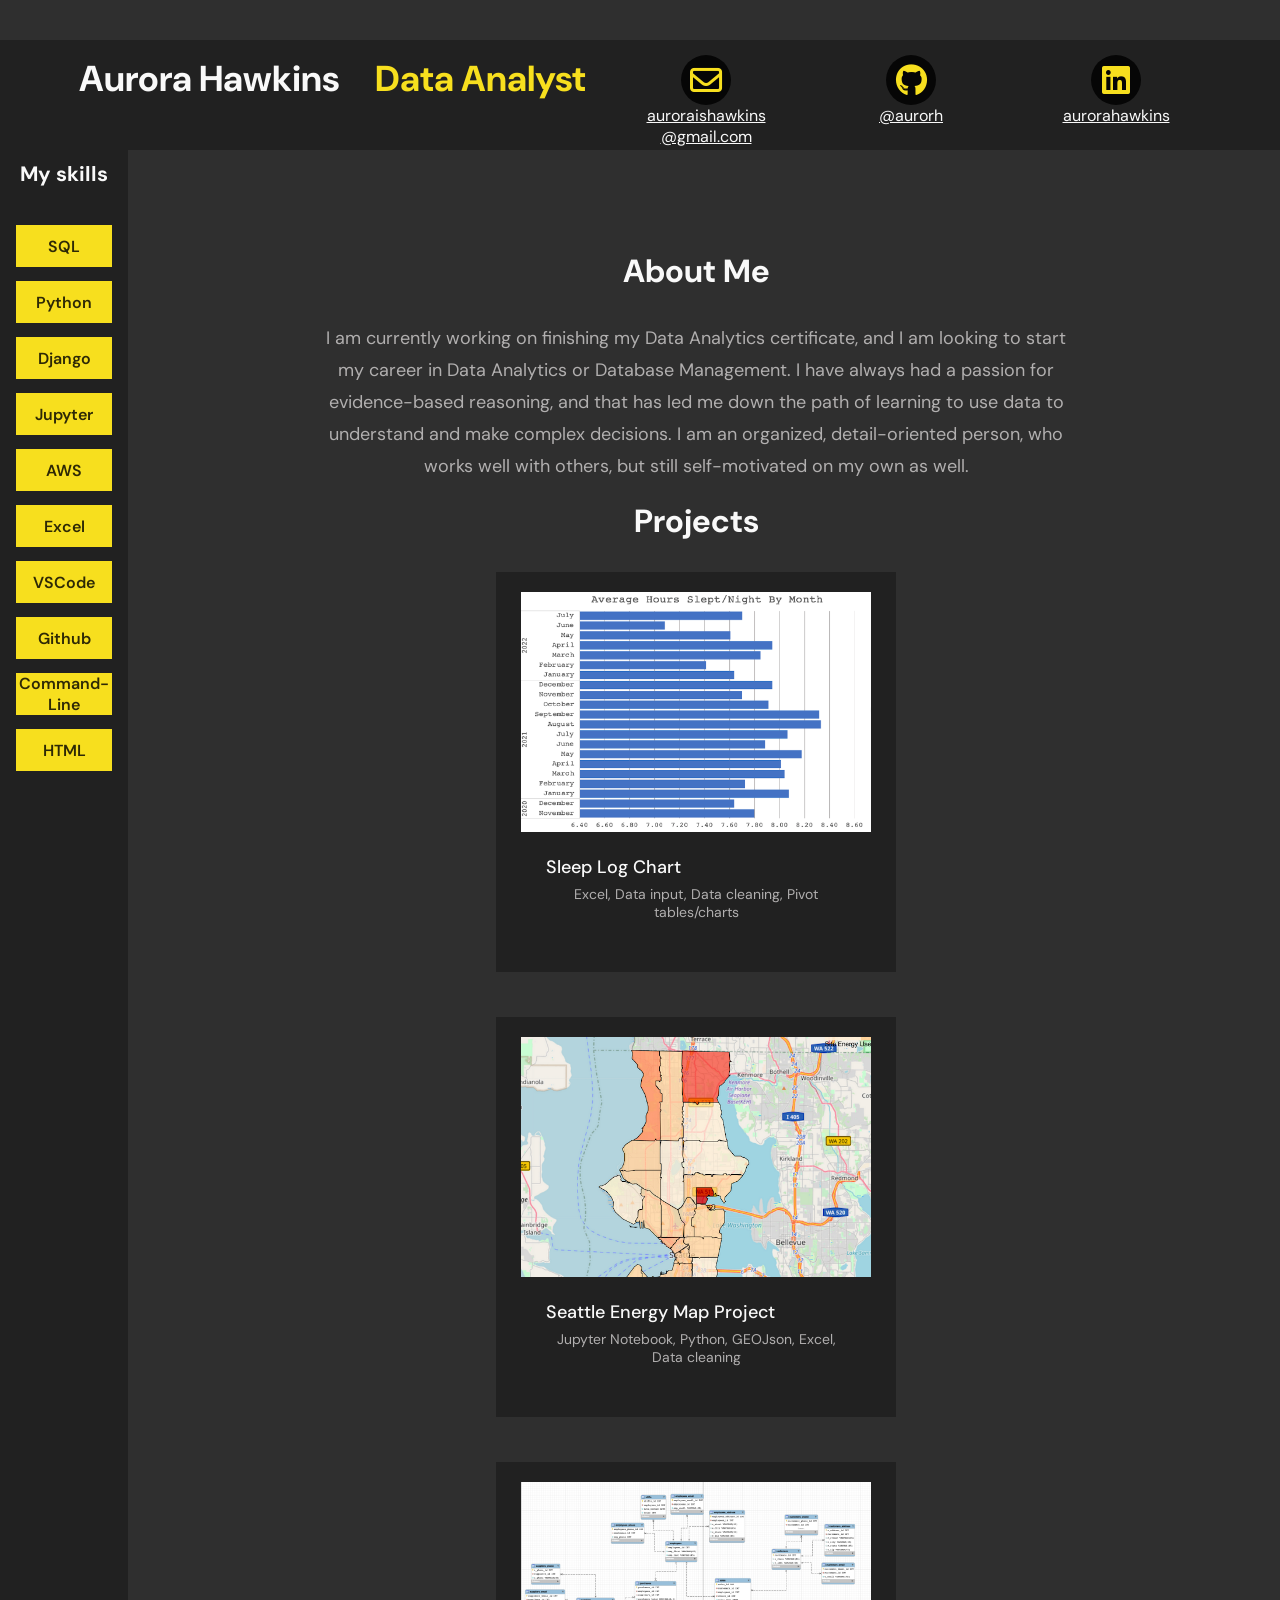
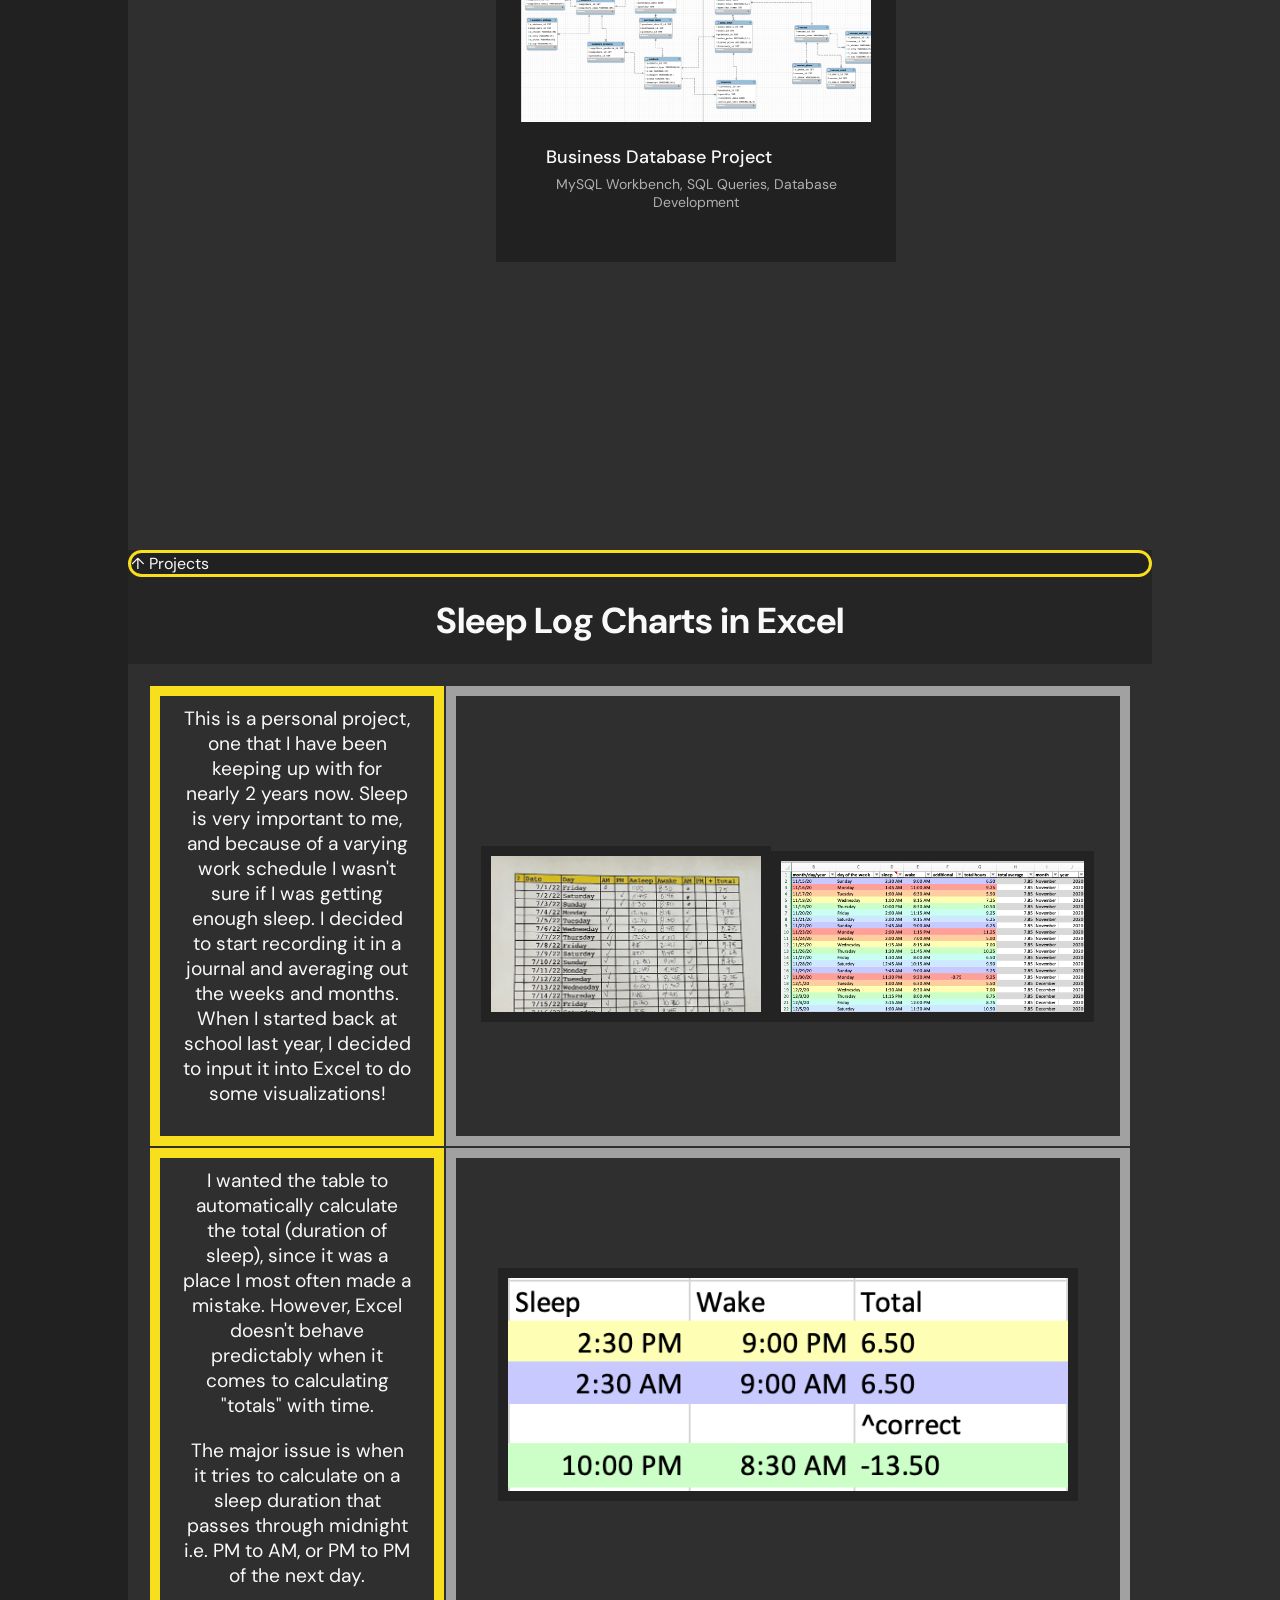
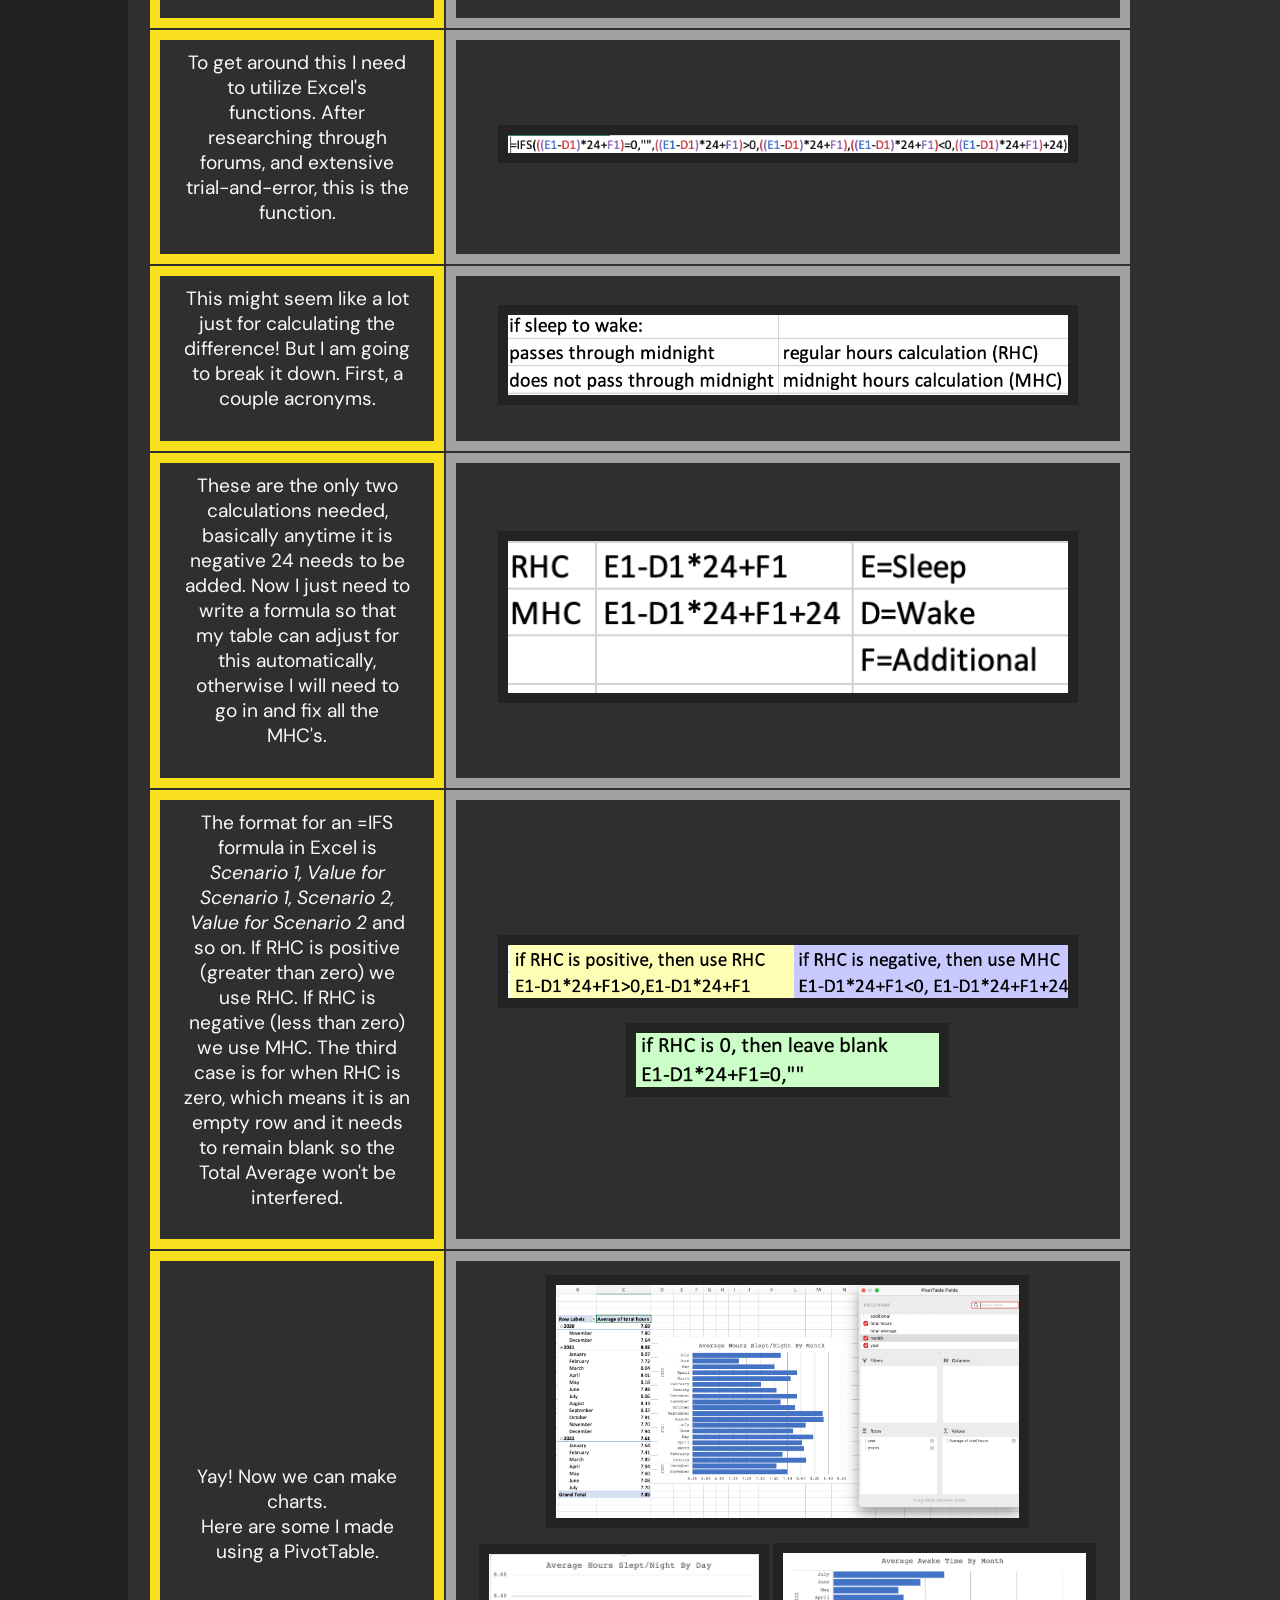
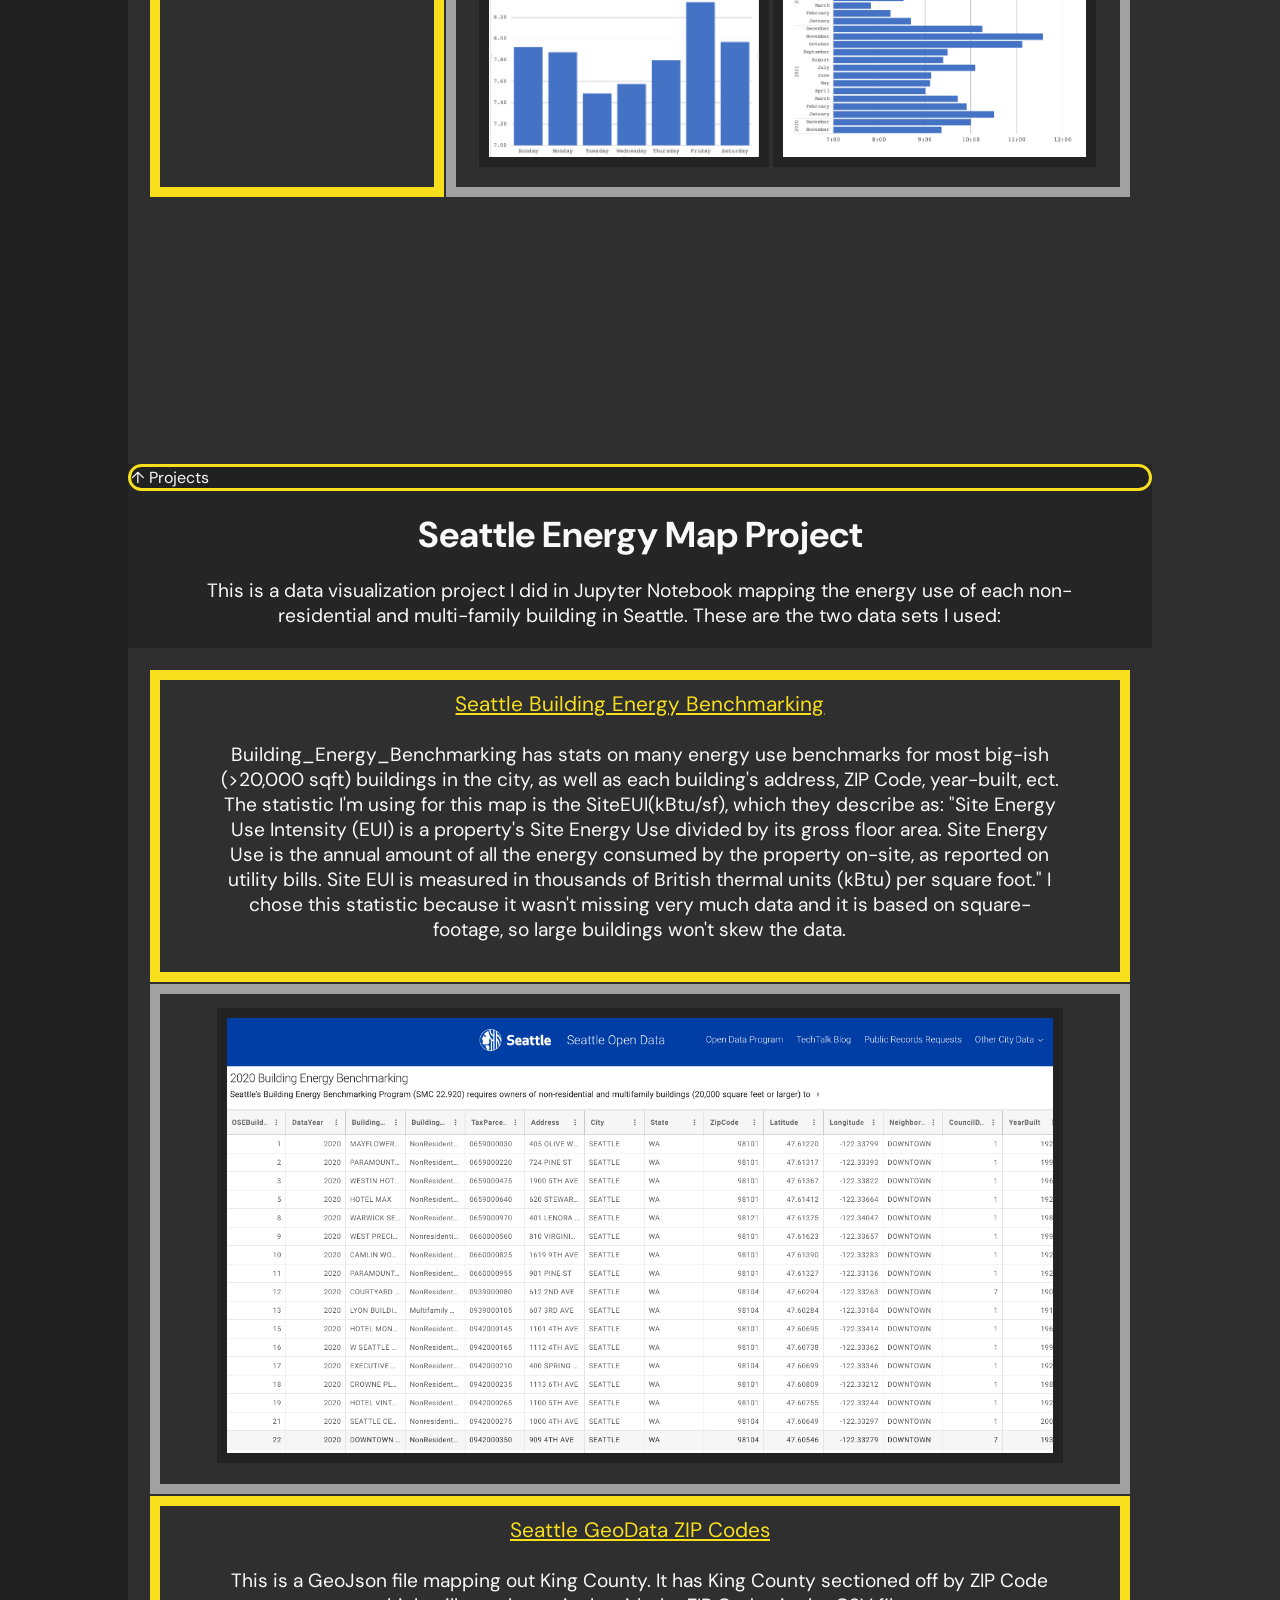
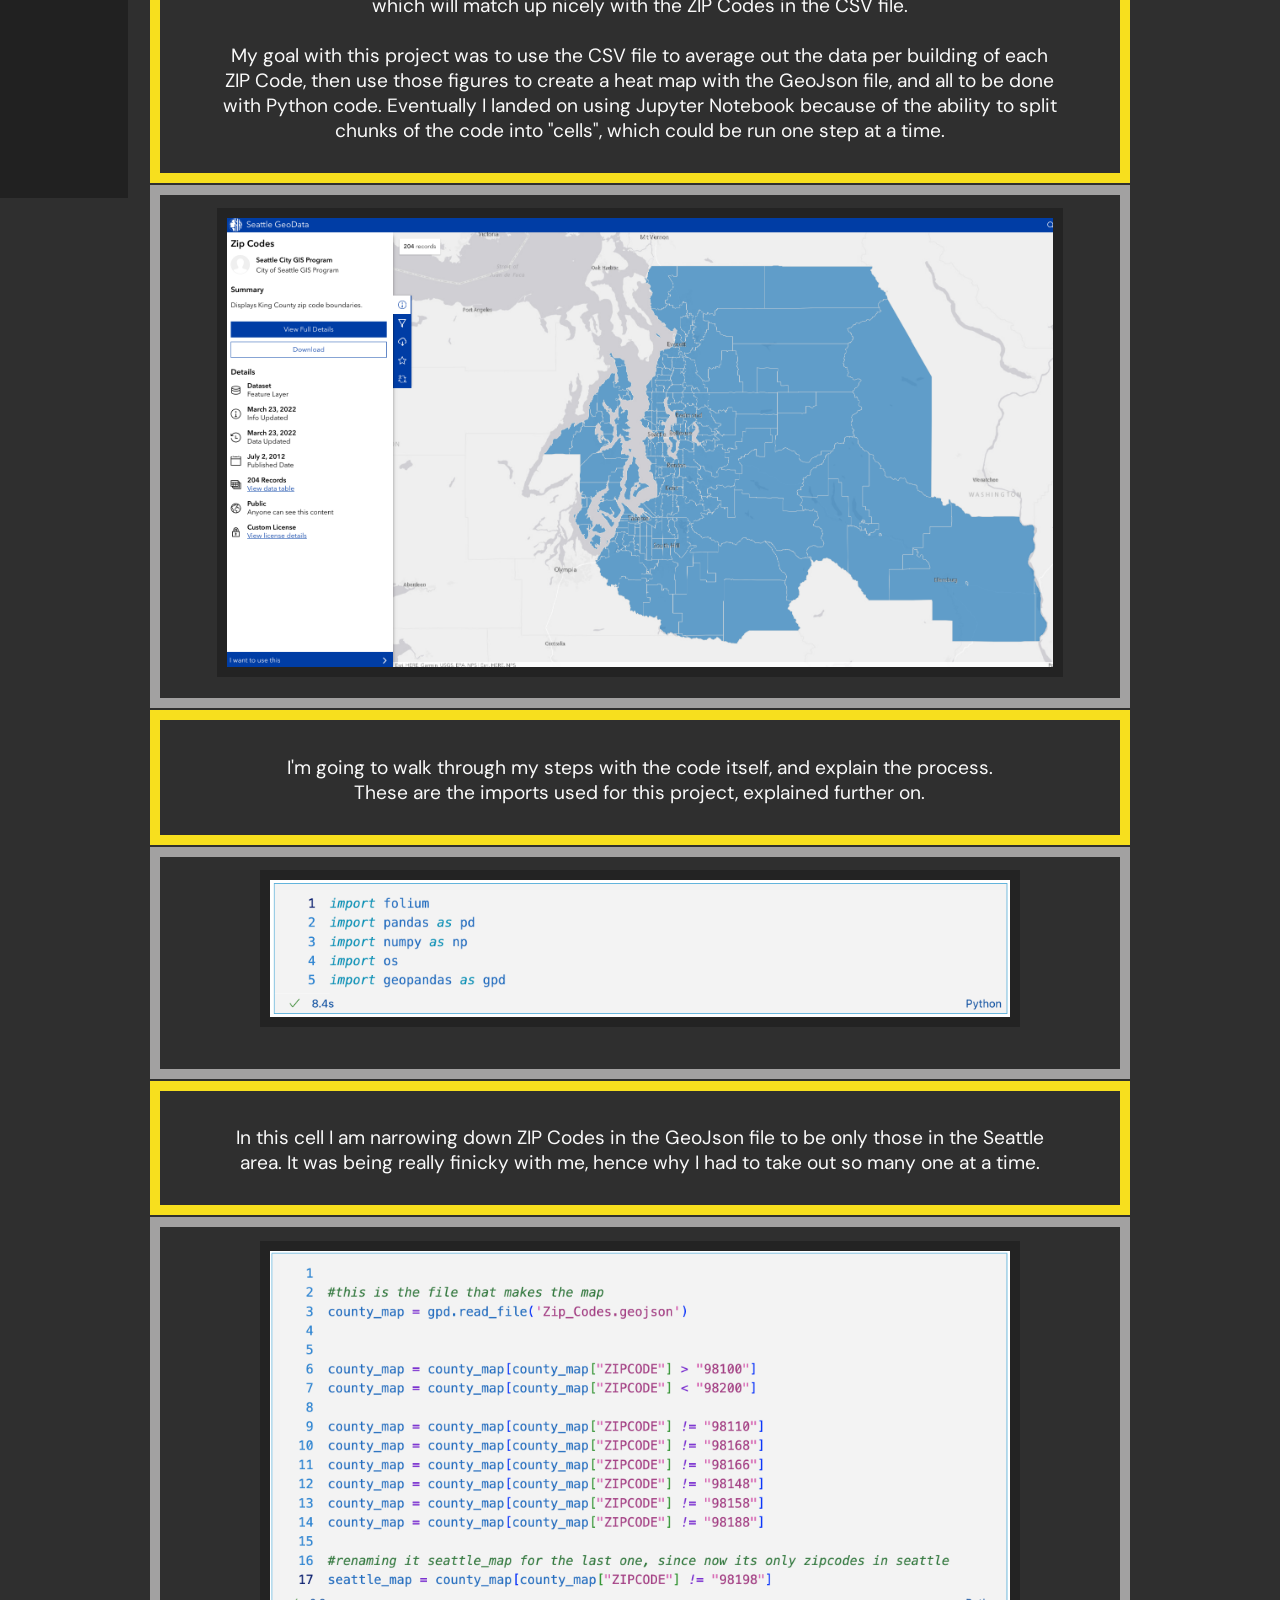
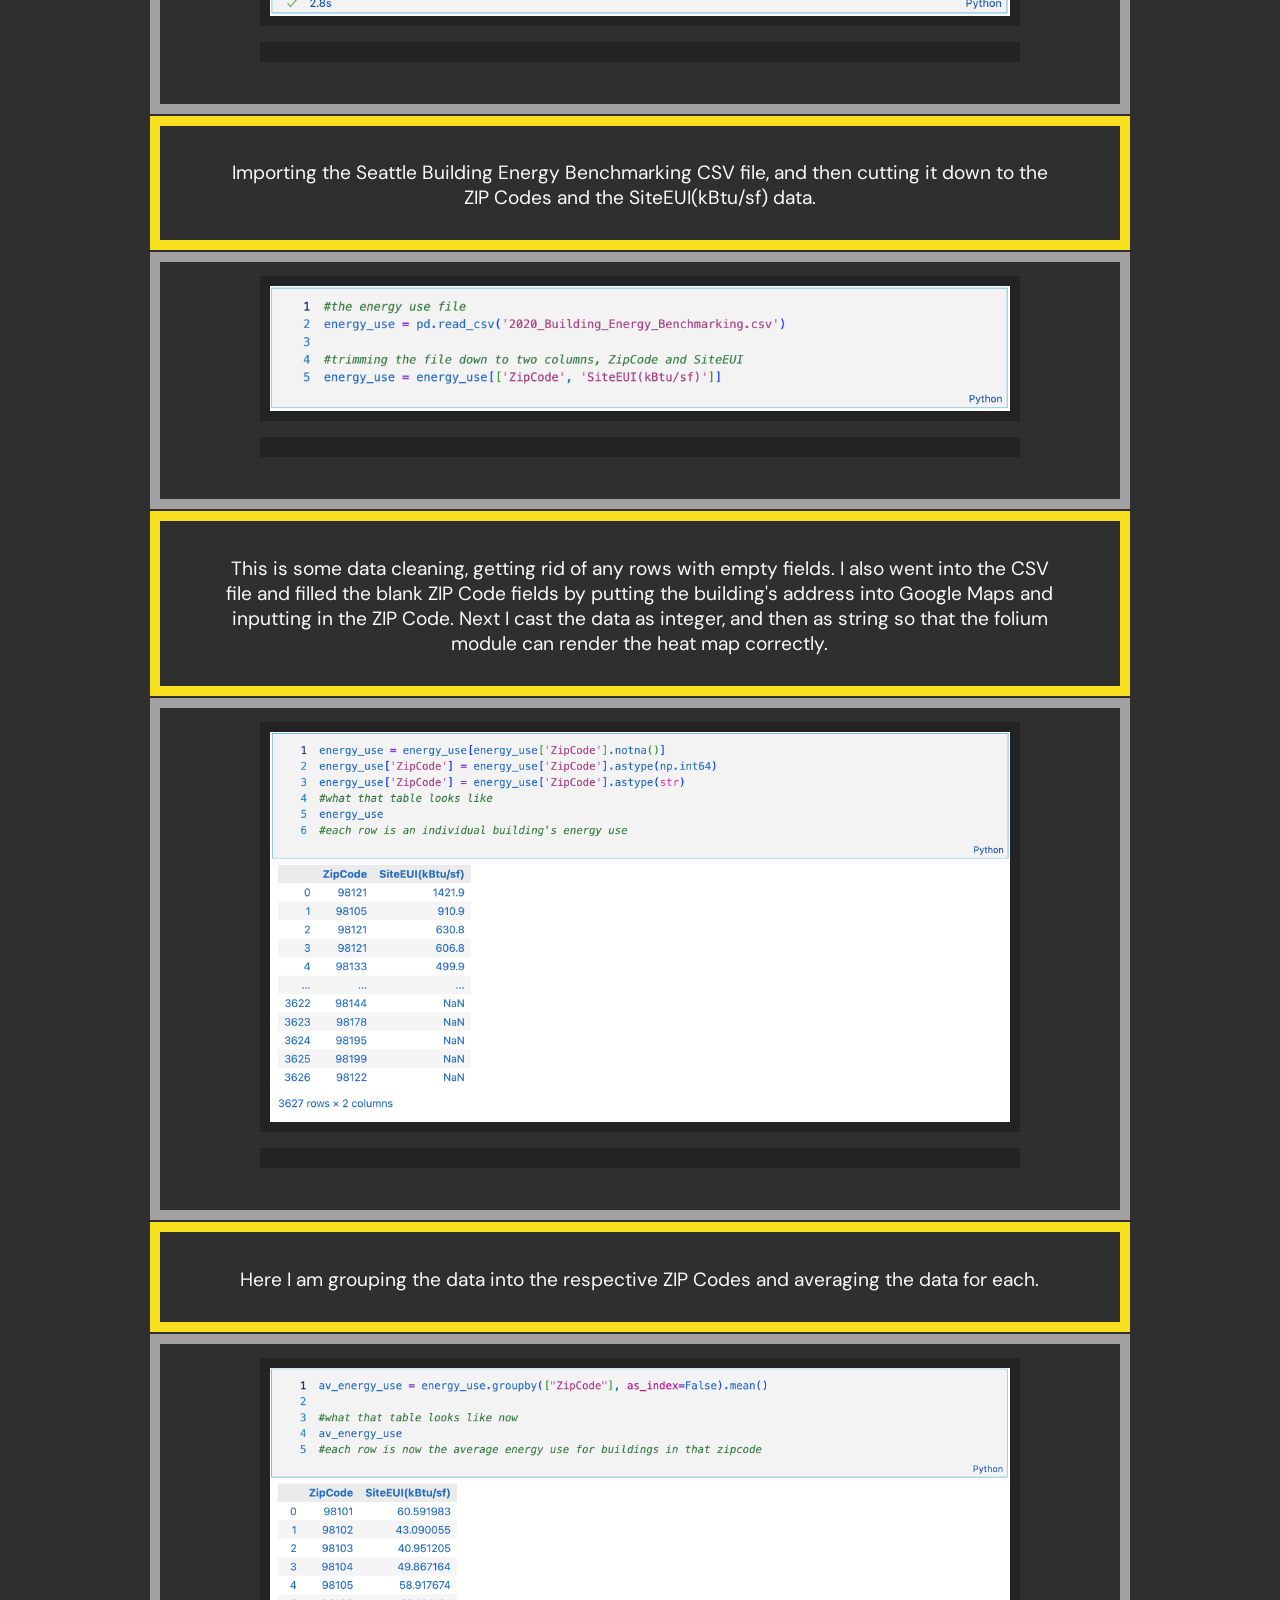
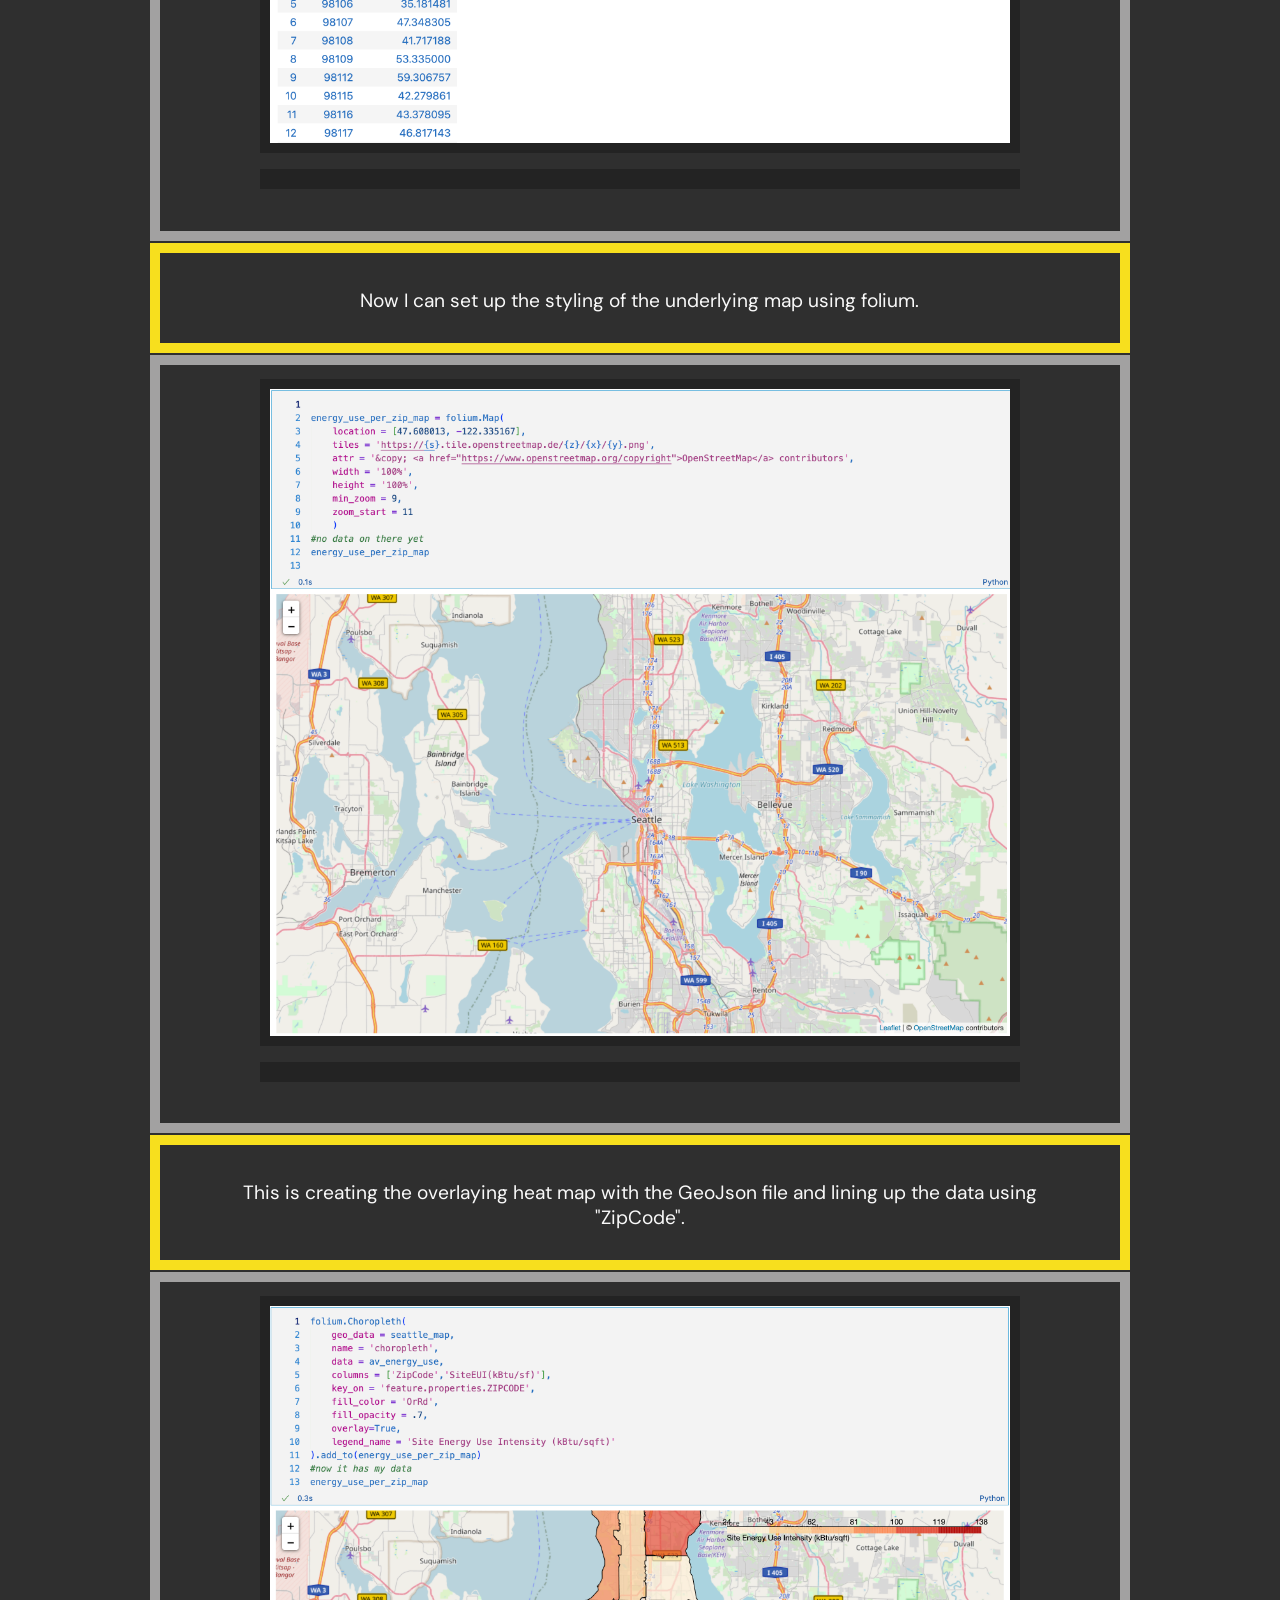
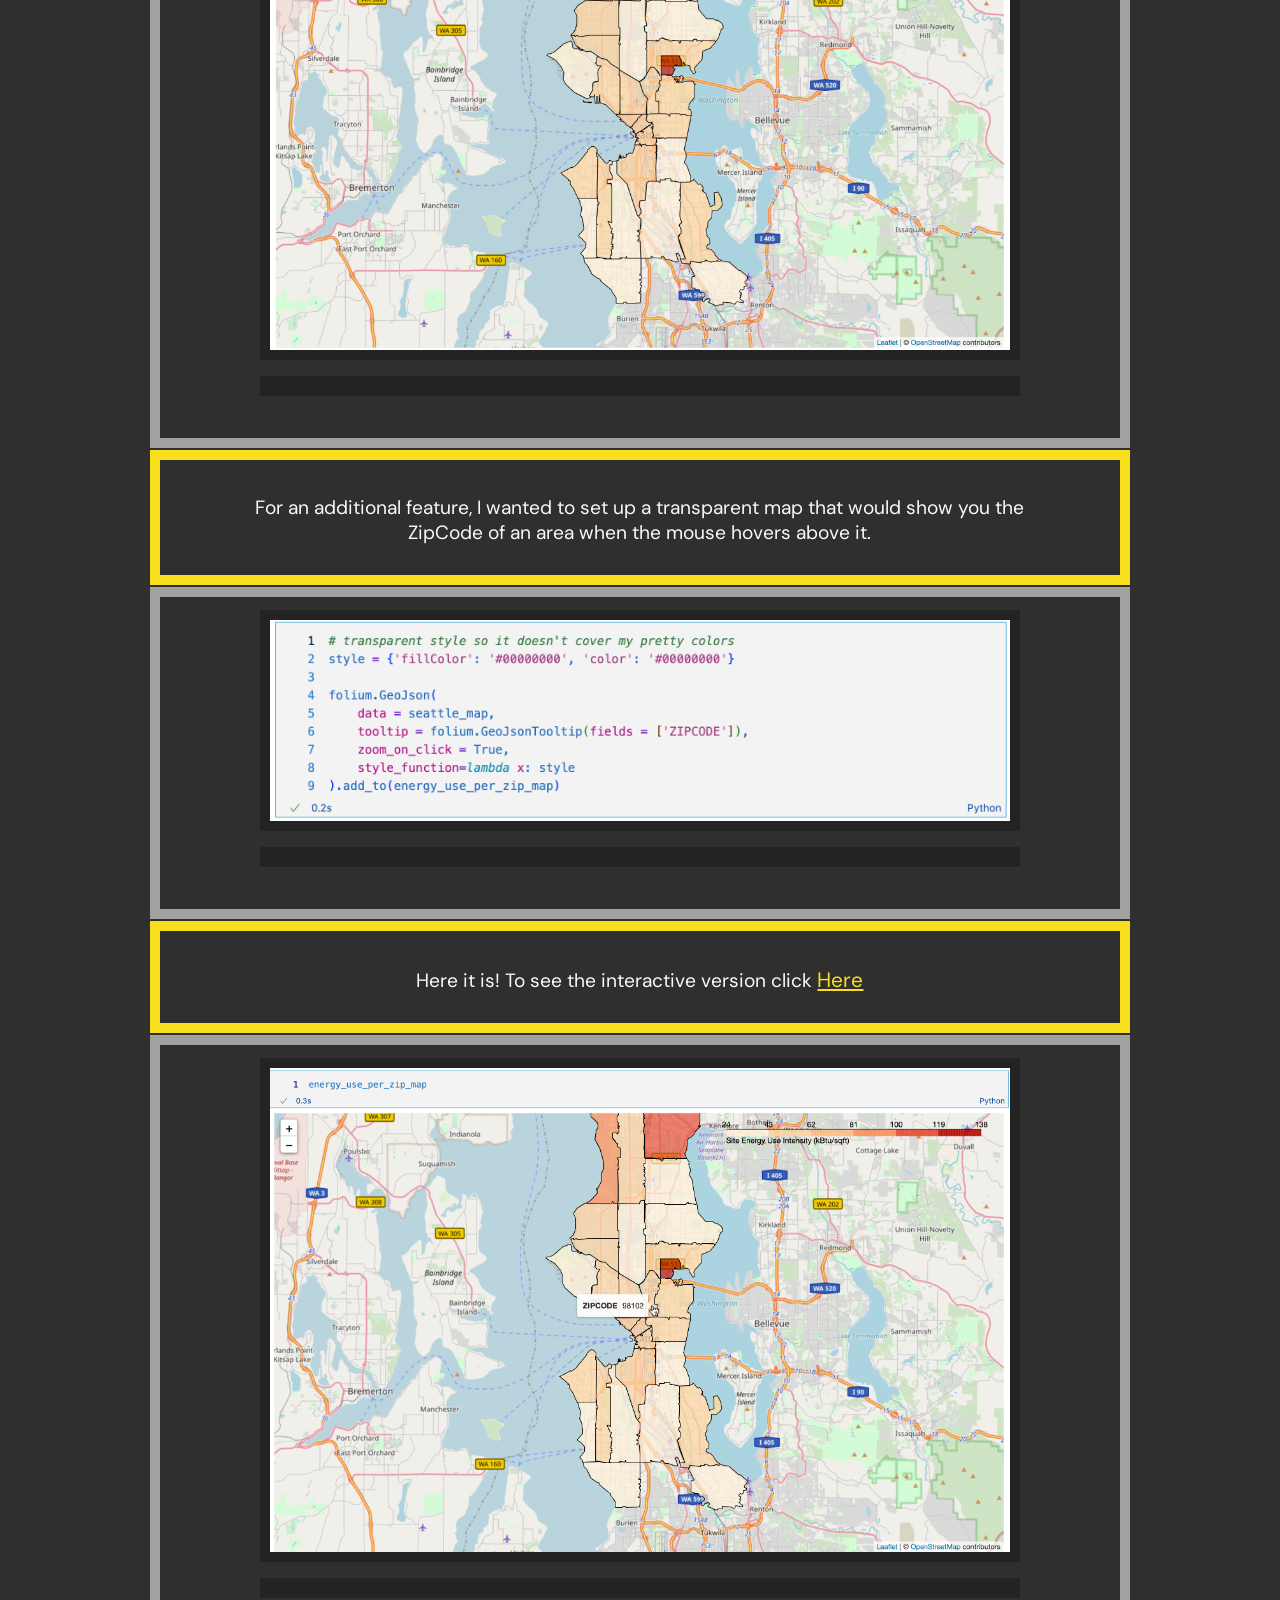
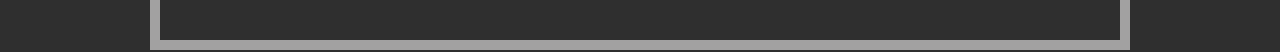
==== index.html @ 926d632d "Update index.html" ====
<!DOCTYPE html>
<html lang="en">

<head>
    <meta charset="UTF-8">
    <meta http-equiv="X-UA-Compatible" content="IE=edge">
    <meta name="viewport" content="width=device-width, initial-scale=1.0">
    <title>Aurora's Portfolio</title>
    <link rel="stylesheet" href="styles.css">
    <link rel="stylesheet" href="https://cdnjs.cloudflare.com/ajax/libs/font-awesome/6.1.2/css/all.min.css" />

</head>



<body>
    <header>
        <section class="contacts">

            <h1>Aurora Hawkins</h1>
            <h2>Data Analyst</h2>

            <div class="contact">
                <div class="icon">
                    <label title="Email"><a href="mailto:auroraishawkins@gmail.com" target="_blank" rel=”noopener”><i
                                class="far fa-envelope"></i></a></label>
                </div>
                <a href="mailto:auroraishawkins@gmail.com" target="_blank" rel=”noopener”></a>
                <span class="description">auroraishawkins<br>@gmail.com</span>
            </div>
            <div class="contact">



                <div class="icon">
                    <label title="Github"><a href="https://github.com/aurorh" target="_blank" rel=”noopener”><i
                                class="fab fa-github"></i></a></label>
                </div>
                <a href="https://github.com/aurorh" target="_blank" rel="noopener"></a>
                <span>@aurorh</span>
            </div>


            <div class="contact">
                <div class="icon">
                    <label title="LinkedIn"><a href="https://www.linkedin.com/in/aurora-hawkins/" target="_blank"
                            rel=”noopener”><i class="fab fa-linkedin"></i></a></label>
                </div>
                <a href="https://www.linkedin.com/in/aurora-hawkins/ " target="_blank" rel=”noopener”></a></span>
                <span>aurorahawkins</span>
            </div>

        </section>

    </header>


    <div>

        <div>
            <section class="about-me">
                
                <h2> About Me</h2>
                <p>I am currently working on finishing my Data Analytics certificate, and I am looking to start
                    my
                    career in
                    Data Analytics or Database Management.
                    I have always had a passion for evidence-based reasoning, and that has led me down the path of
                    learning
                    to
                    use
                    data to understand and make complex decisions.
                    I am an organized, detail-oriented person, who works well with others, but still
                    self-motivated
                    on my
                    own
                    as well.</p>
                </section>
                
                
                <section class="projects" id="projects">
                    <h2>Projects</h2>
                    <div class="cards">
                        <div class="card">
                                <div class="img-project">
                                    <a href="#sleepchart"><img src="sleepchart.png" alt="sleepchart" style="width: 350px"></a>
                                </div>
                                <div class="description-project">
                                    <span class="title-project"><a href="#sleepchart">Sleep Log Chart</a></span>
                                    <span class="tag-project">Excel, Data input, Data cleaning, Pivot tables/charts</span>
                
                                </div>
                            </div>
                            <div class="card">
                                <div class="img-project">
                                    <a href="#map"><img src="map.png" alt="map" style="width: 350px;"></a>
                                </div>
                                <div class="description-project">
                                    <span class="title-project"><a href="#map">Seattle Energy Map Project</a></span>
                                    <span class="tag-project">Jupyter Notebook, Python, GEOJson, Excel, Data cleaning</span>
                                </div>
                            </div>
                            <div class="card">
                                <div class="img-project">
                                    <a href="database"><img src="database.png" alt="database" style="width: 360px"></a>
                                </div>
                                <div class="description-project">
                                    <span class="title-project">Business Database Project</span>
                                    <span class="tag-project">MySQL Workbench, SQL Queries, Database Development</span>
                                </div>
                            </div>
                        </div>
                    </section>

        </div>
        <div class="sidebar">
                
            <h2>My skills</h2><br>
            <div class="btn">
                <button class="cv"><a id="pdf">SQL</a></button>
                <button class="cv"><a id="pdf">Python</a></button>
                <button class="cv"><a id="pdf">Django</a></button>
                <button class="cv"><a id="pdf">Jupyter</a></button>
                <button class="cv"><a id="pdf">AWS</a></button>
                <button class="cv"><a id="pdf">Excel</a></button>
                <button class="cv"><a id="pdf">VSCode</a></button>
                <button class="cv"><a id="pdf">Github</a></button>
                <button class="cv"><a id="pdf">Command-Line</a></button>
                <button class="cv"><a id="pdf">HTML</a></button>
            </div>
        
    </div>
    
</div>

</body> 

<article>
    <div class="goto-top">
        <a href="#projects">&uarr; Projects</a>
    </div>
    <h1 id="sleepchart">Sleep Log Charts in Excel</h1>

    <table>
        <tr>
            <td>
                <p> This is a personal project, one that I have been keeping up with for nearly 2 years now.
                    Sleep is very important to me, and because of a varying work schedule I wasn't sure if I was getting
                    enough sleep.
                    I decided to start recording it in a journal and averaging out the weeks and months.
                    When I started back at school last year, I decided to input it into Excel to do some visualizations!
                </p>
            </td>
            <th>
                <br> <br>
                <img src="log.png" style="width: 45%;"><img src="spreadsheet.png" alt="spreadsheet" style="width: 50%;">
            </th>
        </tr>
        <tr>
            <td>
                <p>I wanted the table to automatically calculate the total (duration of sleep), since it was a place I
                    most
                    often made a mistake.
                    However, Excel doesn't behave predictably when it comes to calculating "totals" with time. </p>
                <p> The major issue is when it tries to calculate on a sleep duration that passes through midnight i.e.
                    PM to AM, or PM to PM of the next day. </p>
            </td>
            <th>
                <img src="ampm.png" alt="ampm">
            </th>
        </tr>
        <tr>
            <td>
                <p> To get around this I need to utilize Excel's functions.
                    After researching through forums, and extensive trial-and-error, this is the function. </p>
            </td>
            <th>
                <img src="thefunction.png" alt="thefunction">
            </th>
        </tr>
        <tr>
            <td>
                <p>This might seem like a lot just for calculating the difference! But I am going to break it down.
                    First, a couple acronyms.</p>
            </td>
            <th>
                <img src="midnight.png" alt="midnight">
            </th>
        </tr>
        <tr>
            <td>
                <p>These are the only two calculations needed, basically anytime it is negative 24 needs to be added.
                    Now I just need to write a formula so that my table can adjust for this automatically, otherwise I
                    will need to go in and fix all the MHC's.
                </p>
            </td>

            <th>
                <img src="simpleform.png" alt="simpleform">
            </th>
        </tr>
        </tr>
        <tr>
            <td>
                <p>The format for an =IFS formula in Excel is <i>Scenario 1, Value for Scenario 1, Scenario 2, Value for
                        Scenario 2</i> and so on.
                    If RHC is positive (greater than zero) we use RHC. If RHC is negative (less than zero) we use MHC.
                    The third case is for when RHC is zero, which means it is an empty row and it needs to remain blank
                    so the Total Average won't be interfered.
                </p>
            </td>

            <th>
                <img src="posneg.png" alt="posneg"><img src="zero.png" alt="zero" style="width: 50%;">
            </th>
        </tr>
        <tr>
            <td>
                <p>Yay! Now we can make charts.
                    <br> Here are some I made using a PivotTable.
                </p>
            </td>

            <th>
                <img src="pivottable.png" alt="pivottable" style="width: 75%">
                <img src="daysoftheweek.png" alt="daysoftheweek" style="width: 45%">
                <img src="waketime.png" alt="waketime" style="width: 50%">
            </th>
        </tr>

    </table>

</article>

    </a>
</div>
<article>
    <div class="goto-top">
        <a href="#projects">&uarr; Projects</a>
    </div>
    </div>
        <h1 id="map">Seattle Energy Map Project</h1>

    <table>
        <tr>
            <p>
                This is a data visualization project I did in Jupyter Notebook mapping the energy use of each
                non-residential and multi-family building in Seattle.
                These are the two data sets I used: <br>
            </p>
            <td colspan="2">
                <p>
                    <a href="https://data-seattlecitygis.opendata.arcgis.com/datasets/SeattleCityGIS::zip-codes/about"
                        target="_blank" rel=”noopener”>Seattle Building Energy Benchmarking</a> <br> <br>
                    Building_Energy_Benchmarking has stats on many energy use benchmarks for most big-ish (>20,000 sqft)
                    buildings in the city, as well as each building's address, ZIP Code, year-built, ect.
                    The statistic I'm using for this map is the SiteEUI(kBtu/sf), which they describe as:
                    "Site Energy Use Intensity (EUI) is a property's Site Energy Use divided by its gross floor area.
                    Site Energy Use is the annual amount of all the energy consumed by the property on-site, as reported
                    on utility bills.
                    Site EUI is measured in thousands of British thermal units (kBtu) per square foot."
                    I chose this statistic because it wasn't missing very much data and it is based on square-footage,
                    so large buildings won't skew the data.
                </p>
            </td>
        </tr>
        <tr>
            <th colspan="2">
                <img src="govdata.png" alt="govdata">
            </th>
        </tr>
        <tr>
            <td colspan="2">
                <p>
                    <a href="https://data-seattlecitygis.opendata.arcgis.com/datasets/SeattleCityGIS::zip-codes/about"
                        target="_blank" rel=”noopener”>Seattle GeoData ZIP Codes</a><br> <br>
                    This is a GeoJson file mapping out King County. It has King County sectioned off by ZIP Code which
                    will match up nicely with the ZIP Codes in the CSV file. <br> <br>
                    My goal with this project was to use the CSV file to average out the data per building of each ZIP
                    Code, then use those figures to create a heat map with the GeoJson file, and all to be done with
                    Python code.
                    Eventually I landed on using Jupyter Notebook because of the ability to split chunks of the code
                    into "cells", which could be run one step at a time.
                </p>
            </td>
        </tr>
        <tr>
            <th colspan="2">
                <img src="geogov.png" alt="geogov">
            </th>
        </tr>
        <tr>
            <td colspan="2">
                <p><br>
                    I'm going to walk through my steps with the code itself, and explain the process. <br>
                    These are the imports used for this project, explained further on.
                </p>
            </td>
        </tr>
        <tr>
            <th colspan="2">
                <p>
                    <img src="imports.png" alt="imports"></img>
                </p>
            </th>
        </tr>
        <tr>
            <td colspan="2">
                <p><br>
                    In this cell I am narrowing down ZIP Codes in the GeoJson file to be only those in the Seattle area.
                    It was being really finicky with me, hence why I had to take out so many one at a time.
                </p>
            </td>
        </tr>
        <tr>
            <th>
                <p>
                    <img src="cell2.png" alt="cell2"><img>
                </p>
            </th>
        </tr>
        <tr>
            <td colspan="2">
                <p><br>
                    Importing the Seattle Building Energy Benchmarking CSV file, and then cutting it down to the ZIP
                    Codes and the SiteEUI(kBtu/sf) data.
                </p>
            </td>
        </tr>
        <tr>
            <th>
                <p>
                    <img src="cell3.png" alt="cell3"><img>
                </p>
            </th>
        </tr>
        <tr>
            <td colspan="2">
                <p><br>
                    This is some data cleaning, getting rid of any rows with empty fields.
                    I also went into the CSV file and filled the blank ZIP Code fields by putting the building's address
                    into Google Maps and inputting in the ZIP Code.
                    Next I cast the data as integer, and then as string so that the folium module can render the heat
                    map correctly.
                </p>
            </td>
        </tr>
        <tr>
            <th>
                <p>
                    <img src="cell4.png" alt="cell4"><img>
                </p>
            </th>
        </tr>
        <tr>
            <td colspan="2">
                <p><br>
                    Here I am grouping the data into the respective ZIP Codes and averaging the data for each.
                </p>
            </td>
        </tr>
        <tr>
            <th>
                <p>
                    <img src="cell5.png" alt="cell5"><img>
                </p>
            </th>
        </tr>

        <tr>
            <td colspan="2">
                <p><br>
                    Now I can set up the styling of the underlying map using folium.
                </p>
            </td>
        </tr>
        <tr>
            <th>
                <p>
                    <img src="cell6.png" alt="cell6"><img>
                </p>
            </th>
        </tr>
        <tr>
            <td colspan="2">
                <p><br>
                    This is creating the overlaying heat map with the GeoJson file and lining up the data using
                    "ZipCode".
                </p>
            </td>
        </tr>
        <tr>
            <th>
                <p>
                    <img src="cell7.png" alt="cell7"><img>
                </p>
            </th>
        </tr>
        <tr>
            <td colspan="2">
                <p><br>
                    For an additional feature, I wanted to set up a transparent map that would show you the ZipCode of
                    an area when the mouse hovers above it.
                </p>
            </td>
        </tr>
        <tr>
            <th>
                <p>
                    <img src="cell8.png" alt="cell8"><img>
                </p>
            </th>
        </tr>
        <tr>
            <td colspan="2">
                <p><br>
                    Here it is! To see the interactive version click <a
                        href="https://nbviewer.org/github/aurorh/SeattleBuildingEnergyUse/blob/main/mapfinl.ipynb"
                        target="_blank" rel=”noopener”>Here</a>
                </p>
            </td>
        </tr>
        <tr>
            <th>
                <p>
                    <img src="cell9.png" alt="cell9"><img>
                </p>
            </th>
        </tr>
    </table>
</article>
</html>
---- styles.css ----
@import url('https://fonts.googleapis.com/css2?family=DM+Sans:wght@400;500;700&display=swap');


:root {
    --white: #f9f9f9;
    --dark: rgba(0, 0, 0, 0.814);
    --green-light: #00df5e;
    --yellow: #f7df1e;
    --gray: #b1afaf;
    --gray-100: 
    --gray-200: #333333;
    --gray-400: #212121;
    --gray-400-rgb: 33, 33, 33;
    --gray-0:rgb(162, 161, 161);
    --alpha: 0.8;
}

* {
    padding: 0;
    margin: 0;
    box-sizing: border-box;
}


ul {
    list-style-type: none;
}

a {
    text-decoration: none;
    color: var(--white);
}


body {
    background-color: var(--dark);
    color: var(--white);
    font-size: 16px;
    font-family: 'DM Sans', sans-serif;
    display: flex;
    align-items: center;
    flex-direction: column;
    position: relative;
}


div.container {
    width: 80%;
}

header {
    display: flex;
    justify-self: center;
    width: 100%;
    height: 110px;
    margin-top: 40px;
    top: 0;

    position: relative;
    background-color:var(--gray-400);
    border: solid var(--gray-400) 15px;


}

header .content {
    width: 80%;
    height: 100%;
    display: flex;
    justify-content: space-between;
    align-items: center;


}

header .content span.logo {
    font-size: 26px;
    font-weight: 700;
    margin-left: 10%;


}

header .content ul {
    display: flex;
    justify-content: space-between;
    gap: 60px;
    font-size: 20px;

}

header .content ul li {
    cursor: pointer;
}
header.content div.contact div.icon {
    width: 50px;
    height: 50px;
    display: flex;
    justify-content: center;
    align-items: center;
    border-radius: 25px;




}
header section.contacts{
    width: 100%;
    height: 100%;
    display: flex;

    justify-content: center;

    gap: 35px;


}

header section.contacts div.contact{
    display: flex;
    flex-direction: column;
    align-items: center;
    width: 170px;
    height: 100px;


}    


header section.contacts div.contact div.icon{
    width: 50px;
    height: 50px;
    display: flex;
    justify-content: center;
    align-items: center;
    background-color: var(--dark);
    border-radius: 25px;

    

}

header section.contacts div.contact div.icon i{
    font-size: 32px;
    color: var(--yellow);

}



header section.contacts h1{
    font-size: 36px;
    font-weight: 700;
    text-align: left;





}
header section.contacts h2{
    font-size: 36px;
    font-weight: 700;
    color: var(--yellow);

}

header section.contacts div.contact span{
    text-decoration:underline;
    text-align:center;

}


main {
    display: flex;
    justify-content: space-between;
    margin-bottom: 69px;
    
}

main .left {
    width: 600px;
}

main .left h1 {
    font-size: 2.25rem;
    font-weight: 700;
    text-align: left;
}

main .left h2 {
    font-size: 25px;
    font-weight: 500;
    color: var(--gray);
    margin-top: 18px;
    margin-bottom: 20px;
    margin-left: 25px;
    text-align: left;
}

div.sidebar {
width:10%;
text-align:center;

margin-top:0;
margin-bottom: 20px;
position:absolute;
height: 100%;
background-color:var(--gray-400);
left:0;
}
div.sidebar h2{
    margin:10px;
    font-size: 1.3rem;
}

button {
    font-family: 'DM Sans', sans-serif;
    font-size:1rem;
    font-weight: 600;

}

.btn .cv {
    width: 75%;
    height: 42px;
    color: var(--dark);
    background-color: var(--yellow);
    border: 0;
    margin:7px;
    padding: 12px, 25px;

    
}

#pdf {
    color: var(--dark);
}

main .btn .contact {
    width: 160px;
    height: 42px;
    color: var(--white);
    background-color: var(--dark);
    border: 1px solid var(--gray-200);
    padding: 12px, 16px;
}

main .right img {
    max-width: 350px;
}

section.about-me {
    position: absolute;
    width: 60%;
    right: 200px;
    text-align:center;
    background-color: var(--gray-100); 
    margin-bottom: 200px;
    margin-top: 100px;
}

section.about-me h2 {
    font-size: 2rem;
    font-weight: 700;
    color: var(--white);
    margin-bottom: 30px;
    text-align:center;
    width:100%;
}

section.about-me p {

    font-size: 1.125rem;
    font-weight: 400;
    color: var(--gray);
    line-height: 32px;
    text-align: center;
    margin: 10px;

}







section.projects {
    width:60%;
    position: absolute;
    text-align:center;
    right:200px;
    align-items: center;
    margin-bottom: 100px;
    top: 500px;
    

}

section.projects h2 {
    font-size: 2rem;
    font-weight: 700;
    color: var(--white);
    margin-bottom: 30px;
    text-align:center;
    width:100%;
}

section.projects h1 {
    font-size: 2.25rem;
    font-weight: 700;
    color: var(--white);
    margin-bottom: 30px;
}

div.cards {
    display: flex;
    justify-content: center;
    flex-wrap: wrap;
    gap: 45px;

}

div.card {
    width: 400px;
    height: 400px;
    display: flex;
    flex-direction: column;
    align-items: center;
    background-color: var(--gray-400);
    border: 1px solid var(--gray-200);
    padding: 20px, 25px;
}

div.cards div.card div.img-project {
    margin-top: 20px;
    width: 350px;
    height: 240px;
    overflow: hidden;
    background-color: var(--dark);
    margin-bottom: 23px;
    border: 1px solid var(--gray-200);
}

div.cards div.card div.description-project {
    width: 300px;
    display: flex;
    flex-direction: column;
    align-items: flex-start;
}

div.cards div.card div.description-project span.title-project {
    font-size: 18px;
    font-weight: 500;
    margin-bottom: 6px;
}

div.cards div.card span.tag-project {
    font-size: 14px;
    font-weight: 400;
    color: var(--gray);
}





section.skills {
    display: flex;
    flex-direction: column;
    align-items: center;
    margin-bottom: 0px;
}

section.skills h2 {
    font-size: 2rem;
    font-weight: 700;
    color: var(--white);
    margin-bottom: 25px;

}

section.skills div.cards-skills {
    display: flex;
    justify-content: center;
    flex-wrap: wrap;
    gap: 51px;
}

section.skills div.cards-skills div.card-skill {
    width: 150px;
    height: 150px;
    background-color: var(--gray-400);
    border: 1px solid var(--gray-200);
    display: flex;
    justify-content: center;
    align-items: center;
}

section.skills div.cards-skills div.card-skill i {
    font-size: 5rem;
    color: var(--yellow);
}

section.margin {
    height: 200px;
    width: 100%;
    display: flex;
    align-items: center;
    flex-direction: column;

}

footer {
    width: 100%;
    height: 60px;
    display: flex;
    justify-self: center;
    align-items: center;
    background-color: var(--gray-400);

}

footer span {
    font-size: 16px;
    font-weight: 700;
    color: var(--white);
    margin-left: 45%;
}

footer span a {
    color: var(--yellow);
}

.card-serve i {
    color: var(--gray);
}

div.goto-top {
    display: flex;
    justify-self: center;
    align-items: center;
    position: relative;
    border: var(--yellow) solid;
    border-radius: 25px;
    background-color: var(--gray-400);



}

div.goto-top p {
    font-size: 32px;
    color: var(--yellow);
    margin: 10px;



}

.target::before {
    content: '';
    display: block;
    height: 60px;
    /* fixed header height*/
}

@media screen and (max-width: 900px) {
    header {
        margin-bottom: 30px;
    }

    header .content ul {
        display: none;
    }

    main {
        flex-direction: column;
        align-items: center;
        margin-bottom: 30px;
    }

    main .left {
        display: flex;
        flex-direction: column;
        align-items: center;
    }

    main .right {
        display: flex;
        align-items: center;
        flex-direction: column;
    }

    main .right img {
        max-width: 70%;
    }

    main .left h1 {
        font-size: 1.5rem;
        font-weight: 700;
    }

    main .left h2 {
        font-size: 1rem;
        font-weight: 700;
    }

    section.about-me {
        margin-bottom: 30px;
    }

    section.contacts {
        gap: 0px;
        margin-bottom: 30px;
    }

    section.projects {
        margin-bottom: 30px;
    }

    section.skills {
        margin-bottom: 30px;
    }

    .target::before {
        content: '';
        display: block;
        height: 0px;
        /* fixed header height*/
    }

    section.skills div.cards-skills {
        gap: 25px;
    }

    section.skills div.cards-skills div.card-skill {
        width: 85px;
        height: 75px;
    }

    section.skills div.cards-skills div.card-skill i {
        font-size: 3rem;
    }

}

article {
    width: 80%;
    background-color: rgb(37, 37, 37);
    position: relative;
    margin-bottom:1000px;
    margin-top: 2000px;
    text-align:center;


}

article h1 {
    font-size: 2.25rem;
    font-weight: 700;
    text-align: center;
    margin-bottom: 20px;
    margin-top: 20px;
}
article p {
    margin-bottom: 20px;
    font-size: 1.2rem;
    width: 90%;
    margin-left: 5%; 

}


article img{
    border: 10px solid rgb(35, 35, 35);
    width: 90%;
    margin-top: 10px;
    position: relative;
    bottom: 6px;
}

article h3 {
    font-size: 1.2rem;
    font-weight: 400;
    background-color: rgb(36, 36, 36);
    width: 90%;
}
table {
margin:2%;
text-align:center;
align-items: center;
position:absolute;


}

article p a {
    color:var(--yellow);
    font-size:1.3rem;
    text-decoration: underline;

}

td{
    border: 10px solid var(--yellow);
    padding: 1%;
    text-align: center;
    width: 30%;
    
  }

  th{
    width: 70%;
     border: 10px solid var(--gray-0);
    padding: 1%;
     }


.column {
    float: left;
    padding: 10px;

  }
  
  /* Left and right column */
  .column.side {
    width: 70%;
    border: 10px solid rgba(128, 128, 128, 0.607);
    }
  
  /* Middle column */
  .column.middle {
    width: 30%;
    border: 10px solid var(--yellow);

  }
  
th.one{
    width:100%;
}

td.one{
    width:100%;
}
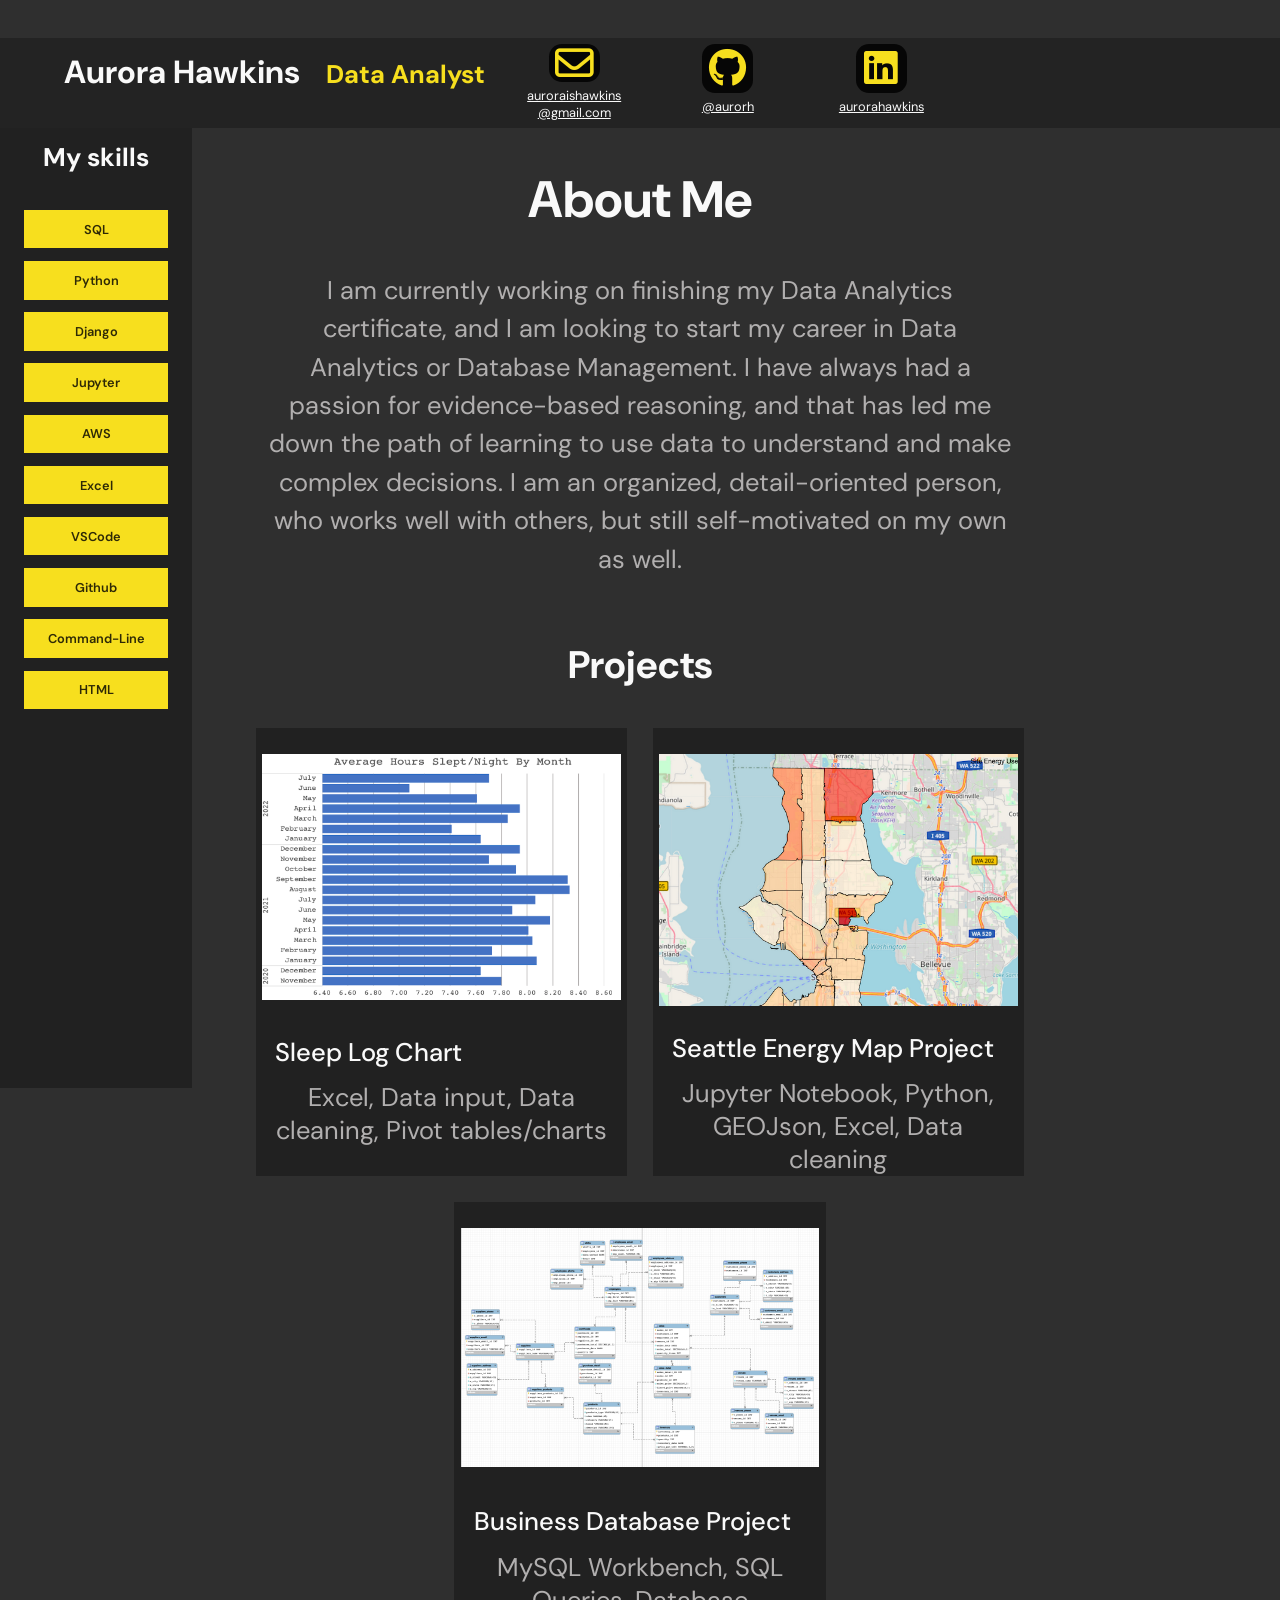
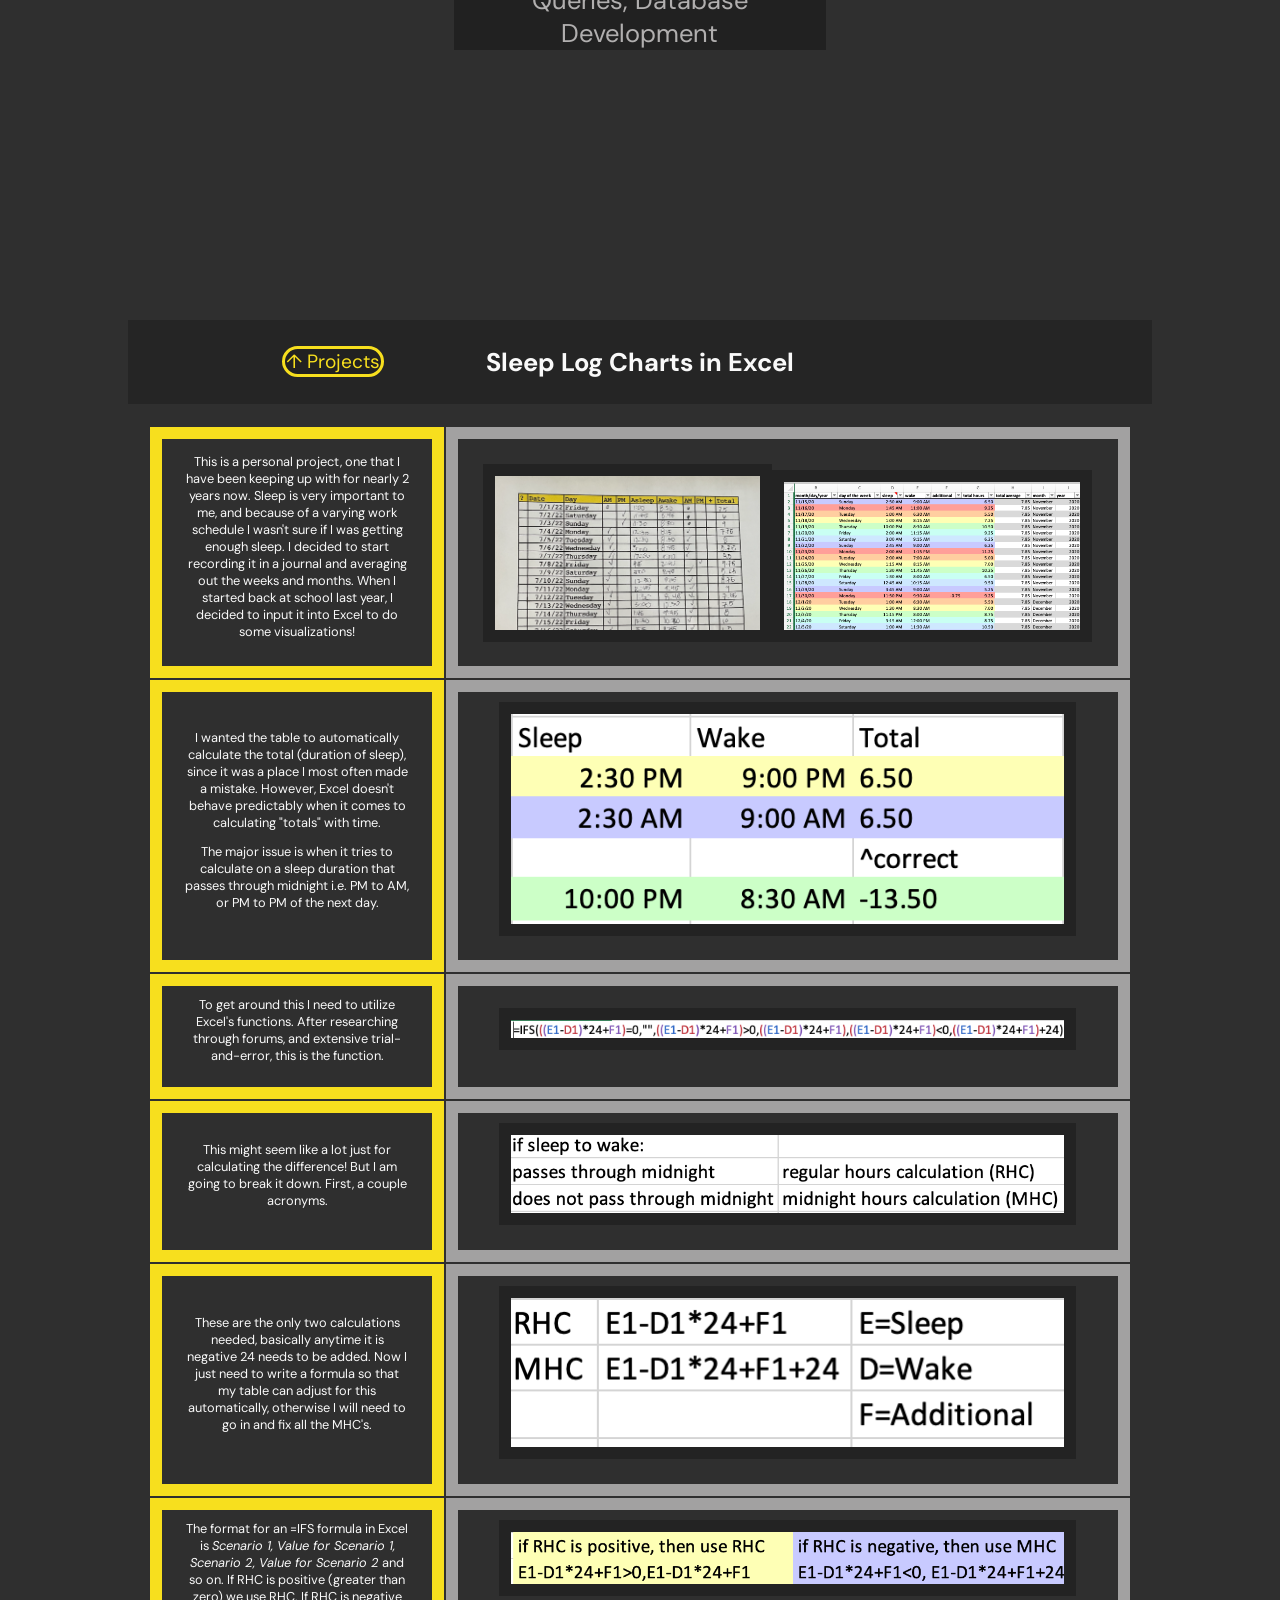
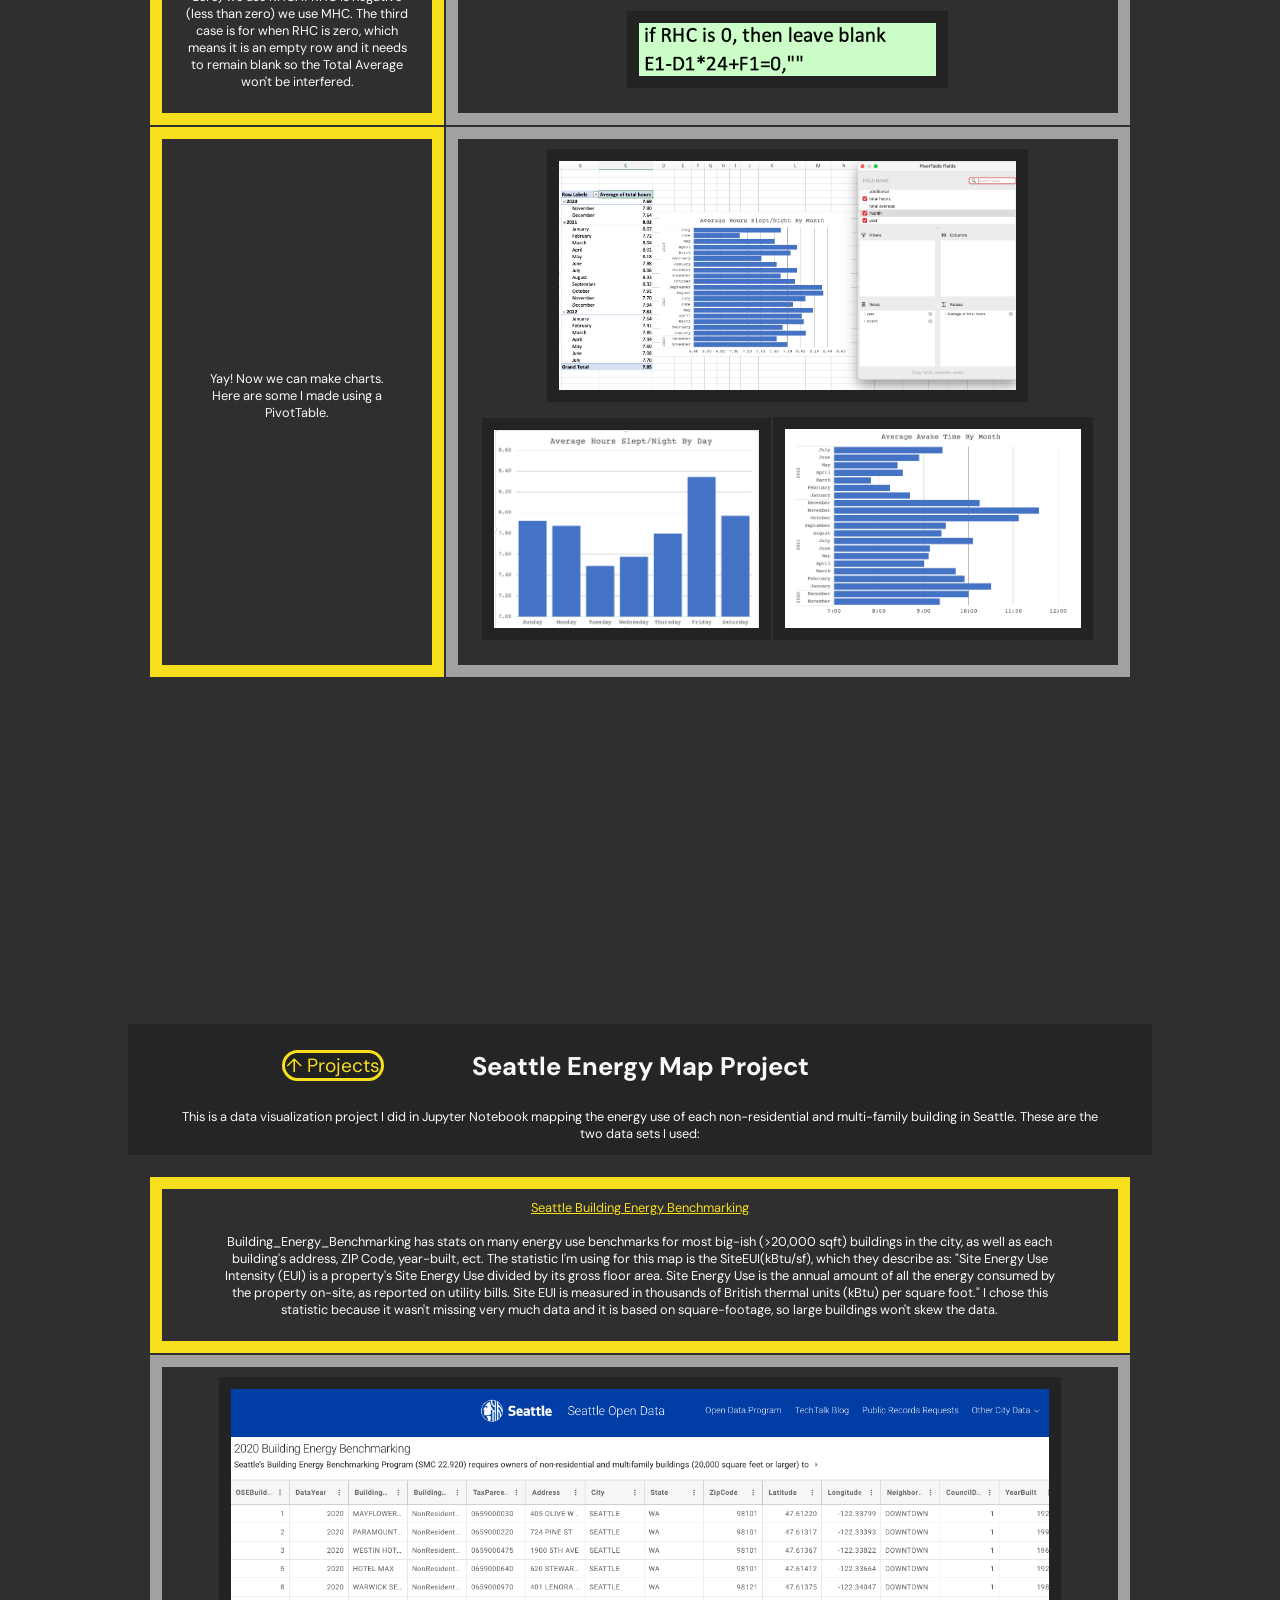
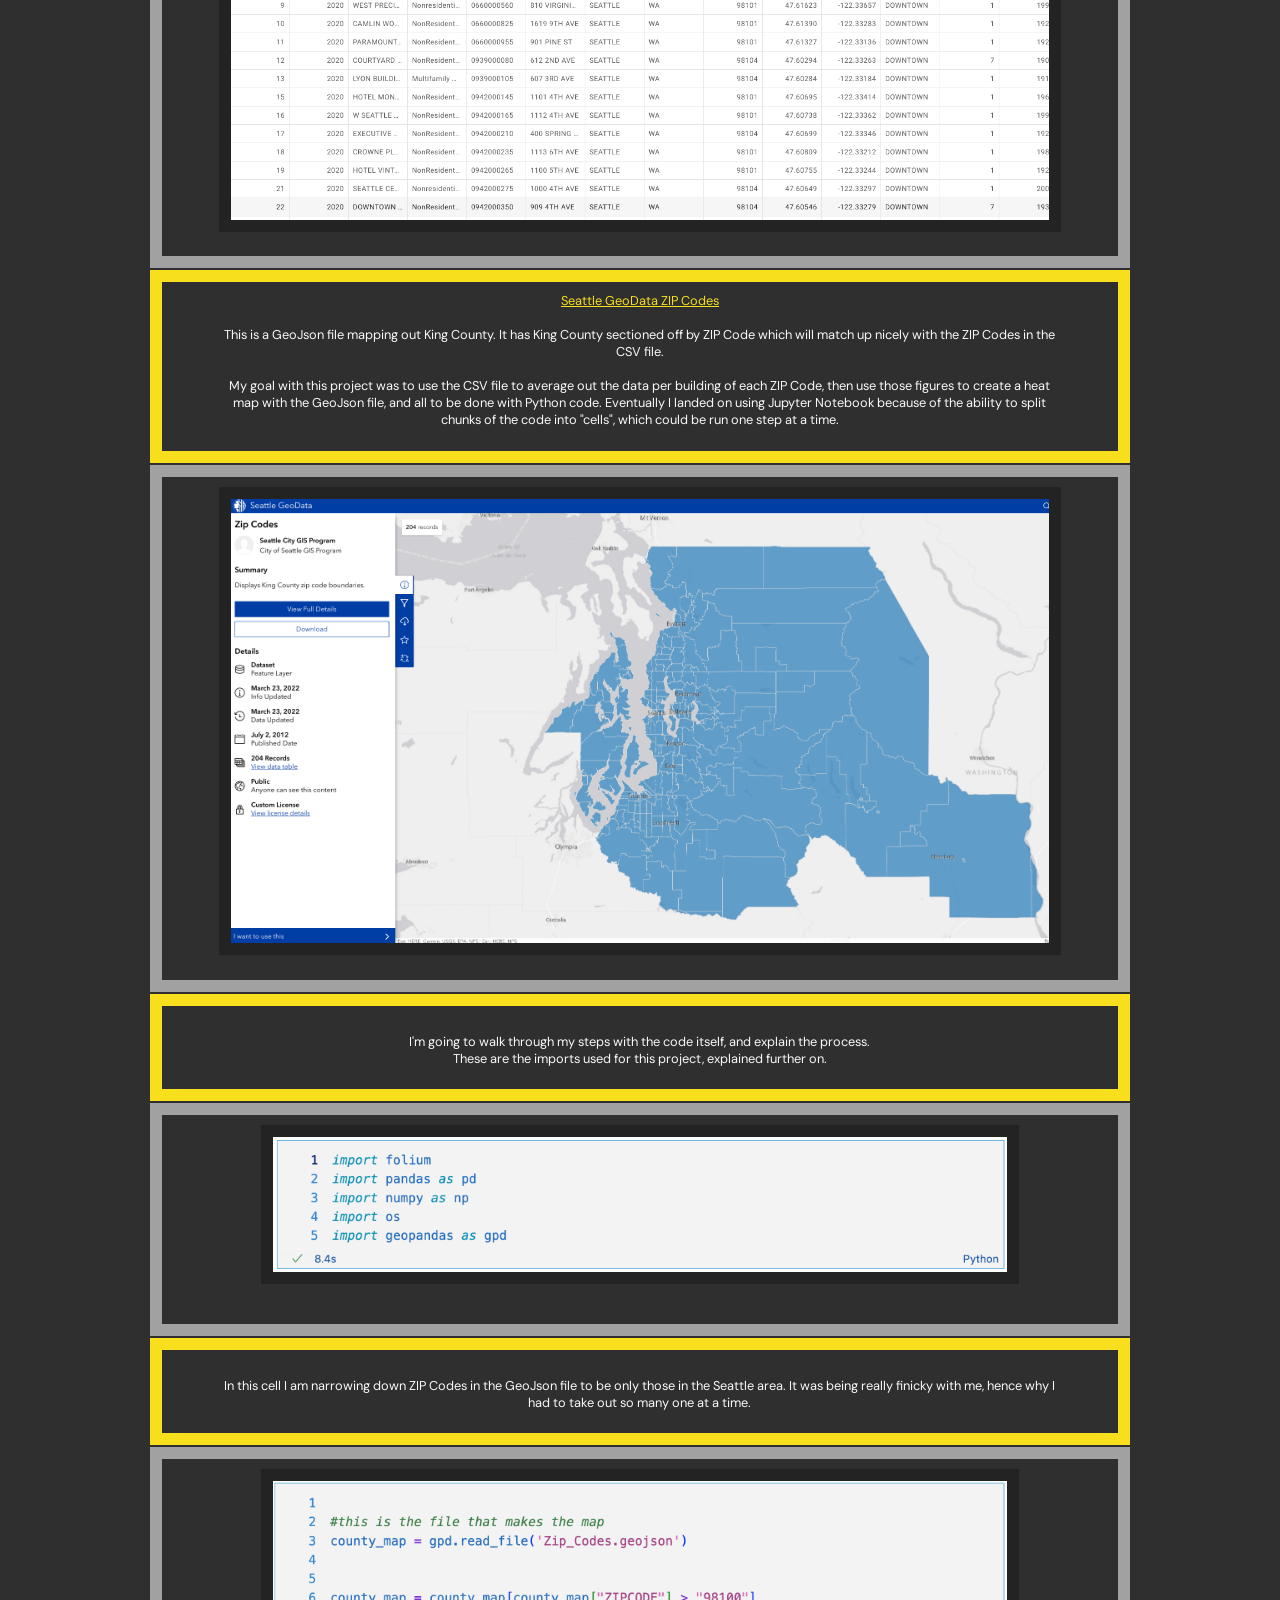
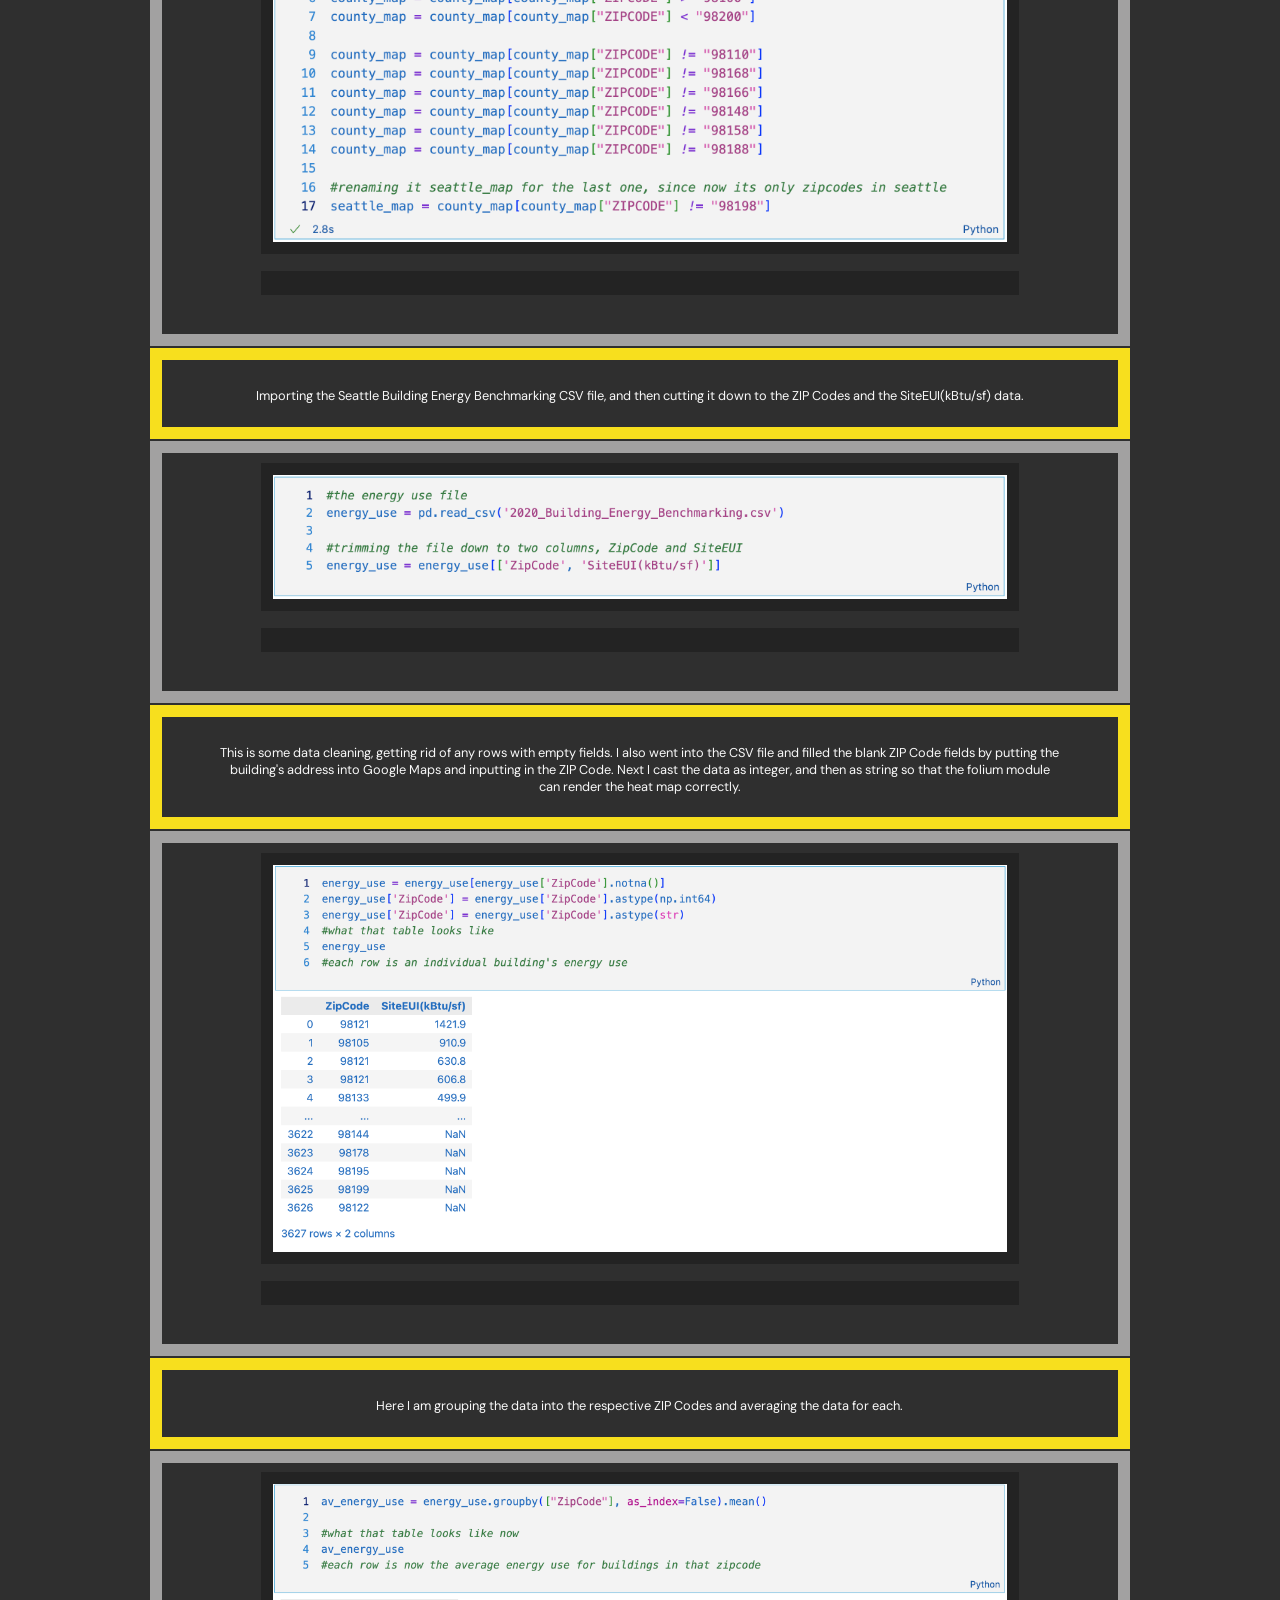
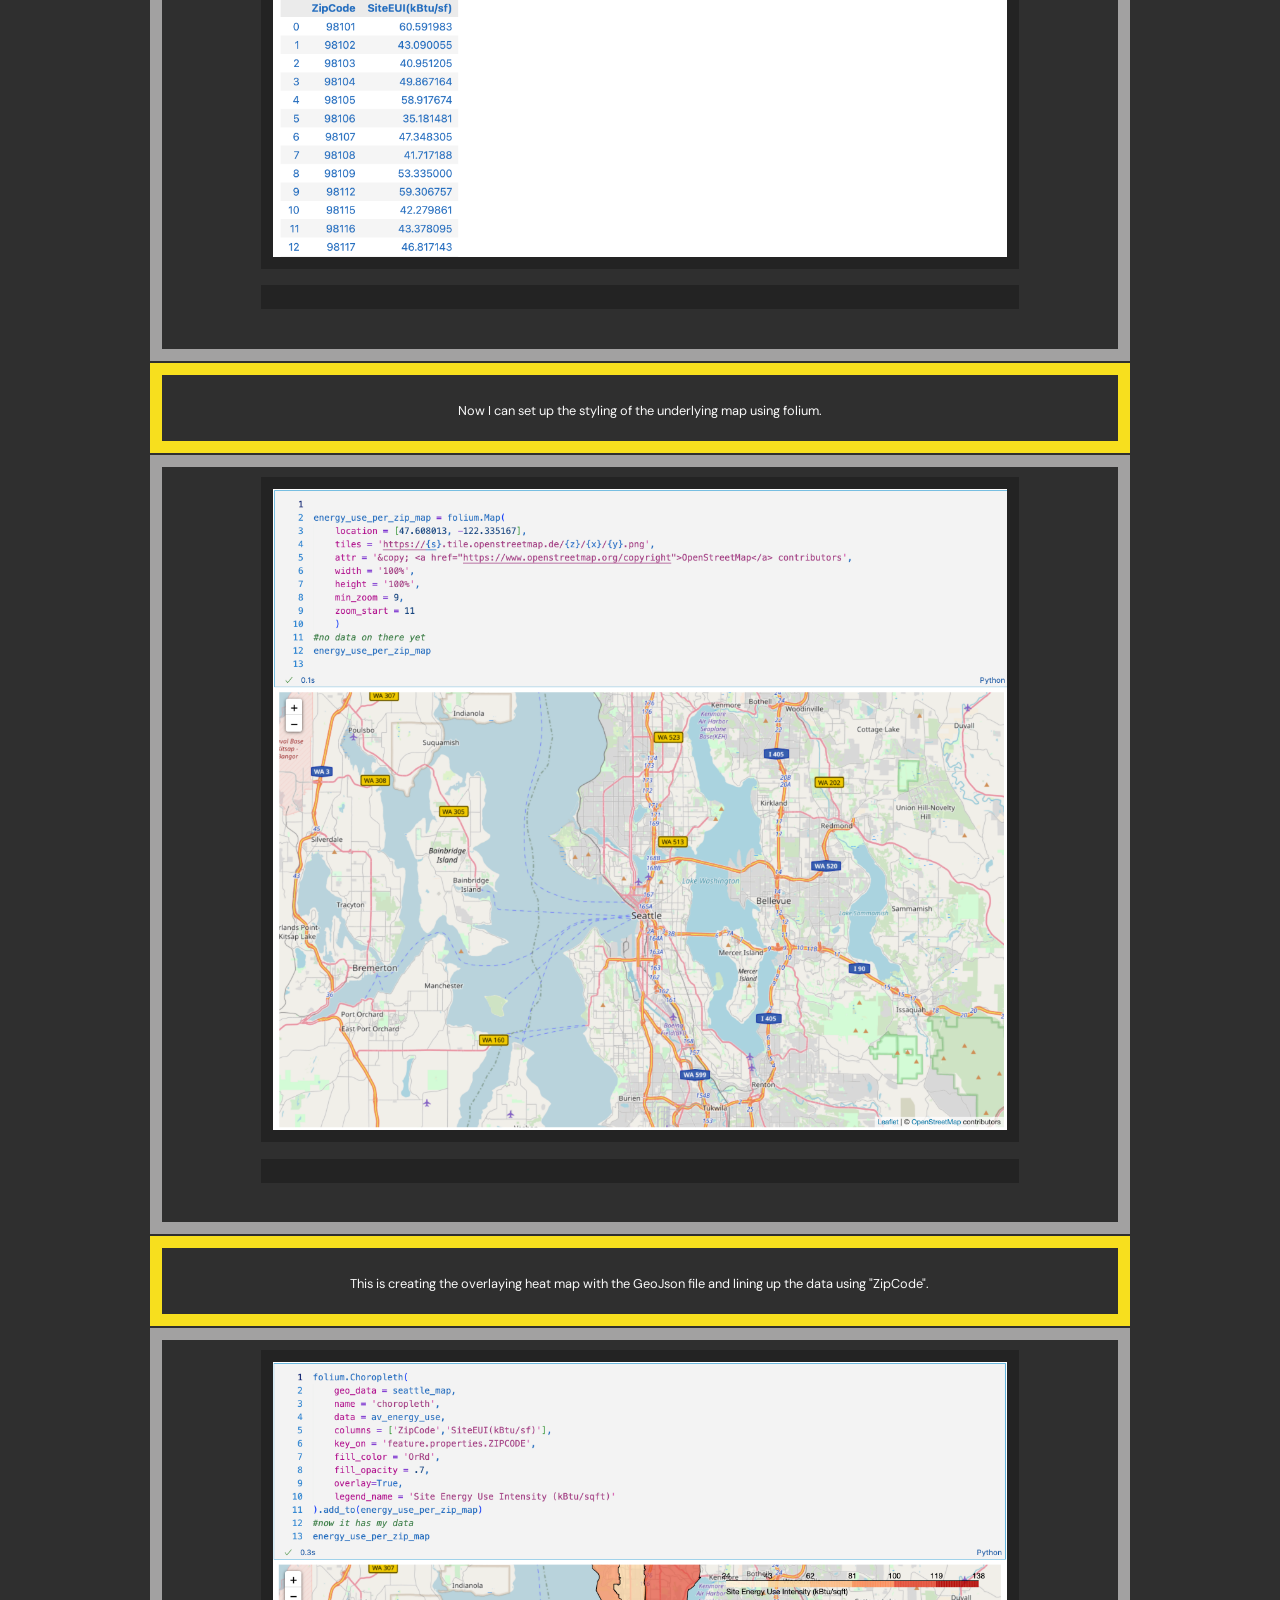
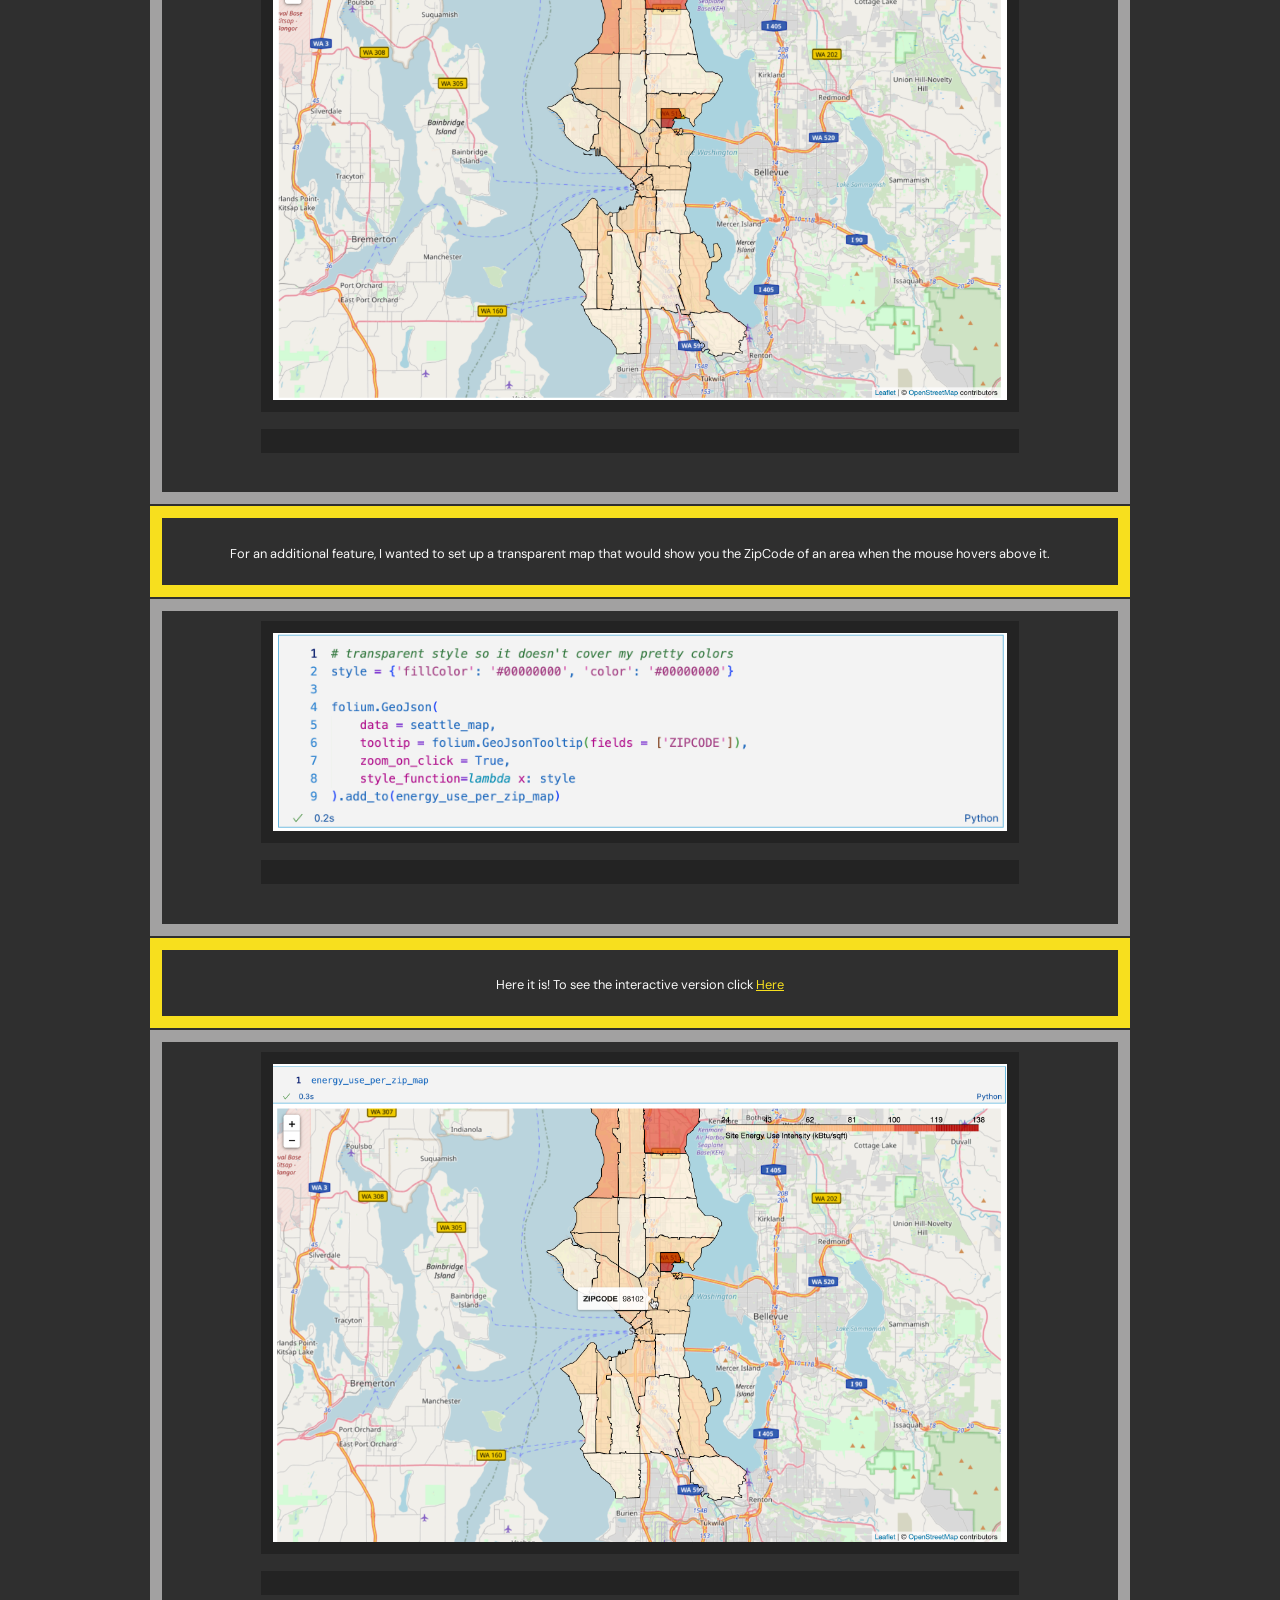
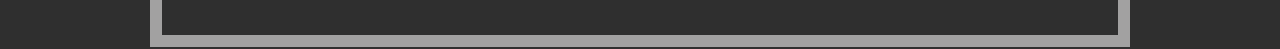
==== commit 0b6ee856: "Update index.html" ====
--- a/index.html
+++ b/index.html
@@ -4,7 +4,7 @@
 <head>
     <meta charset="UTF-8">
     <meta http-equiv="X-UA-Compatible" content="IE=edge">
-    <meta name="viewport" content="width=device-width, initial-scale=1.0">
+    <meta name="viewport" content="width=device-width, initial-scale=1.0!">
     <title>Aurora's Portfolio</title>
     <link rel="stylesheet" href="styles.css">
     <link rel="stylesheet" href="https://cdnjs.cloudflare.com/ajax/libs/font-awesome/6.1.2/css/all.min.css" />
@@ -83,7 +83,7 @@
                     <div class="cards">
                         <div class="card">
                                 <div class="img-project">
-                                    <a href="#sleepchart"><img src="sleepchart.png" alt="sleepchart" style="width: 350px"></a>
+                                    <a href="#sleepchart"><img src="sleepchart.png" alt="sleepchart" style="width: 28vw"></a>
                                 </div>
                                 <div class="description-project">
                                     <span class="title-project"><a href="#sleepchart">Sleep Log Chart</a></span>
@@ -93,7 +93,7 @@
                             </div>
                             <div class="card">
                                 <div class="img-project">
-                                    <a href="#map"><img src="map.png" alt="map" style="width: 350px;"></a>
+                                    <a href="#map"><img src="map.png" alt="map" style="width: 28vw;"></a>
                                 </div>
                                 <div class="description-project">
                                     <span class="title-project"><a href="#map">Seattle Energy Map Project</a></span>
@@ -102,7 +102,7 @@
                             </div>
                             <div class="card">
                                 <div class="img-project">
-                                    <a href="database"><img src="database.png" alt="database" style="width: 360px"></a>
+                                    <a href="database"><img src="database.png" alt="database" style="width: 28vw"></a>
                                 </div>
                                 <div class="description-project">
                                     <span class="title-project">Business Database Project</span>
@@ -234,7 +234,7 @@
 
     </a>
 </div>
-<article>
+<article style="margin-top:330vw">
     <div class="goto-top">
         <a href="#projects">&uarr; Projects</a>
     </div>
--- a/styles.css
+++ b/styles.css
@@ -35,7 +35,7 @@
 body {
     background-color: var(--dark);
     color: var(--white);
-    font-size: 16px;
+    font-size: 1vw;
     font-family: 'DM Sans', sans-serif;
     display: flex;
     align-items: center;
@@ -47,101 +47,52 @@
 div.container {
     width: 80%;
 }
-
-header {
+header{
     display: flex;
     justify-self: center;
     width: 100%;
-    height: 110px;
-    margin-top: 40px;
+    height: 7vw;
+    margin-top: 3vw;
     top: 0;
-
     position: relative;
-    background-color:var(--gray-400);
-    border: solid var(--gray-400) 15px;
-
-
-}
-
-header .content {
-    width: 80%;
-    height: 100%;
-    display: flex;
-    justify-content: space-between;
-    align-items: center;
-
-
-}
-
-header .content span.logo {
-    font-size: 26px;
-    font-weight: 700;
-    margin-left: 10%;
-
-
-}
-
-header .content ul {
-    display: flex;
-    justify-content: space-between;
-    gap: 60px;
-    font-size: 20px;
-
-}
-
-header .content ul li {
-    cursor: pointer;
-}
-header.content div.contact div.icon {
-    width: 50px;
-    height: 50px;
-    display: flex;
-    justify-content: center;
-    align-items: center;
-    border-radius: 25px;
-
-
-
+    background-color: rgba(var(--gray-400-rgb), var(--alpha));
 
 }
 header section.contacts{
     width: 100%;
     height: 100%;
     display: flex;
-
+    gap: 2vw;
+}
+
+header section.contacts div.contact{
+    display: flex;
+    flex-direction: column;
+    align-items: center;
+    width: 10vw;
+    height: 6vw;
+
+
+}    
+
+
+header section.contacts div.contact div.icon{
+    width: 4vw;
+    height: 4vw;
+    display: flex;
     justify-content: center;
-
-    gap: 35px;
-
-
-}
-
-header section.contacts div.contact{
-    display: flex;
-    flex-direction: column;
-    align-items: center;
-    width: 170px;
-    height: 100px;
-
-
-}    
-
-
-header section.contacts div.contact div.icon{
-    width: 50px;
-    height: 50px;
-    display: flex;
-    justify-content: center;
     align-items: center;
     background-color: var(--dark);
-    border-radius: 25px;
+    border-radius: 1vw;
+    margin-top: .4vw;
+    margin-bottom: .4vw;
 
     
 
 }
 
 header section.contacts div.contact div.icon i{
-    font-size: 32px;
+    font-size: 3vw;
     color: var(--yellow);
 
 }
@@ -149,20 +100,17 @@
 
 
 header section.contacts h1{
-    font-size: 36px;
-    font-weight: 700;
-    text-align: left;
-
-
-
-
+    font-size: 2.5vw;
+    font-weight: 700;
+    margin-left:5vw;
+    margin-top:1vw;
 
 }
 header section.contacts h2{
-    font-size: 36px;
+    font-size: 2vw;
     font-weight: 700;
     color: var(--yellow);
-
+    margin-top:1.5vw;
 }
 
 header section.contacts div.contact span{
@@ -172,112 +120,71 @@
 }
 
 
-main {
-    display: flex;
-    justify-content: space-between;
-    margin-bottom: 69px;
-    
-}
-
-main .left {
-    width: 600px;
-}
-
-main .left h1 {
-    font-size: 2.25rem;
-    font-weight: 700;
-    text-align: left;
-}
-
-main .left h2 {
-    font-size: 25px;
-    font-weight: 500;
-    color: var(--gray);
-    margin-top: 18px;
-    margin-bottom: 20px;
-    margin-left: 25px;
-    text-align: left;
-}
 
 div.sidebar {
-width:10%;
+width:15%;
 text-align:center;
 
 margin-top:0;
-margin-bottom: 20px;
+margin-bottom: 20vw;
 position:absolute;
-height: 100%;
+height: 75vw;
 background-color:var(--gray-400);
 left:0;
 }
 div.sidebar h2{
-    margin:10px;
-    font-size: 1.3rem;
+    margin:1vw;
+    font-size: 2vw;
 }
 
 button {
     font-family: 'DM Sans', sans-serif;
-    font-size:1rem;
+    font-size: 1vw;
     font-weight: 600;
 
 }
 
 .btn .cv {
     width: 75%;
-    height: 42px;
+    height: 3vw;
     color: var(--dark);
     background-color: var(--yellow);
     border: 0;
-    margin:7px;
-    padding: 12px, 25px;
-
-    
+    margin:.5vw;
 }
 
 #pdf {
     color: var(--dark);
 }
 
-main .btn .contact {
-    width: 160px;
-    height: 42px;
-    color: var(--white);
-    background-color: var(--dark);
-    border: 1px solid var(--gray-200);
-    padding: 12px, 16px;
-}
-
-main .right img {
-    max-width: 350px;
-}
 
 section.about-me {
     position: absolute;
     width: 60%;
-    right: 200px;
+    right: 20vw;
     text-align:center;
     background-color: var(--gray-100); 
-    margin-bottom: 200px;
-    margin-top: 100px;
+    margin-bottom: 4vw;
+    margin-top: 3vw;
 }
 
 section.about-me h2 {
-    font-size: 2rem;
-    font-weight: 700;
-    color: var(--white);
-    margin-bottom: 30px;
+    font-size: 4vw;
+    font-weight: 700;
+    color: var(--white);
+    margin-bottom: 3vw;
     text-align:center;
     width:100%;
 }
 
 section.about-me p {
 
-    font-size: 1.125rem;
+    font-size: 2vw;
     font-weight: 400;
     color: var(--gray);
-    line-height: 32px;
+    line-height: 3vw;
     text-align: center;
-    margin: 10px;
+    margin: 1vw;
 
 }
 
@@ -291,74 +198,74 @@
     width:60%;
     position: absolute;
     text-align:center;
-    right:200px;
-    align-items: center;
-    margin-bottom: 100px;
-    top: 500px;
+    right:20vw;
+    align-items: center;
+    margin-bottom: 10vw;
+    top: 50vw;
     
 
 }
 
 section.projects h2 {
-    font-size: 2rem;
-    font-weight: 700;
-    color: var(--white);
-    margin-bottom: 30px;
+    font-size: 3vw;
+    font-weight: 700;
+    color: var(--white);
+    margin-bottom: 3vw;
     text-align:center;
     width:100%;
 }
 
 section.projects h1 {
-    font-size: 2.25rem;
-    font-weight: 700;
-    color: var(--white);
-    margin-bottom: 30px;
+    font-size: 2.25vw;
+    font-weight: 700;
+    color: var(--white);
+    margin-bottom: 3vw;
 }
 
 div.cards {
     display: flex;
     justify-content: center;
     flex-wrap: wrap;
-    gap: 45px;
+    gap: 2vw;
 
 }
 
 div.card {
-    width: 400px;
-    height: 400px;
+    width: 29vw;
+    height: 35vw;
     display: flex;
     flex-direction: column;
     align-items: center;
     background-color: var(--gray-400);
-    border: 1px solid var(--gray-200);
-    padding: 20px, 25px;
+    border: .1vw solid var(--gray-200);
+
 }
 
 div.cards div.card div.img-project {
-    margin-top: 20px;
-    width: 350px;
-    height: 240px;
+    margin-top: 2vw;
+    width: 28vw;
+    height: 20vw;
     overflow: hidden;
-    background-color: var(--dark);
-    margin-bottom: 23px;
-    border: 1px solid var(--gray-200);
+    background-color: var(--gray-400);
+    margin-bottom: 2vw;
+    border: .1vw solid var(--gray-200);
 }
 
 div.cards div.card div.description-project {
-    width: 300px;
+    width: 26vw;
     display: flex;
     flex-direction: column;
     align-items: flex-start;
 }
 
 div.cards div.card div.description-project span.title-project {
-    font-size: 18px;
+    font-size: 2vw;
     font-weight: 500;
-    margin-bottom: 6px;
+    margin-bottom: 1vw;
 }
 
 div.cards div.card span.tag-project {
-    font-size: 14px;
+    font-size: 2vw;
     font-weight: 400;
     color: var(--gray);
 }
@@ -366,208 +273,35 @@
 
 
 
-
-section.skills {
-    display: flex;
-    flex-direction: column;
-    align-items: center;
-    margin-bottom: 0px;
-}
-
-section.skills h2 {
-    font-size: 2rem;
-    font-weight: 700;
-    color: var(--white);
-    margin-bottom: 25px;
-
-}
-
-section.skills div.cards-skills {
-    display: flex;
-    justify-content: center;
-    flex-wrap: wrap;
-    gap: 51px;
-}
-
-section.skills div.cards-skills div.card-skill {
-    width: 150px;
-    height: 150px;
-    background-color: var(--gray-400);
-    border: 1px solid var(--gray-200);
-    display: flex;
-    justify-content: center;
-    align-items: center;
-}
-
-section.skills div.cards-skills div.card-skill i {
-    font-size: 5rem;
-    color: var(--yellow);
-}
-
-section.margin {
-    height: 200px;
-    width: 100%;
-    display: flex;
-    align-items: center;
-    flex-direction: column;
-
-}
-
-footer {
-    width: 100%;
-    height: 60px;
-    display: flex;
-    justify-self: center;
-    align-items: center;
-    background-color: var(--gray-400);
-
-}
-
-footer span {
-    font-size: 16px;
-    font-weight: 700;
-    color: var(--white);
-    margin-left: 45%;
-}
-
-footer span a {
-    color: var(--yellow);
-}
-
-.card-serve i {
-    color: var(--gray);
-}
-
-div.goto-top {
-    display: flex;
-    justify-self: center;
-    align-items: center;
-    position: relative;
-    border: var(--yellow) solid;
-    border-radius: 25px;
-    background-color: var(--gray-400);
-
-
-
-}
-
-div.goto-top p {
-    font-size: 32px;
-    color: var(--yellow);
-    margin: 10px;
-
-
-
-}
 
 .target::before {
     content: '';
     display: block;
-    height: 60px;
+    height: 6vw;
     /* fixed header height*/
-}
-
-@media screen and (max-width: 900px) {
-    header {
-        margin-bottom: 30px;
-    }
-
-    header .content ul {
-        display: none;
-    }
-
-    main {
-        flex-direction: column;
-        align-items: center;
-        margin-bottom: 30px;
-    }
-
-    main .left {
-        display: flex;
-        flex-direction: column;
-        align-items: center;
-    }
-
-    main .right {
-        display: flex;
-        align-items: center;
-        flex-direction: column;
-    }
-
-    main .right img {
-        max-width: 70%;
-    }
-
-    main .left h1 {
-        font-size: 1.5rem;
-        font-weight: 700;
-    }
-
-    main .left h2 {
-        font-size: 1rem;
-        font-weight: 700;
-    }
-
-    section.about-me {
-        margin-bottom: 30px;
-    }
-
-    section.contacts {
-        gap: 0px;
-        margin-bottom: 30px;
-    }
-
-    section.projects {
-        margin-bottom: 30px;
-    }
-
-    section.skills {
-        margin-bottom: 30px;
-    }
-
-    .target::before {
-        content: '';
-        display: block;
-        height: 0px;
-        /* fixed header height*/
-    }
-
-    section.skills div.cards-skills {
-        gap: 25px;
-    }
-
-    section.skills div.cards-skills div.card-skill {
-        width: 85px;
-        height: 75px;
-    }
-
-    section.skills div.cards-skills div.card-skill i {
-        font-size: 3rem;
-    }
-
 }
 
 article {
     width: 80%;
     background-color: rgb(37, 37, 37);
-    position: relative;
-    margin-bottom:1000px;
-    margin-top: 2000px;
+    position: absolute;
+    margin-bottom:100vw;
+    margin-top: 150vw;
     text-align:center;
 
 
 }
 
 article h1 {
-    font-size: 2.25rem;
+    font-size: 2vw;
     font-weight: 700;
     text-align: center;
-    margin-bottom: 20px;
-    margin-top: 20px;
+    margin-bottom: 2vw;
+    margin-top: 2vw;
 }
 article p {
-    margin-bottom: 20px;
-    font-size: 1.2rem;
+    margin-bottom: 1vw;
+    font-size: 2vw;
     width: 90%;
     margin-left: 5%; 
 
@@ -575,15 +309,15 @@
 
 
 article img{
-    border: 10px solid rgb(35, 35, 35);
+    border: 1vw solid rgb(35, 35, 35);
     width: 90%;
-    margin-top: 10px;
+    margin-top: 1vw;
     position: relative;
-    bottom: 6px;
+    bottom: 1vw;
 }
 
 article h3 {
-    font-size: 1.2rem;
+    font-size: 1vw;
     font-weight: 400;
     background-color: rgb(36, 36, 36);
     width: 90%;
@@ -599,49 +333,39 @@
 
 article p a {
     color:var(--yellow);
-    font-size:1.3rem;
+    font-size:1vw;
     text-decoration: underline;
 
 }
 
+article p{
+    font-size:1vw;
+}
+
+article div.goto-top a {
+    left: 15%;
+    position: absolute;
+    border: var(--yellow) solid;
+    border-radius: 2vw;
+    background-color: var(--gray-400);
+    width: 10%;
+    font-size: 1.5vw;
+    color: var(--yellow);
+    margin-top: 2vw;
+}
+
 td{
-    border: 10px solid var(--yellow);
+    border: 1vw solid var(--yellow);
     padding: 1%;
     text-align: center;
     width: 30%;
+
     
   }
 
   th{
     width: 70%;
-     border: 10px solid var(--gray-0);
+     border: 1vw solid var(--gray-0);
     padding: 1%;
-     }
-
-
-.column {
-    float: left;
-    padding: 10px;
-
-  }
-  
-  /* Left and right column */
-  .column.side {
-    width: 70%;
-    border: 10px solid rgba(128, 128, 128, 0.607);
-    }
-  
-  /* Middle column */
-  .column.middle {
-    width: 30%;
-    border: 10px solid var(--yellow);
-
-  }
-  
-th.one{
-    width:100%;
-}
-
-td.one{
-    width:100%;
-}
+        font-size: .5vw; }
+
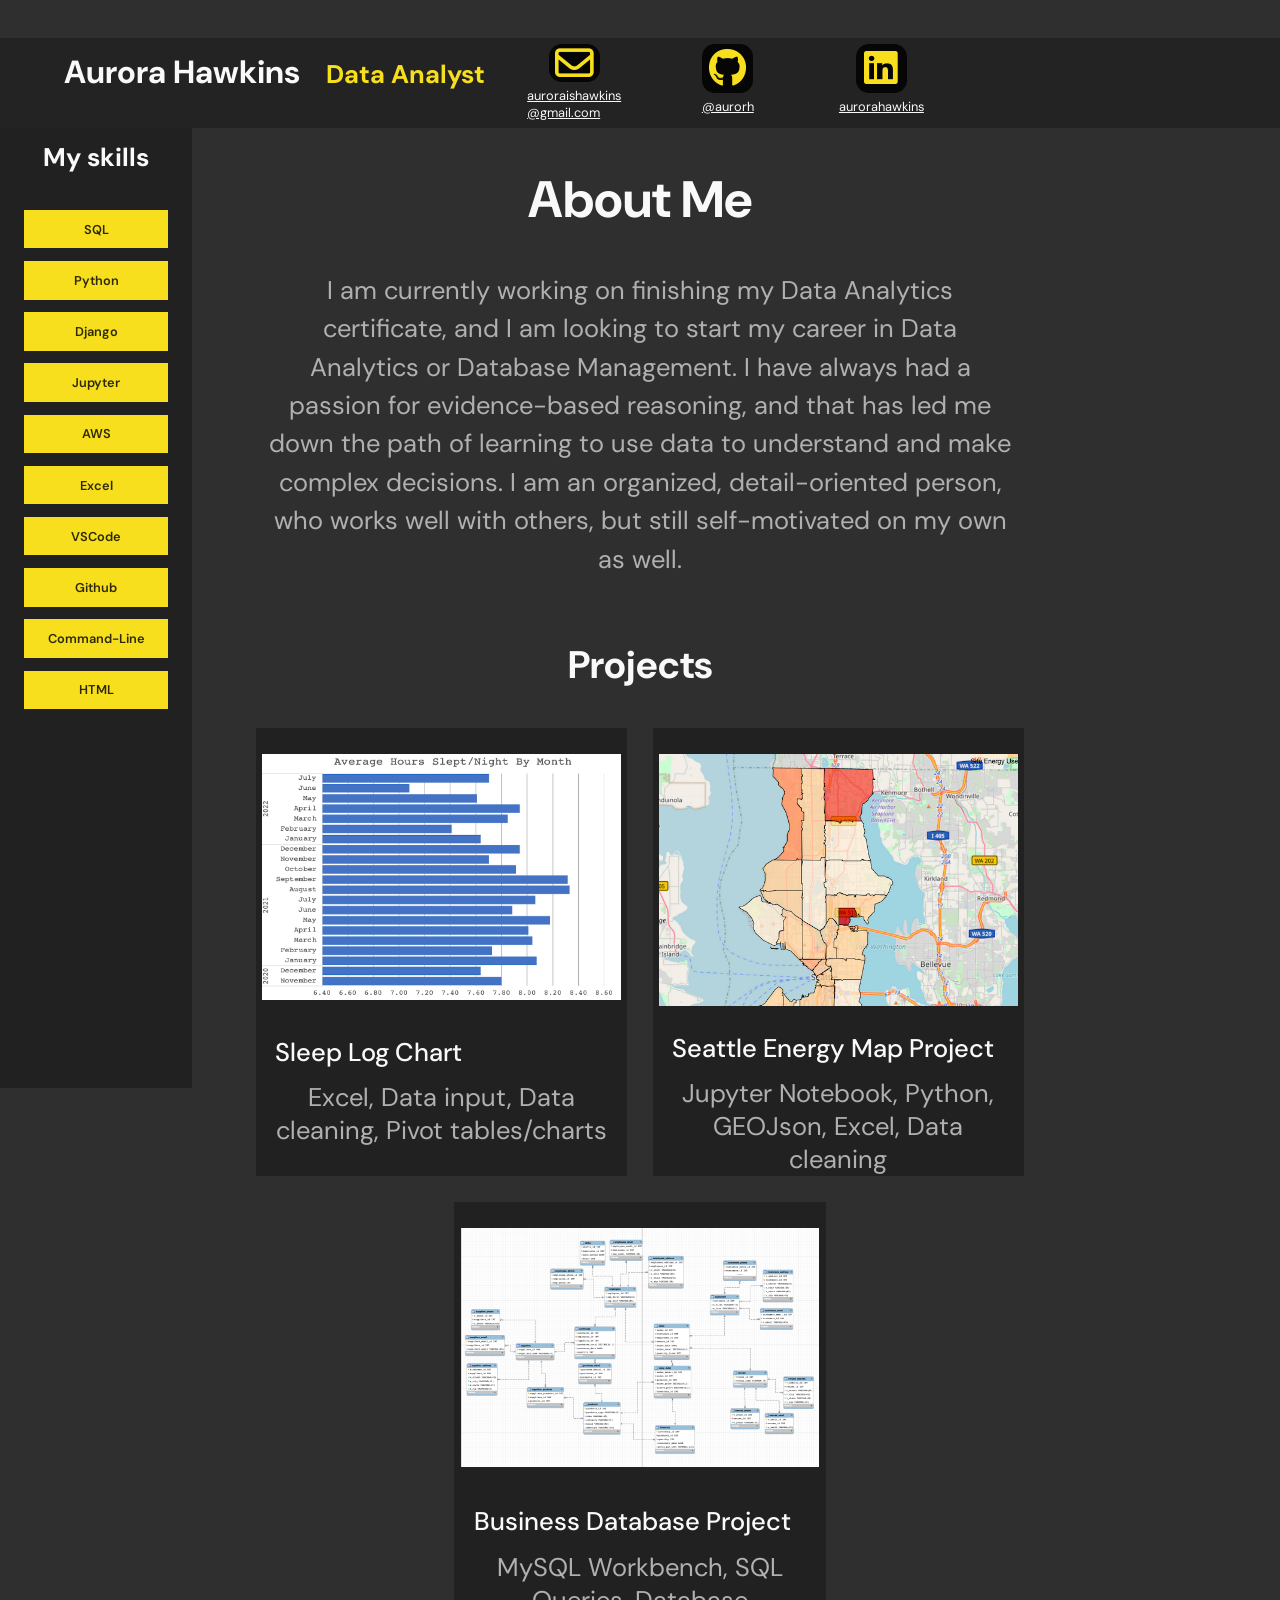
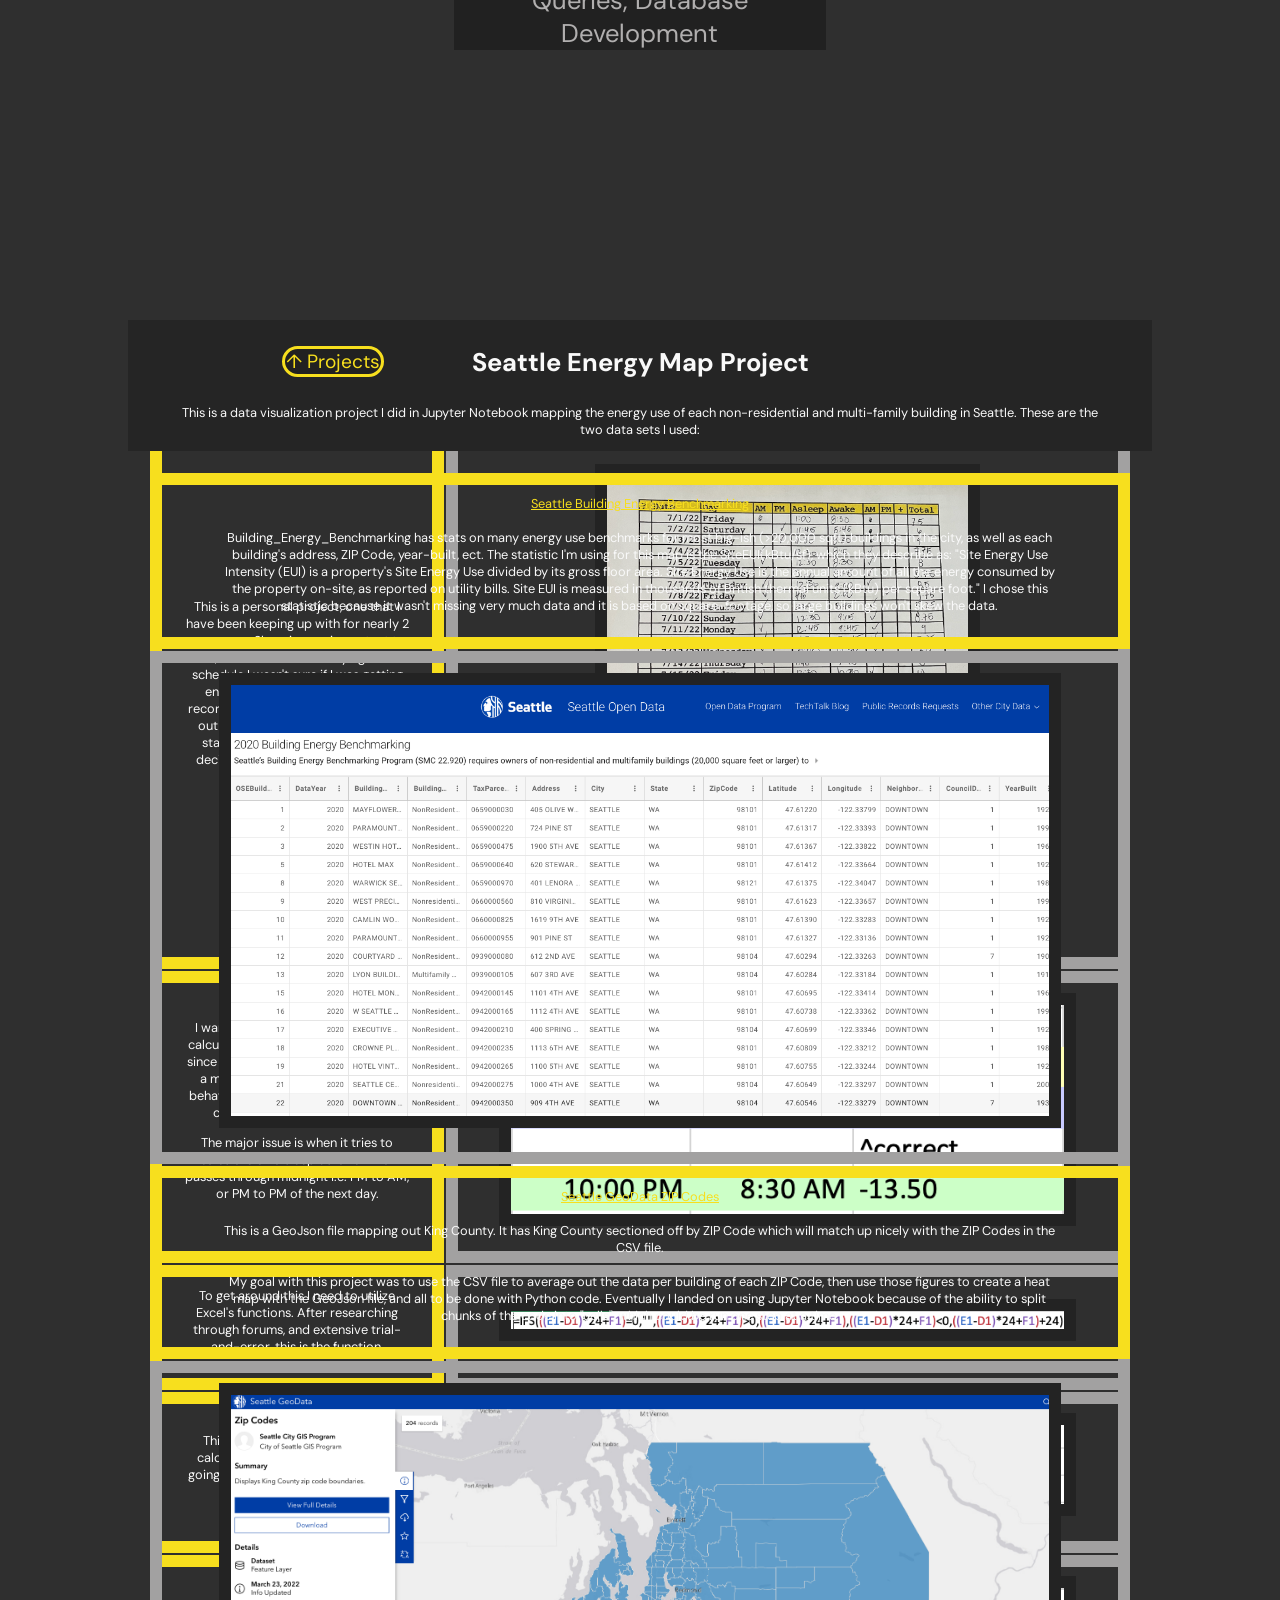
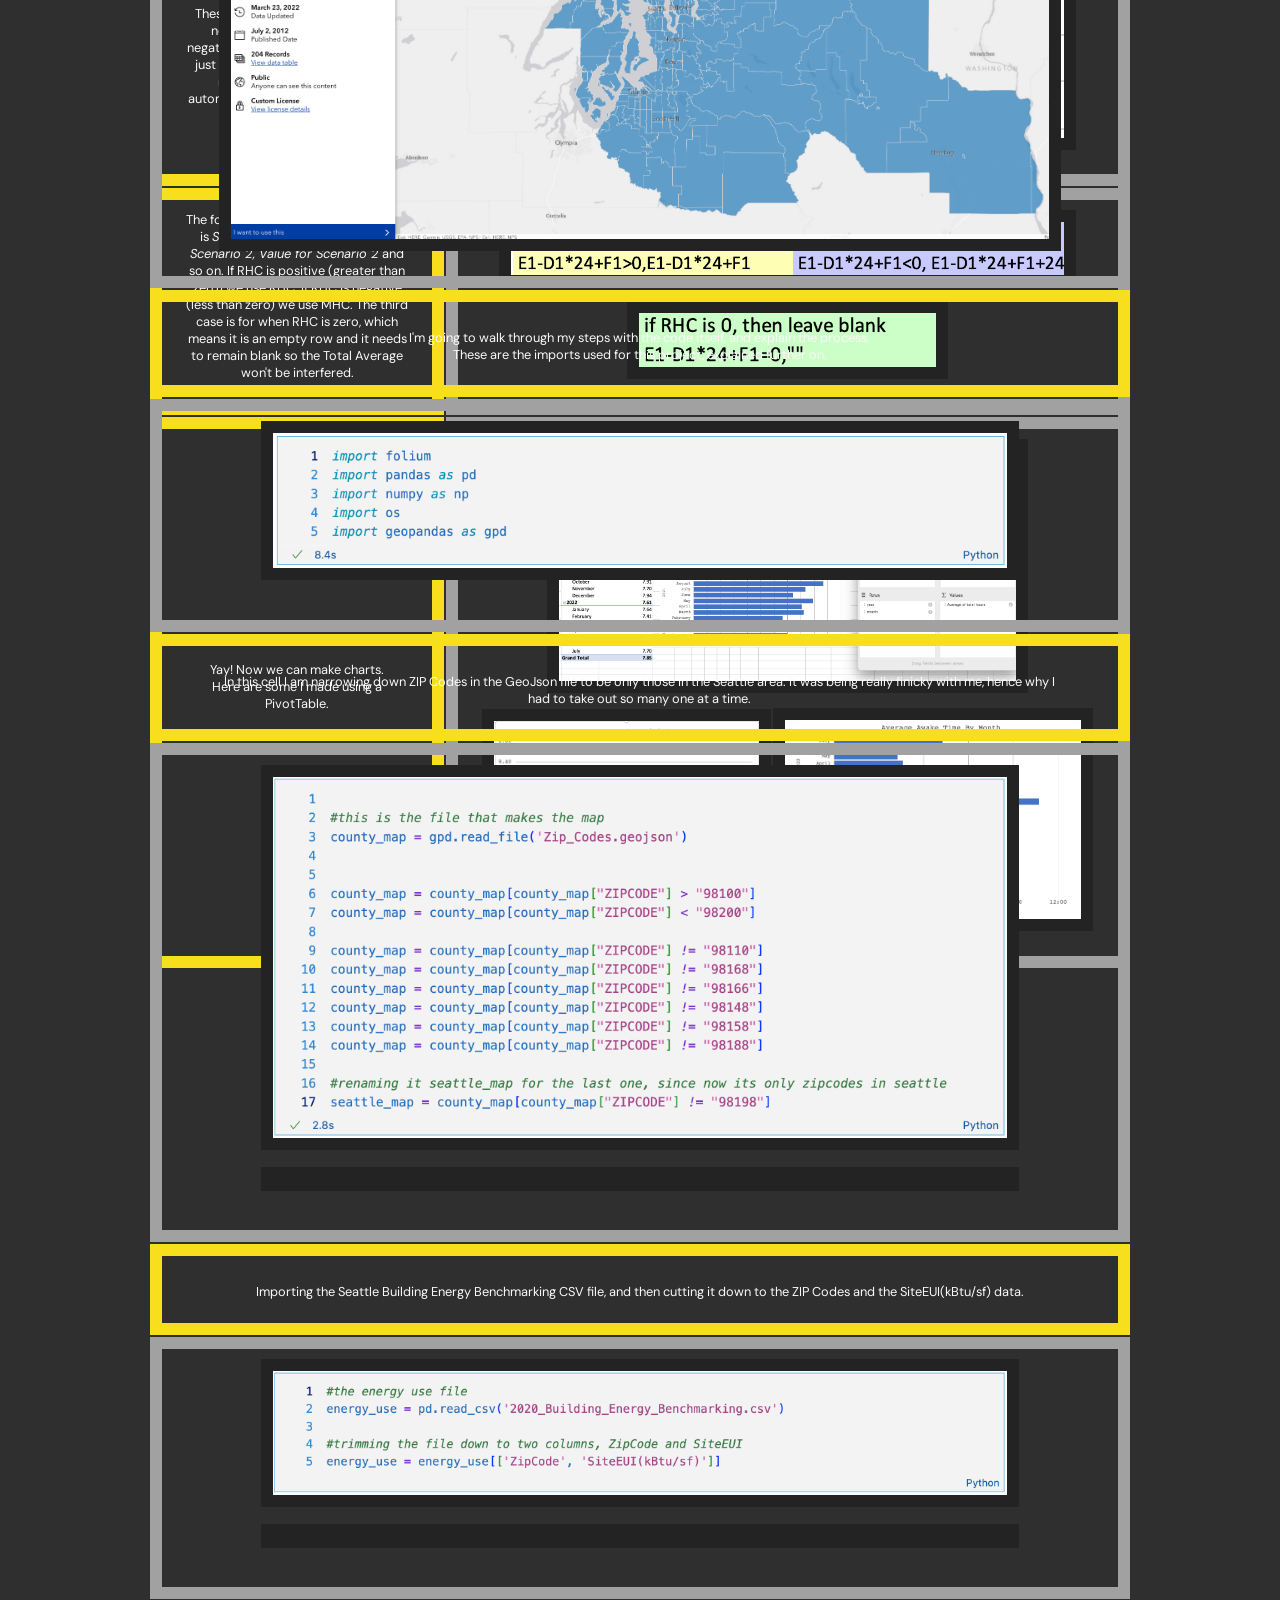
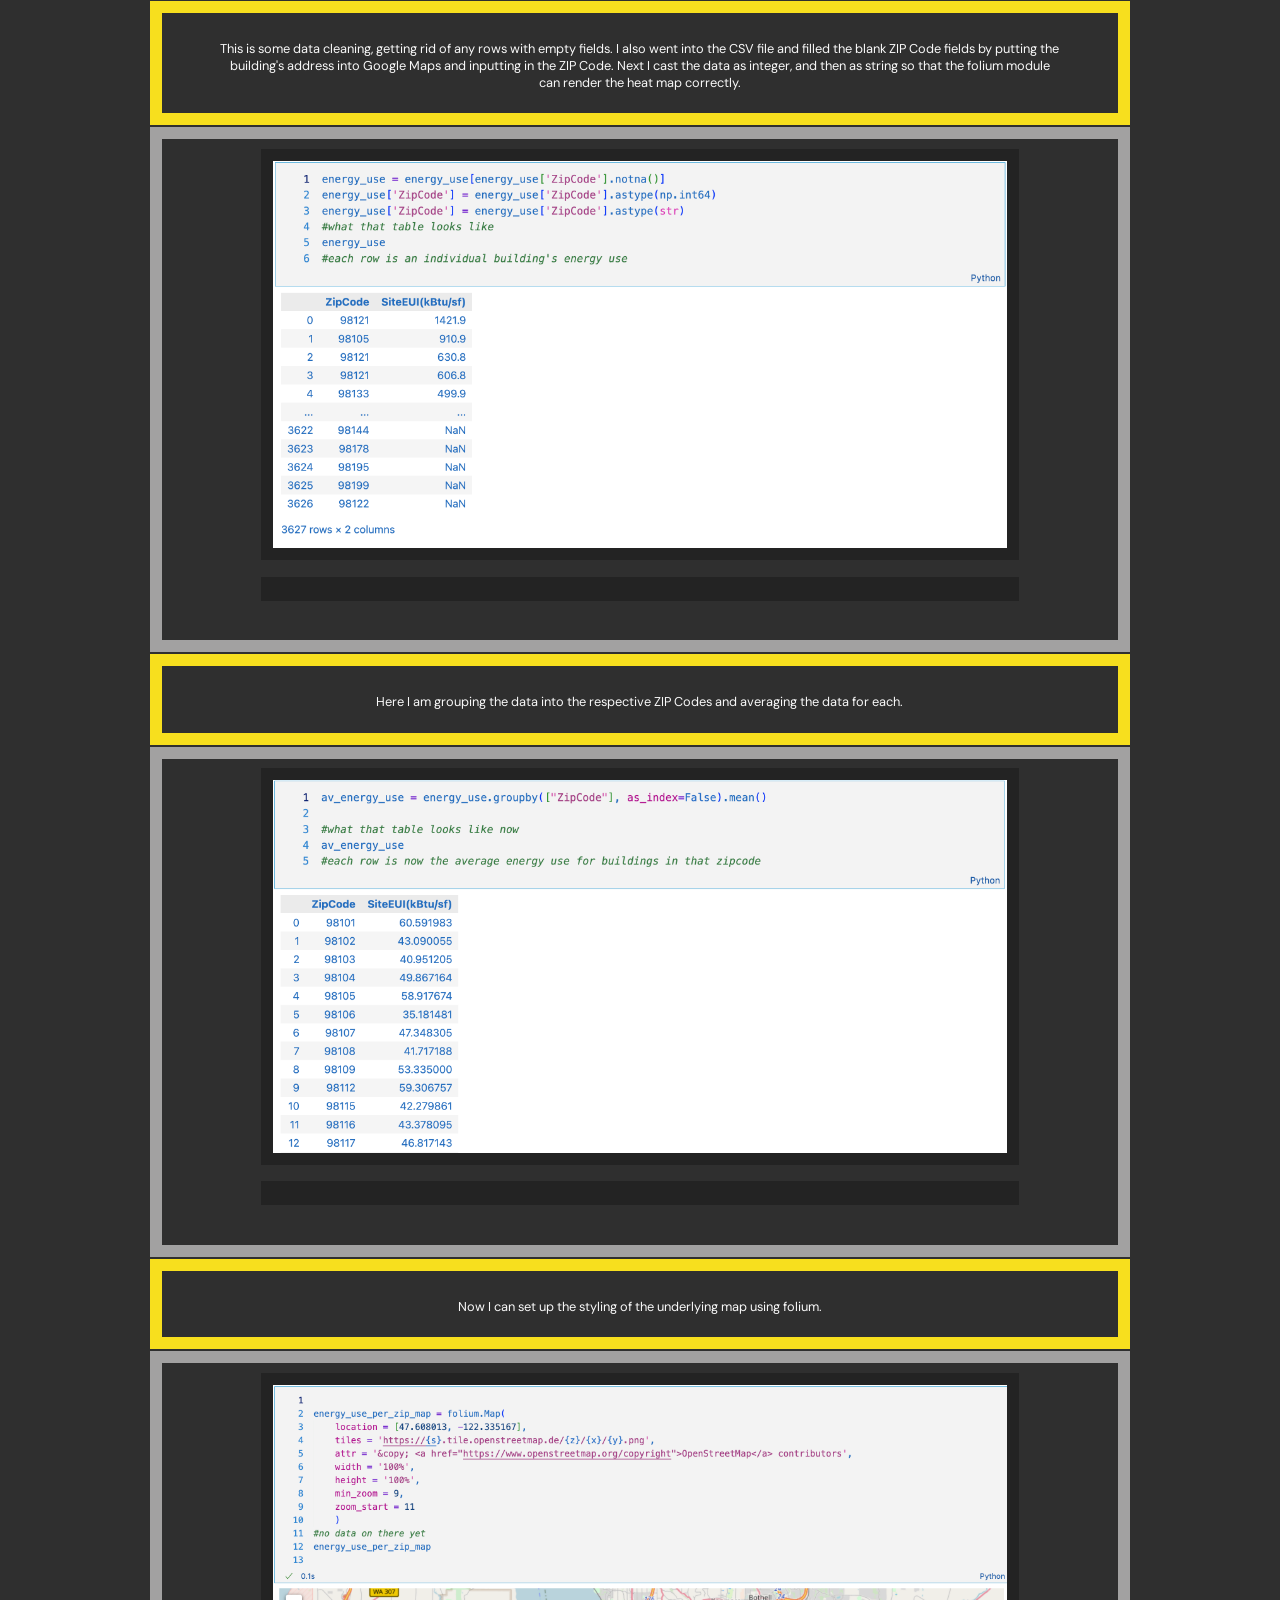
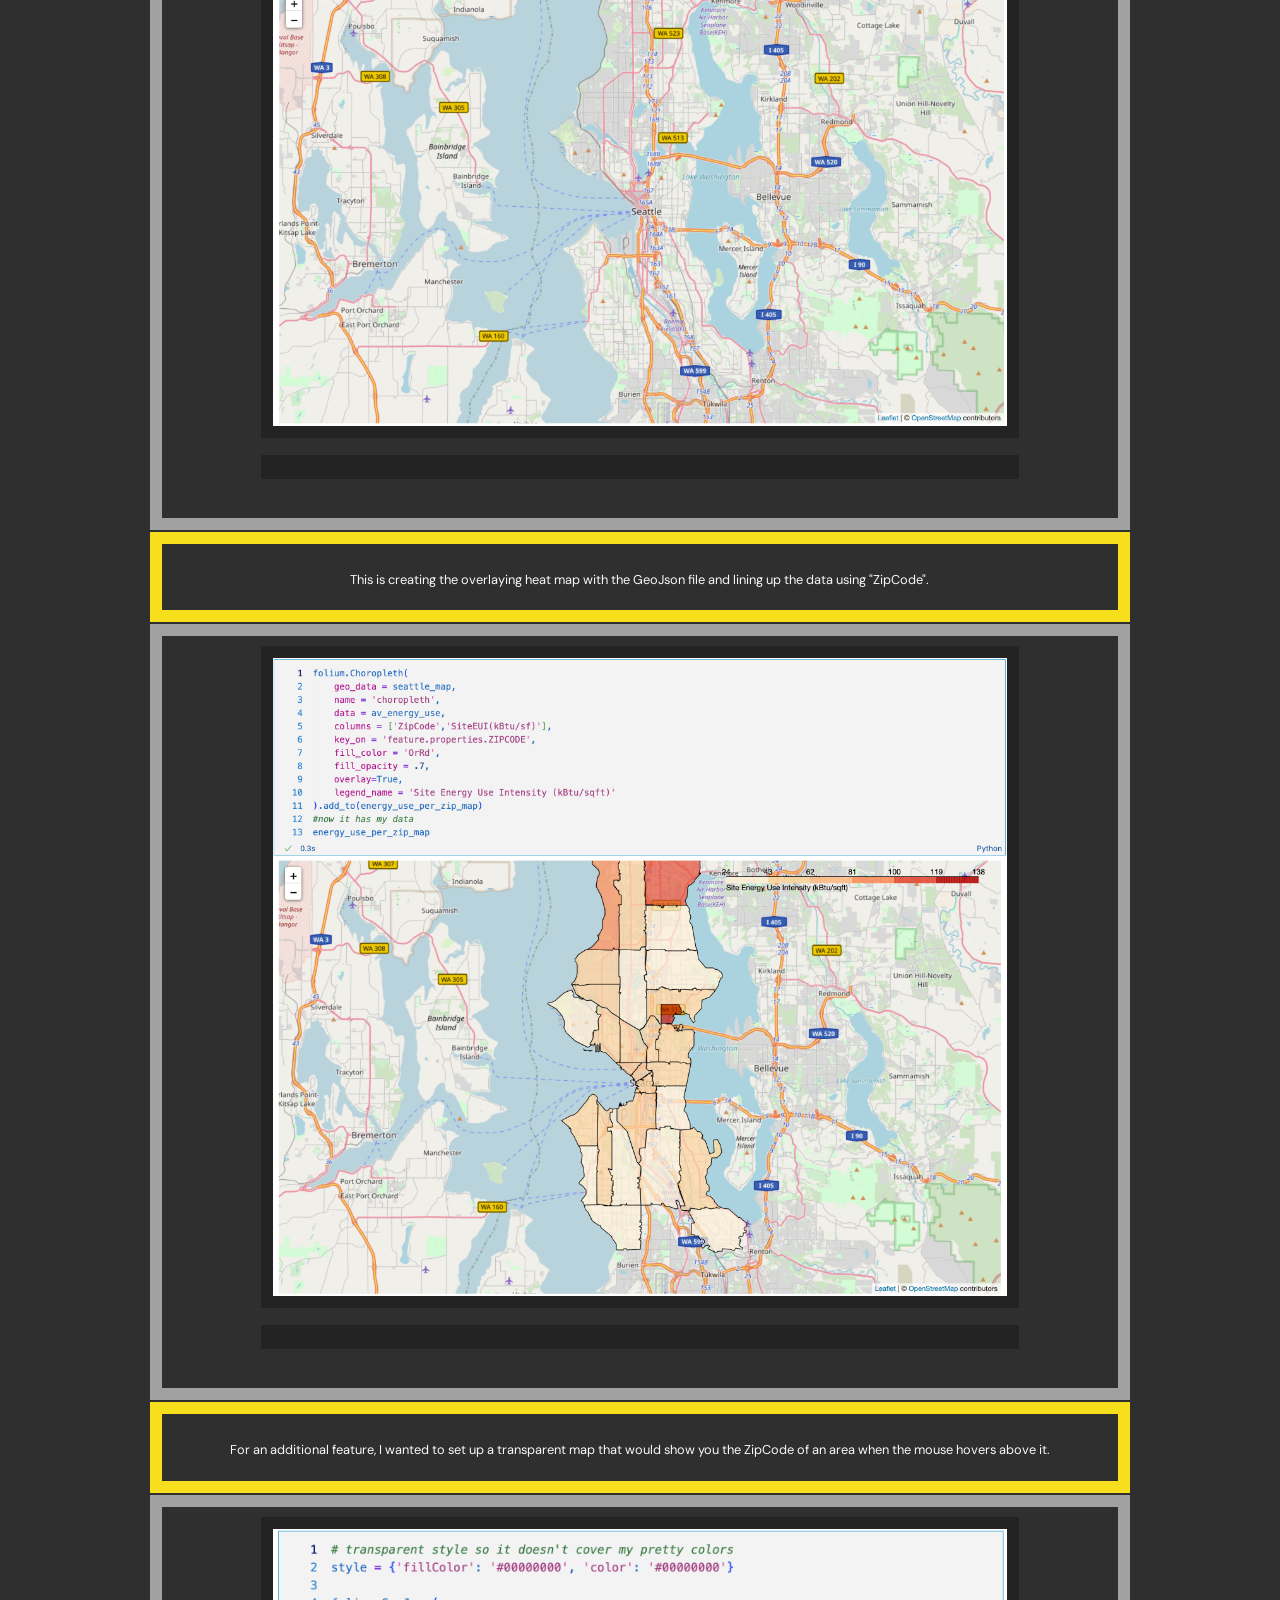
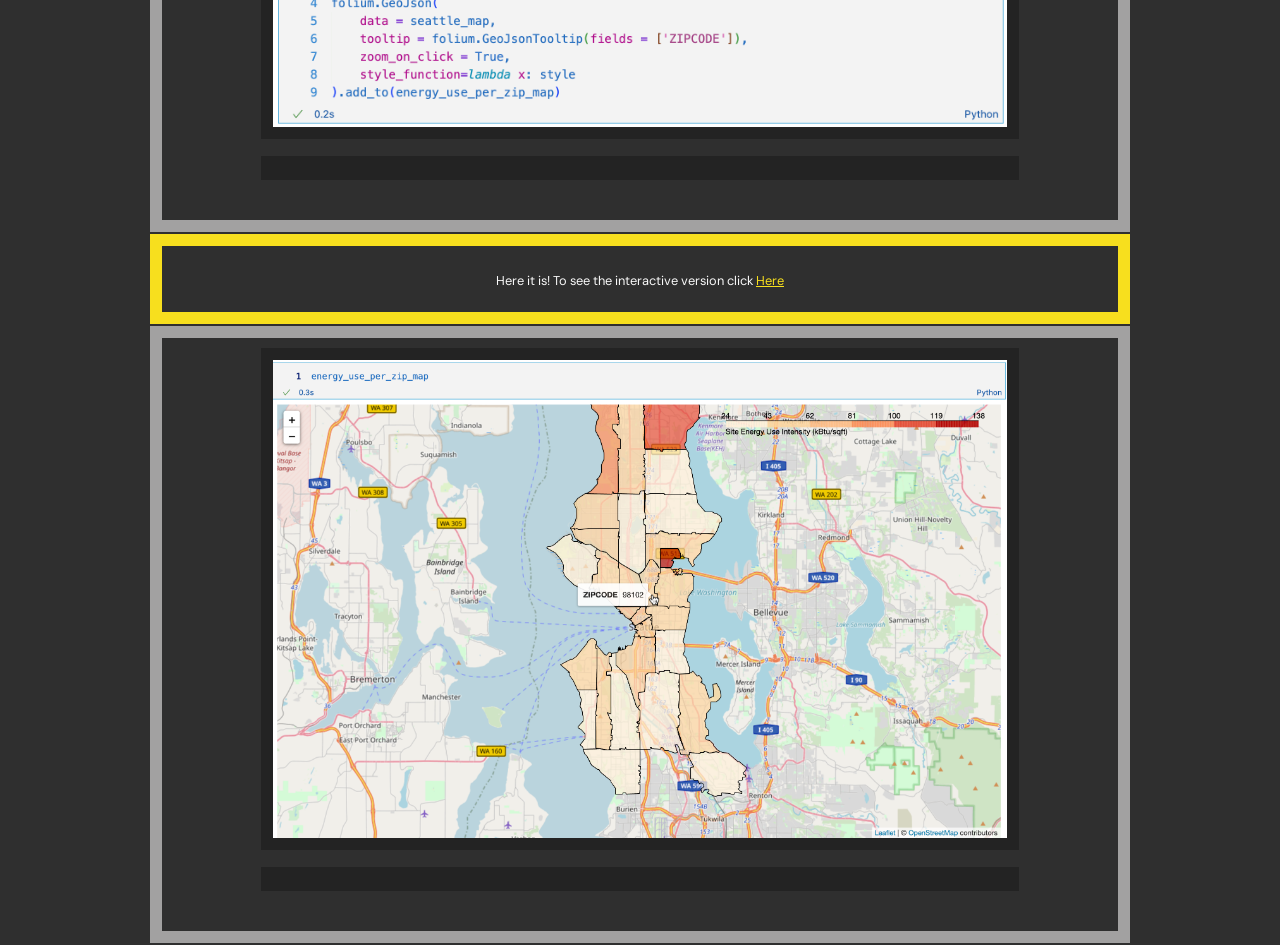
==== commit f919d617: "Update index.html" ====
--- a/index.html
+++ b/index.html
@@ -25,8 +25,8 @@
                     <label title="Email"><a href="mailto:auroraishawkins@gmail.com" target="_blank" rel=”noopener”><i
                                 class="far fa-envelope"></i></a></label>
                 </div>
-                <a href="mailto:auroraishawkins@gmail.com" target="_blank" rel=”noopener”></a>
-                <span class="description">auroraishawkins<br>@gmail.com</span>
+                <label title="Email"><a href="mailto:auroraishawkins@gmail.com" target="_blank" rel=”noopener”><span class="description">auroraishawkins<br>@gmail.com</span></a>
+                </label>
             </div>
             <div class="contact">
 
@@ -36,8 +36,8 @@
                     <label title="Github"><a href="https://github.com/aurorh" target="_blank" rel=”noopener”><i
                                 class="fab fa-github"></i></a></label>
                 </div>
-                <a href="https://github.com/aurorh" target="_blank" rel="noopener"></a>
-                <span>@aurorh</span>
+                <label title="Github"><a href="https://github.com/aurorh" target="_blank" rel="noopener"><span>@aurorh</span></a></label>
+               
             </div>
 
 
@@ -46,8 +46,8 @@
                     <label title="LinkedIn"><a href="https://www.linkedin.com/in/aurora-hawkins/" target="_blank"
                             rel=”noopener”><i class="fab fa-linkedin"></i></a></label>
                 </div>
-                <a href="https://www.linkedin.com/in/aurora-hawkins/ " target="_blank" rel=”noopener”></a></span>
-                <span>aurorahawkins</span>
+                <label title="LinkedIn"><a href="https://www.linkedin.com/in/aurora-hawkins/ " target="_blank" rel=”noopener”><span>aurorahawkins</span></a></label>
+                
             </div>
 
         </section>
@@ -153,7 +153,7 @@
             </td>
             <th>
                 <br> <br>
-                <img src="log.png" style="width: 45%;"><img src="spreadsheet.png" alt="spreadsheet" style="width: 50%;">
+                <img src="log.png" style="width: 60%;"><br><img src="spreadsheet.png" alt="spreadsheet" style="width: 65%;">
             </th>
         </tr>
         <tr>
@@ -234,7 +234,7 @@
 
     </a>
 </div>
-<article style="margin-top:330vw">
+<article>
     <div class="goto-top">
         <a href="#projects">&uarr; Projects</a>
     </div>
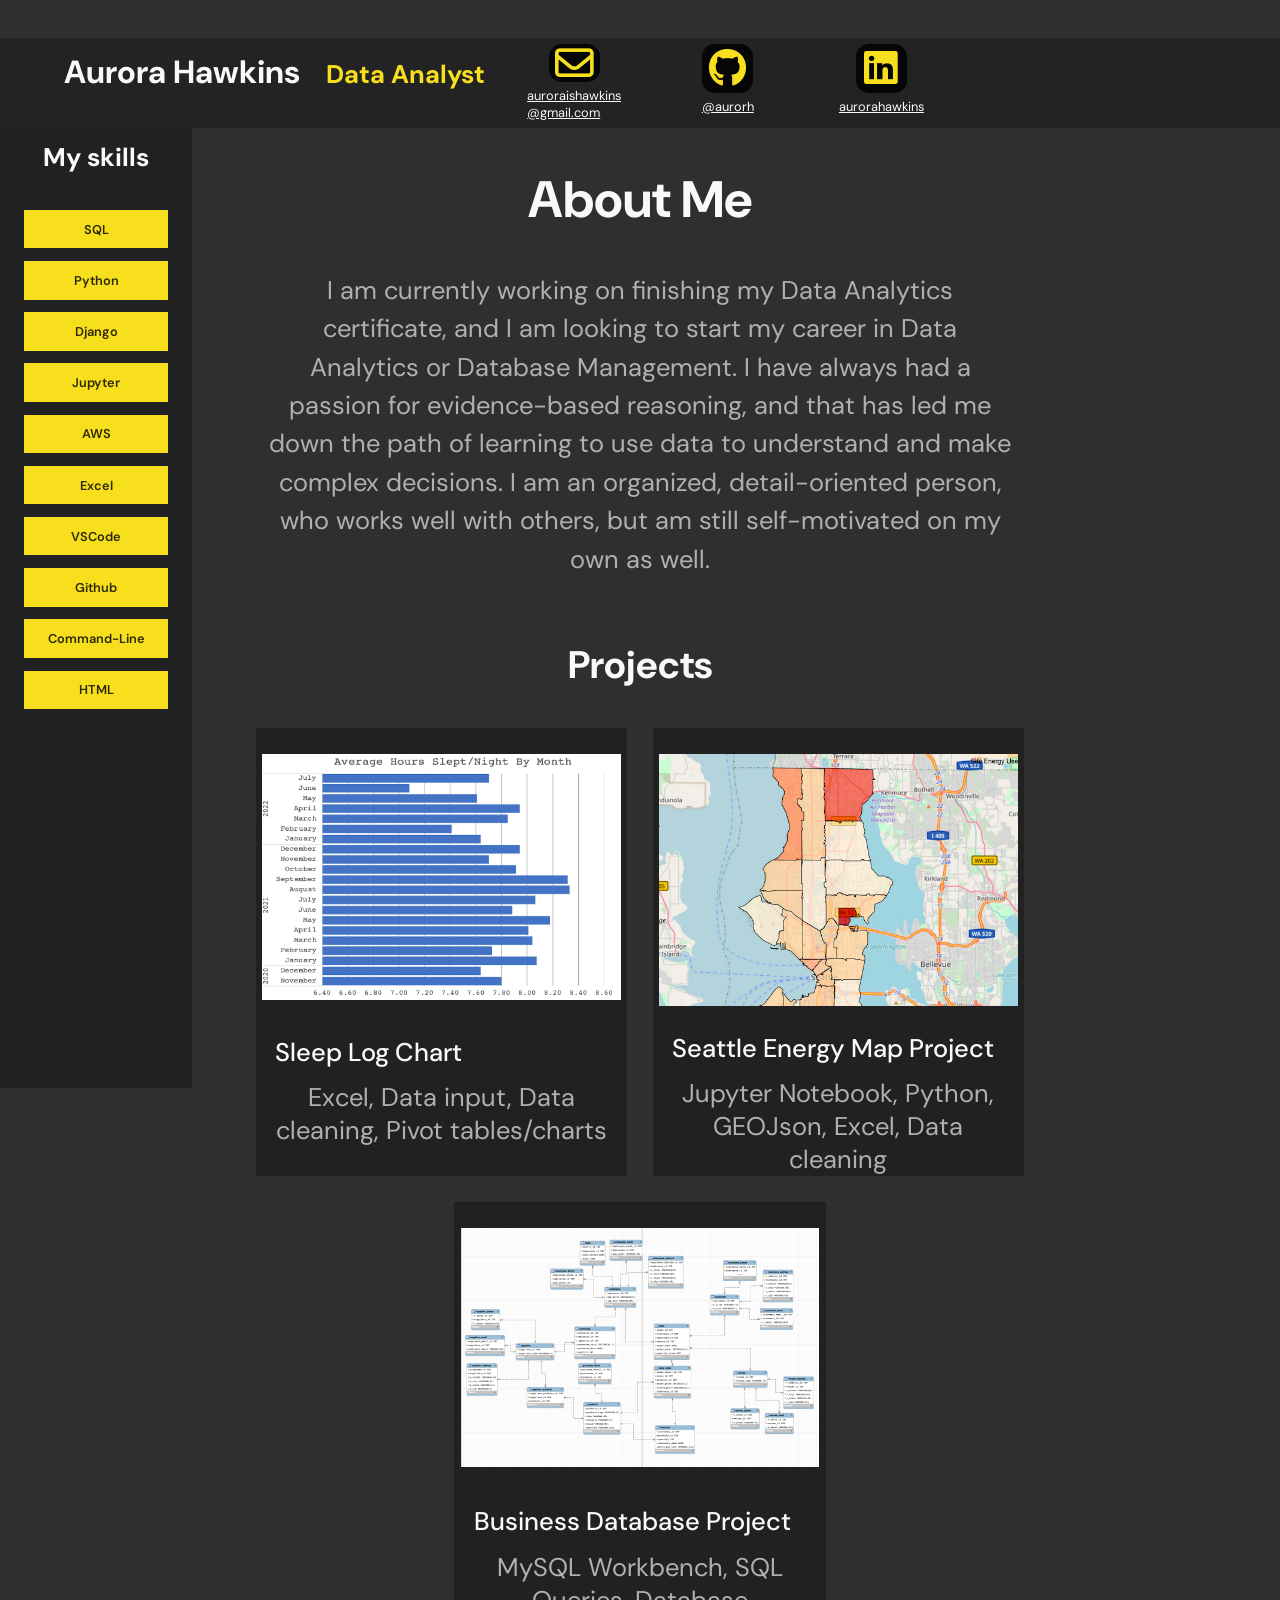
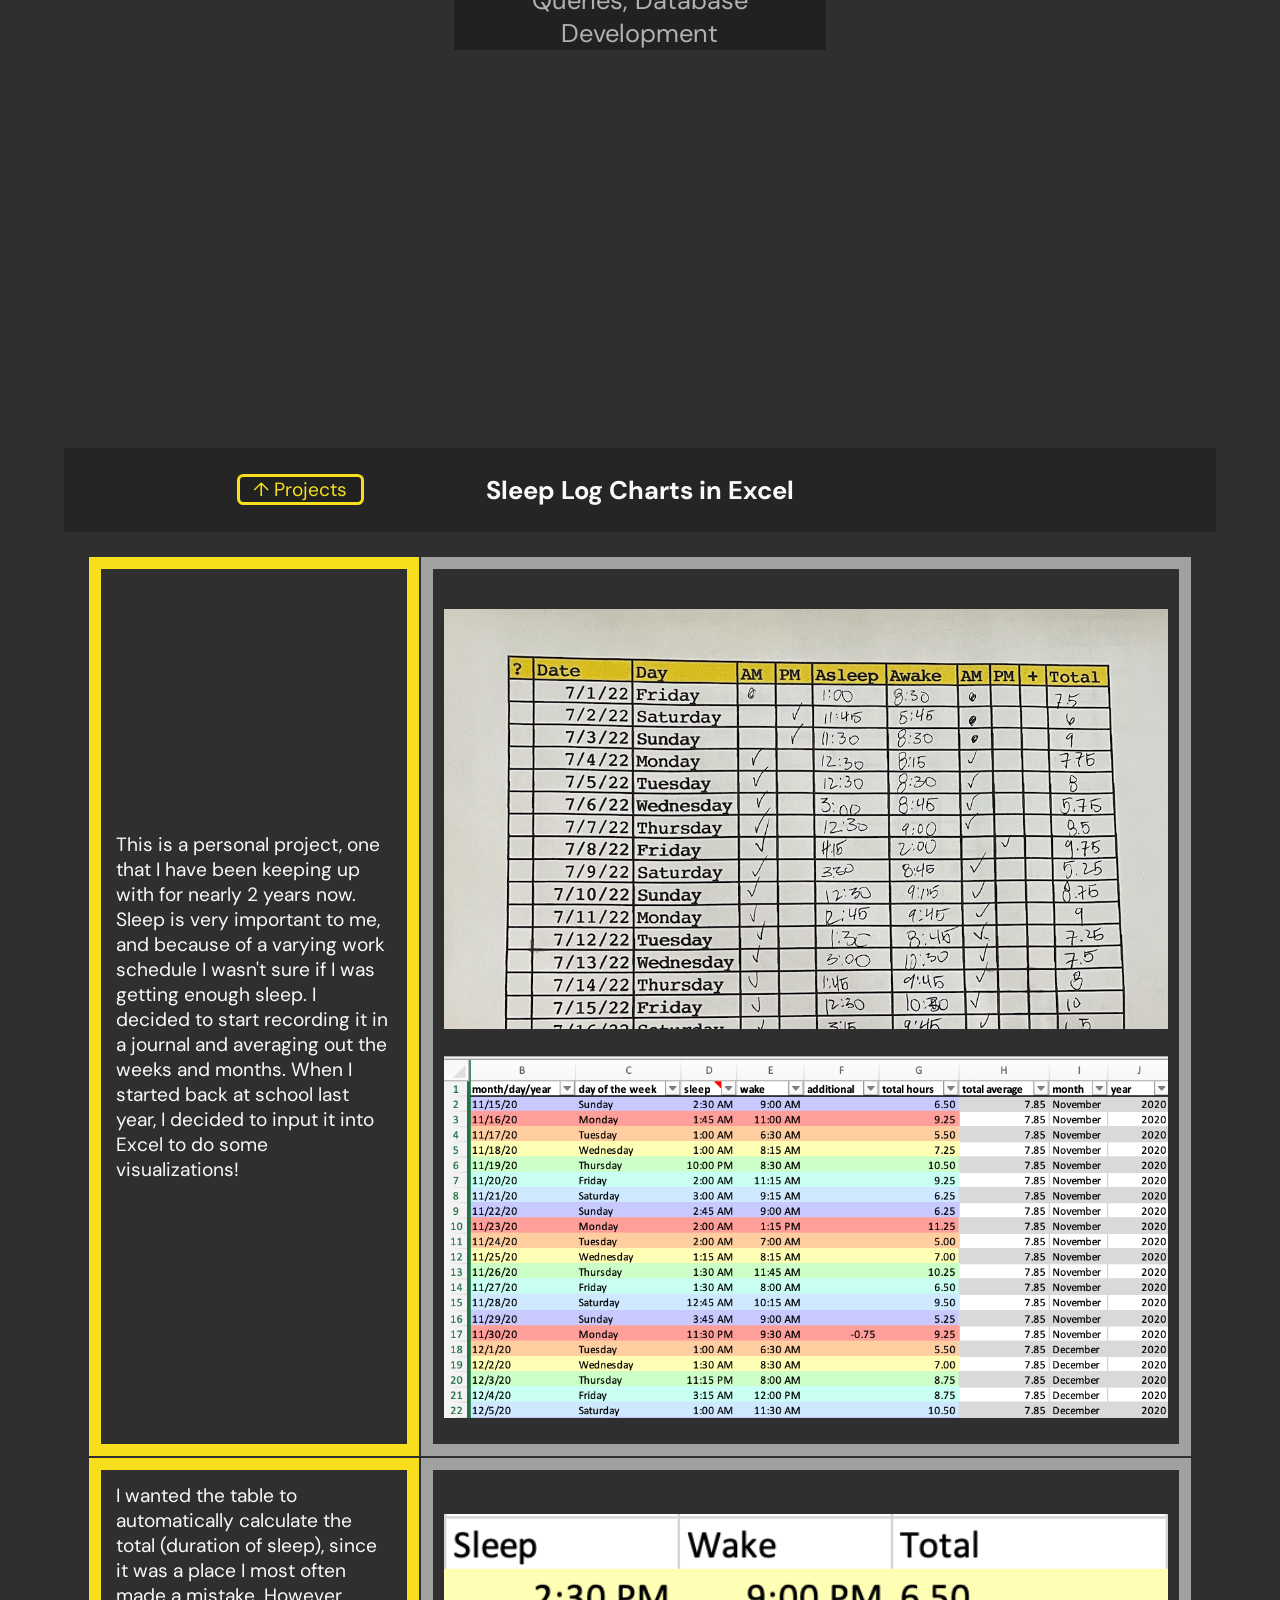
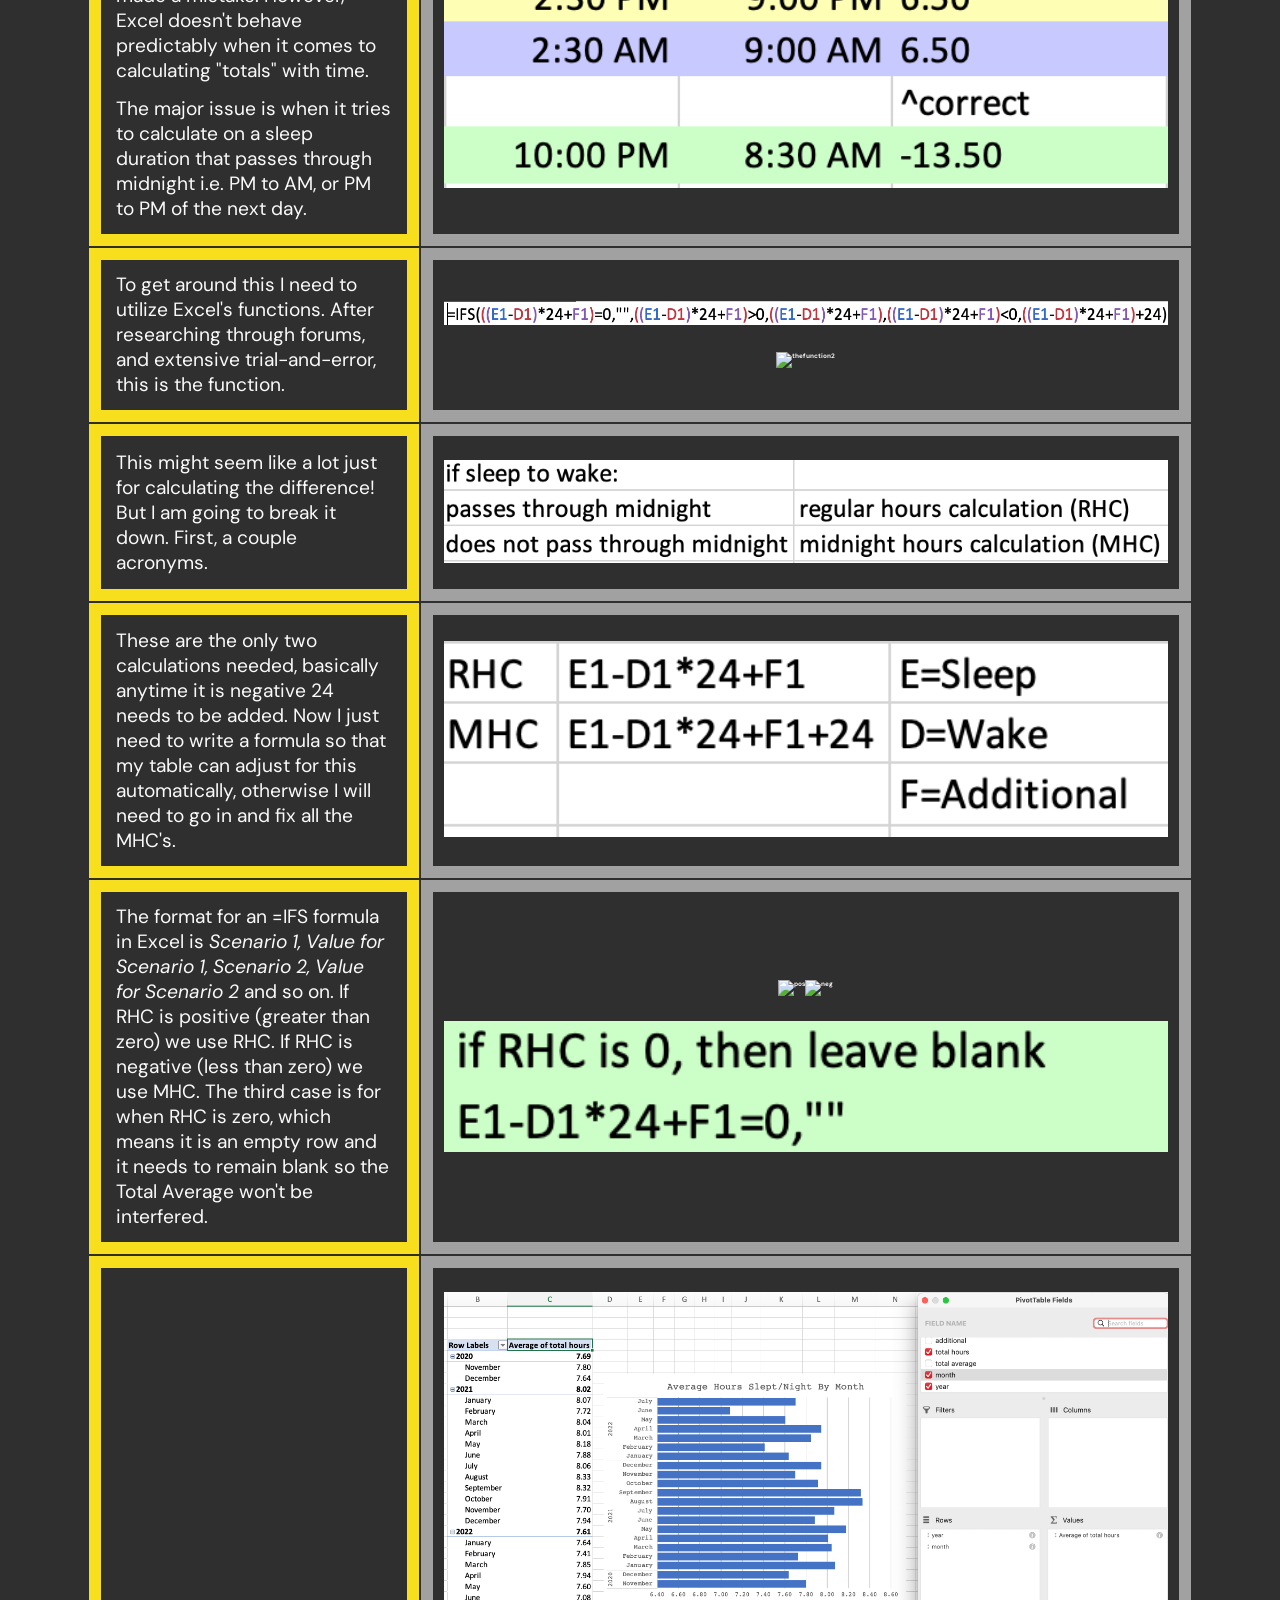
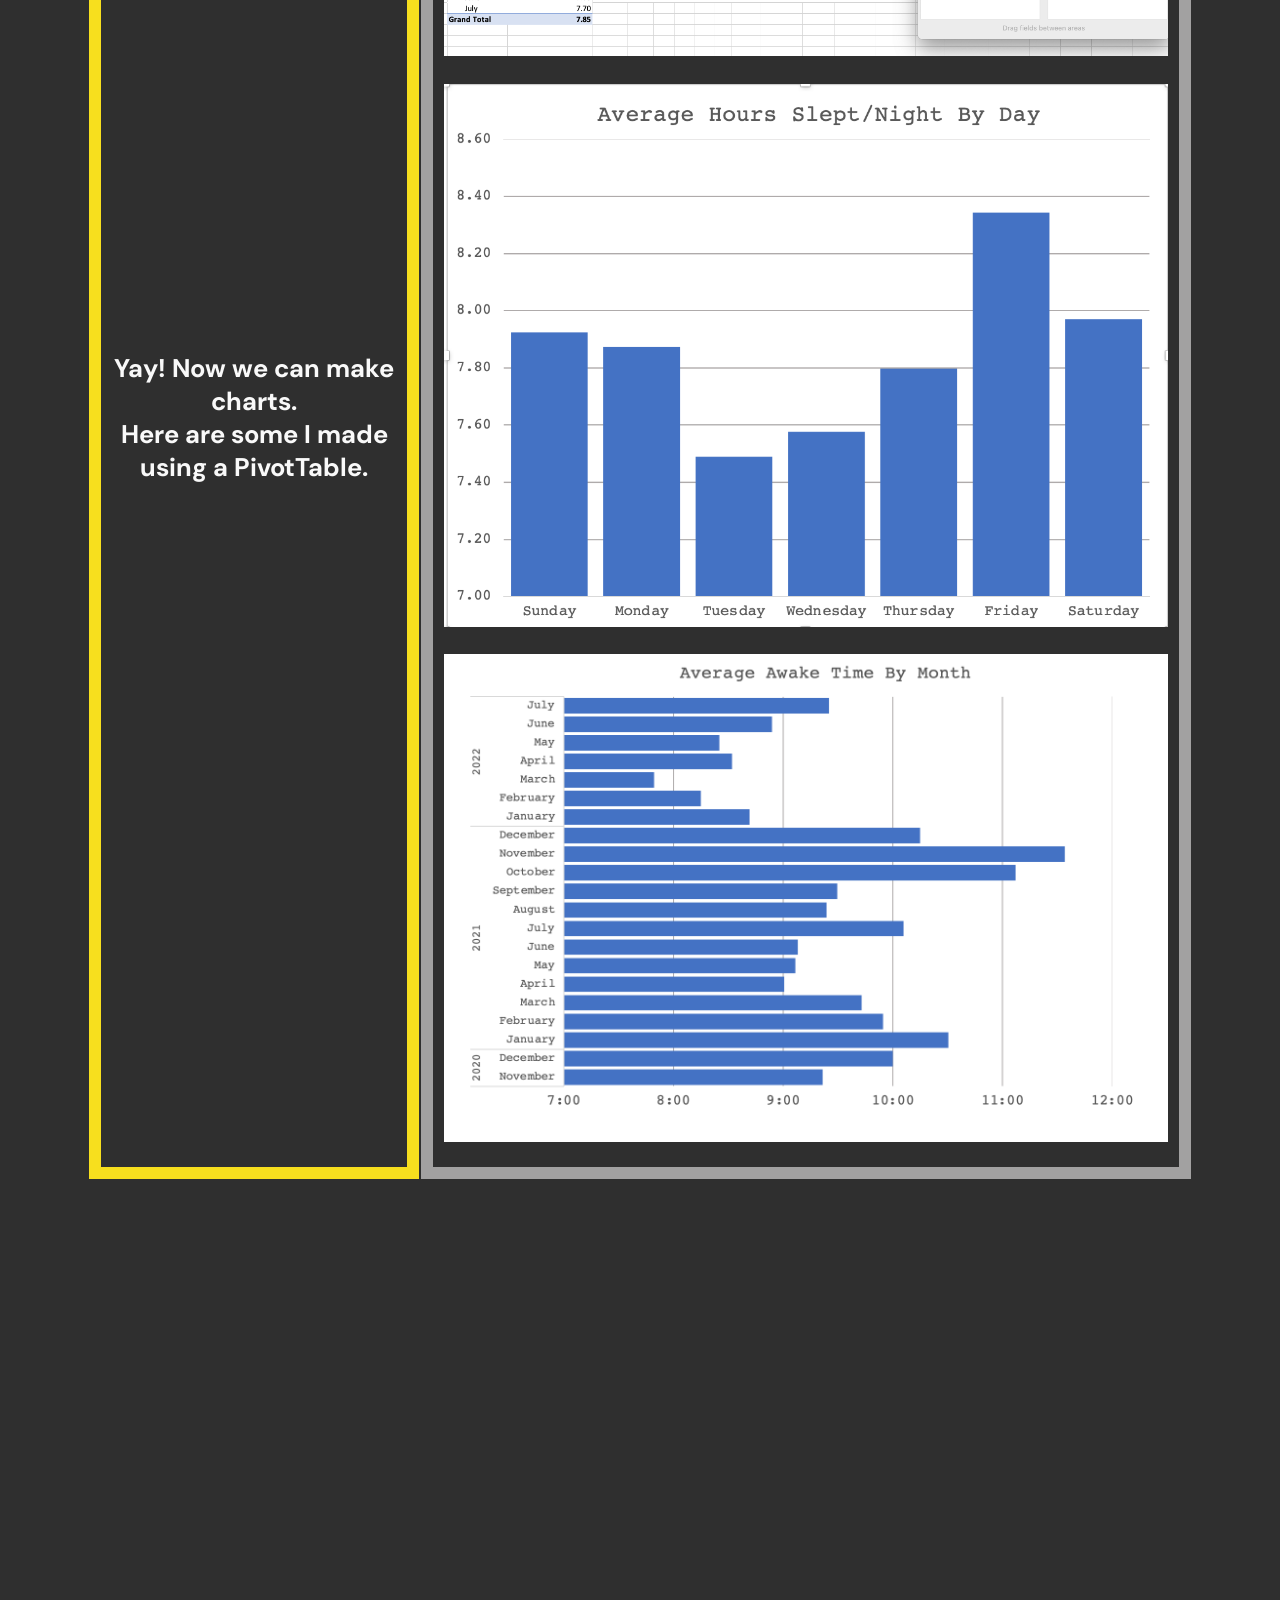
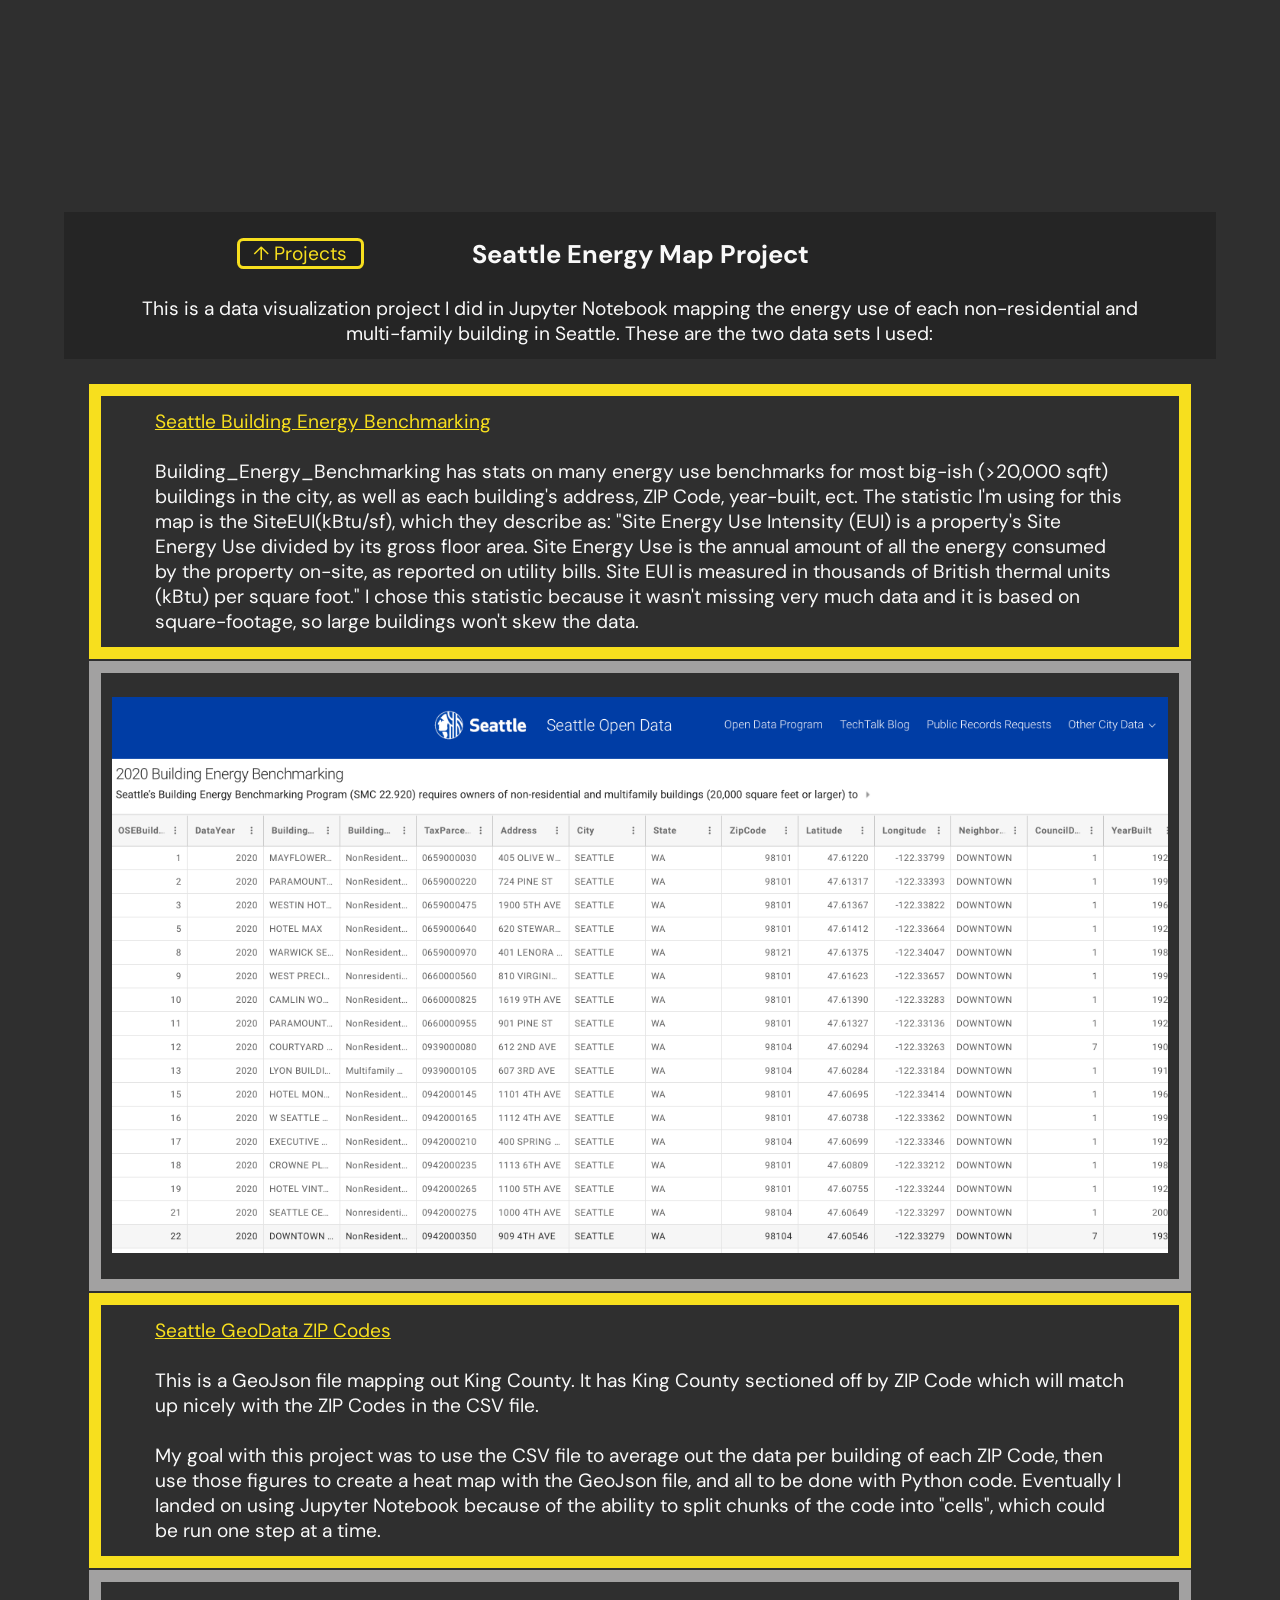
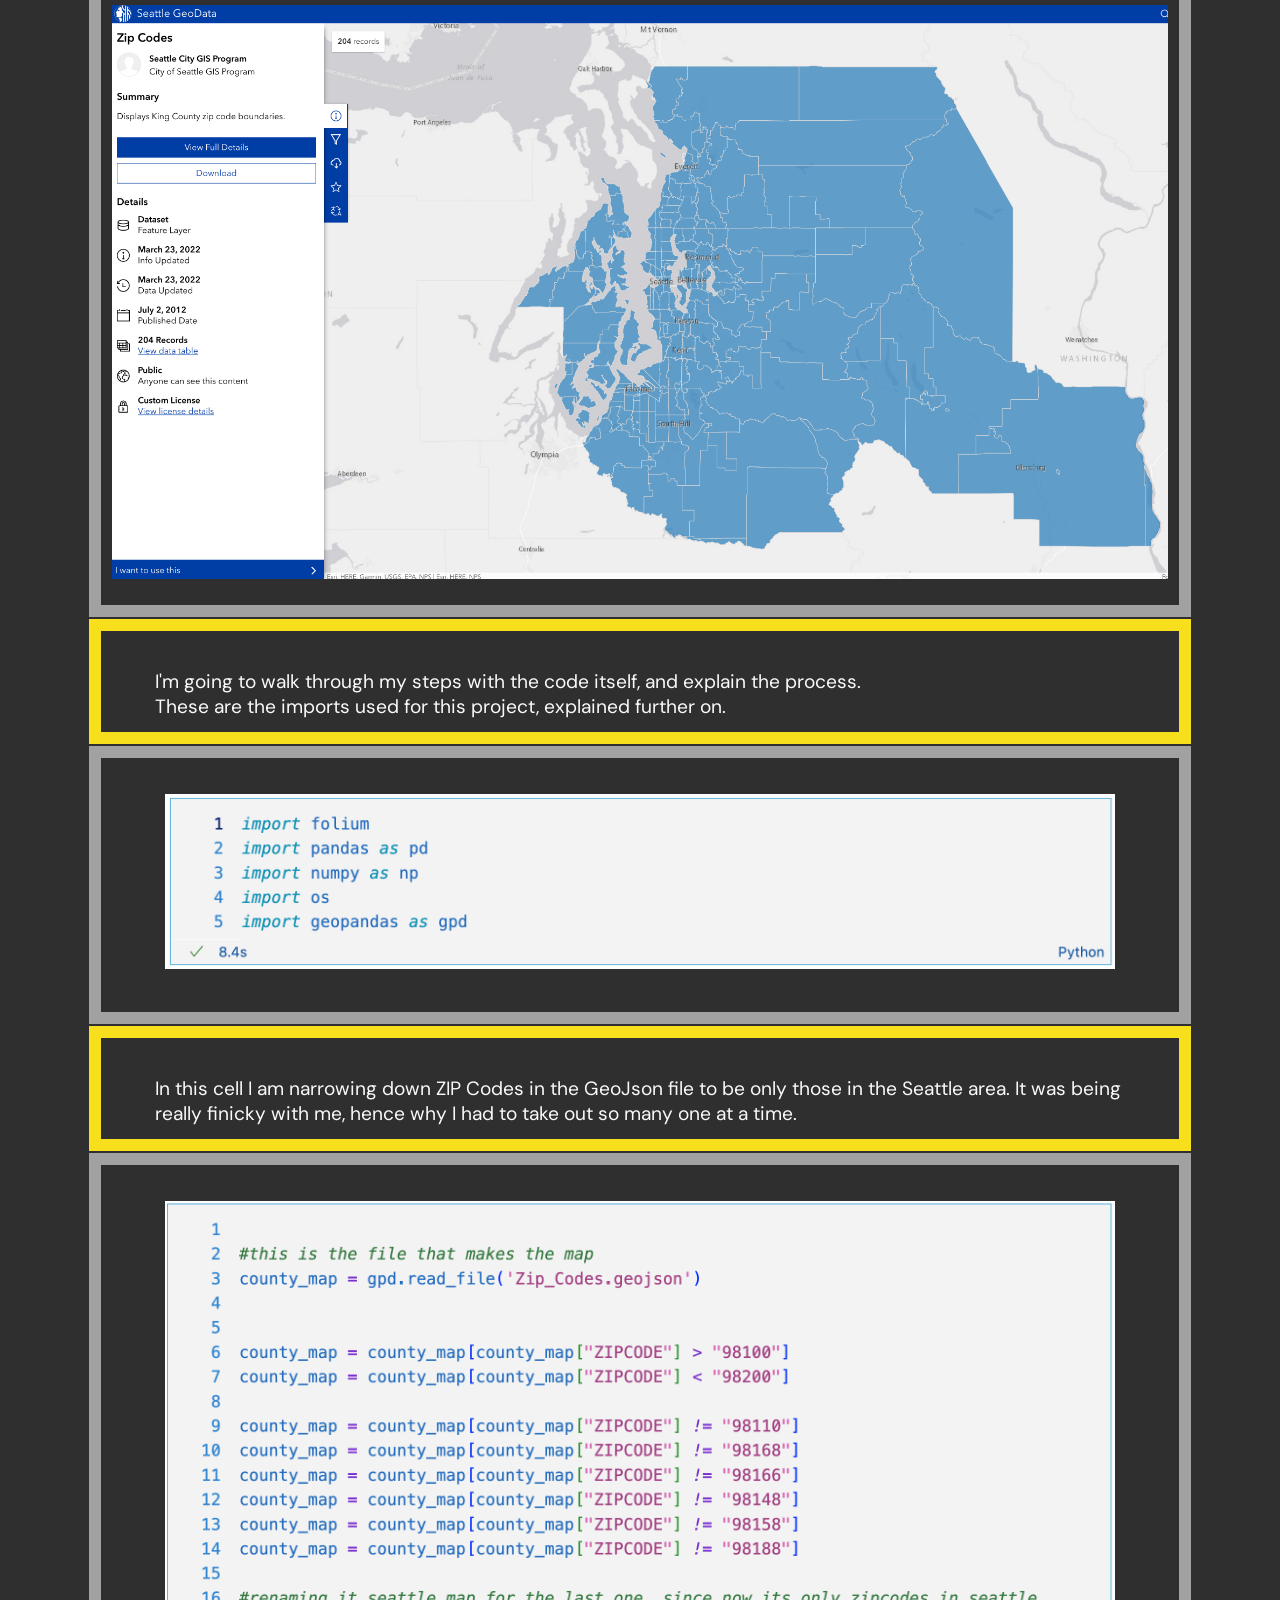
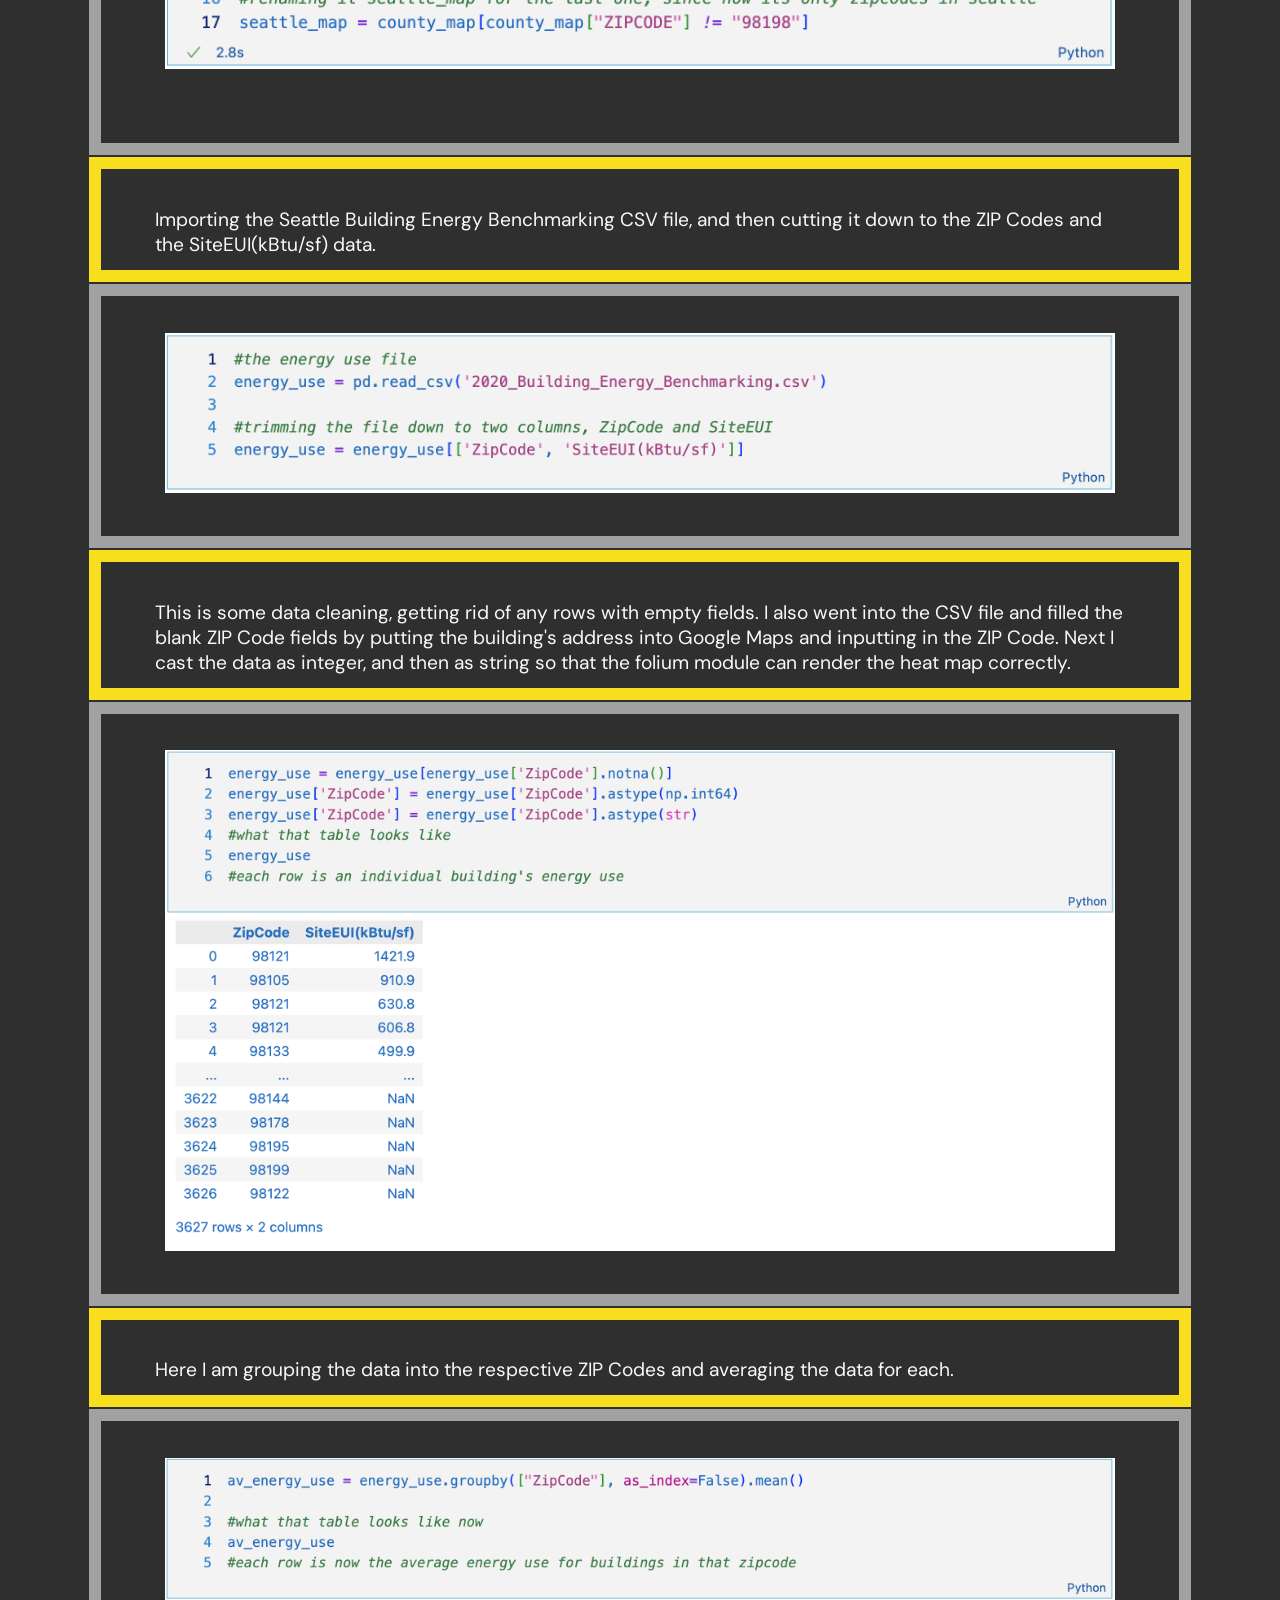
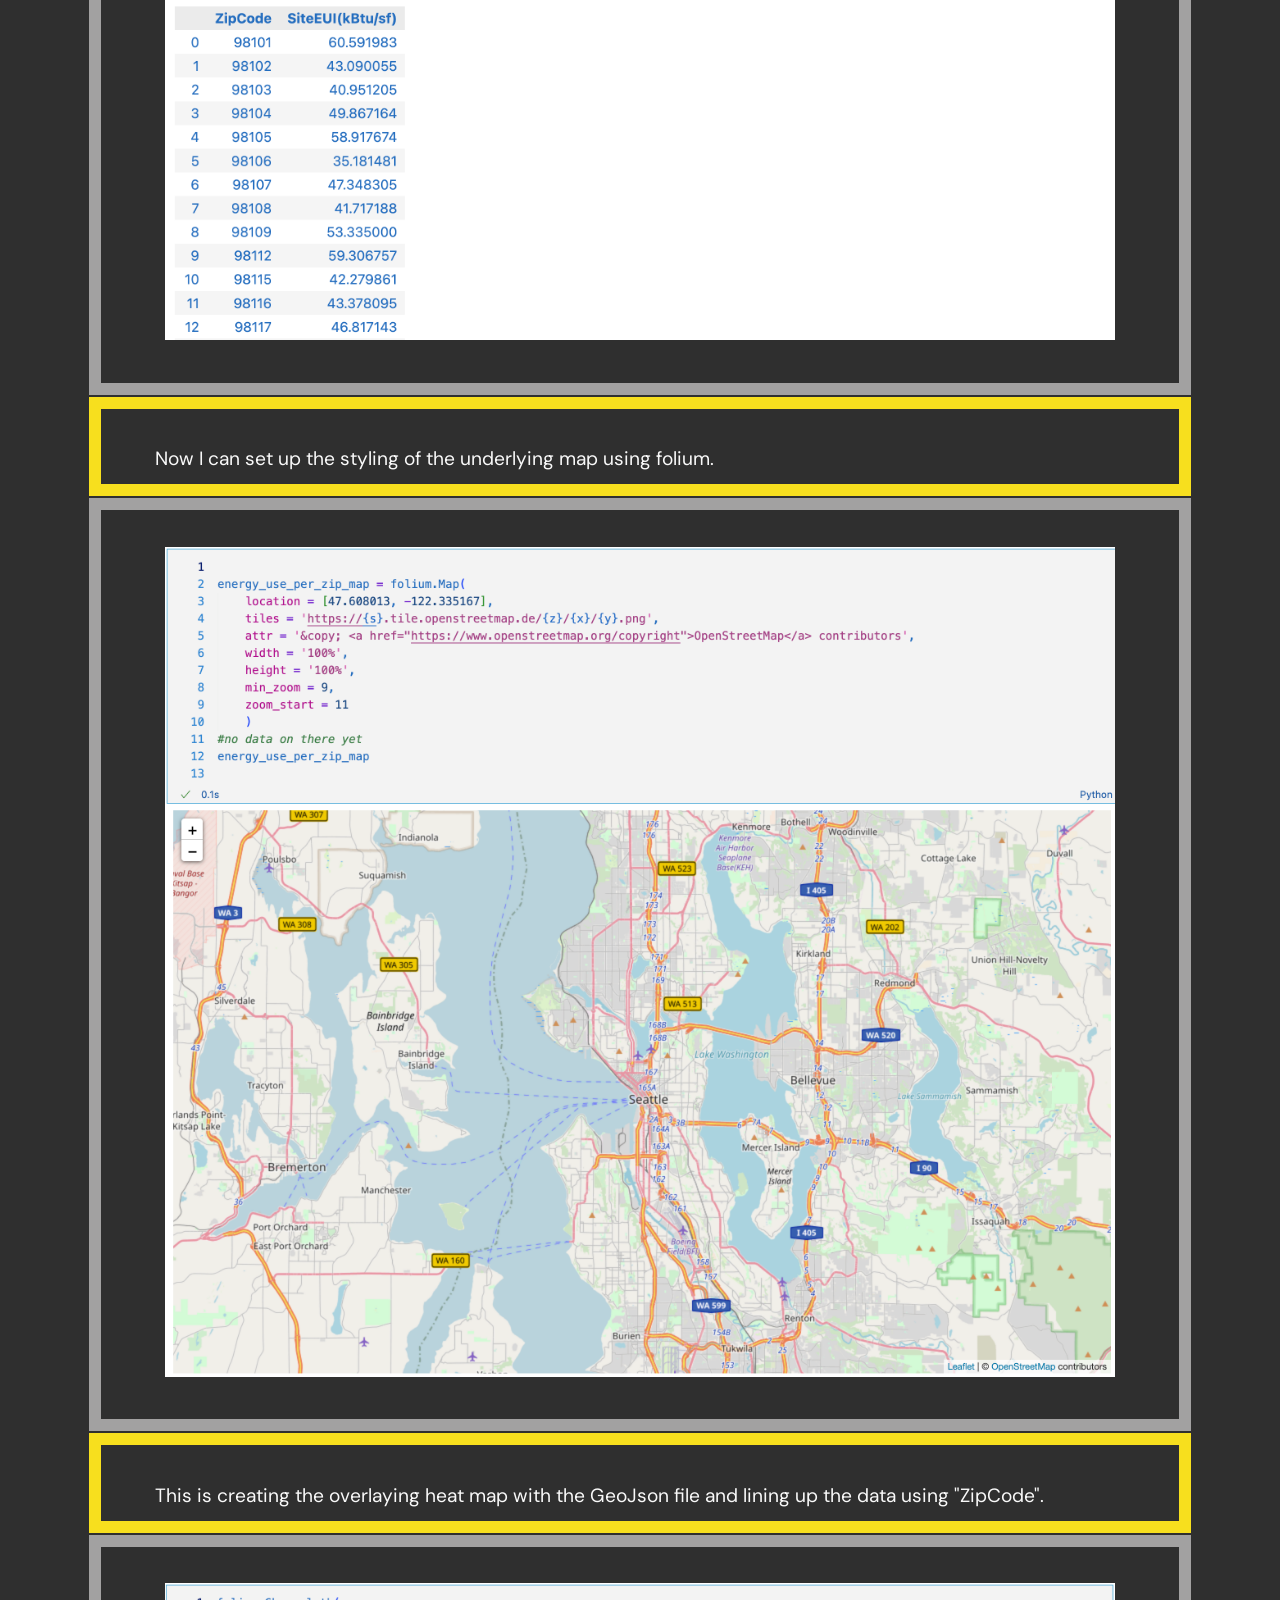
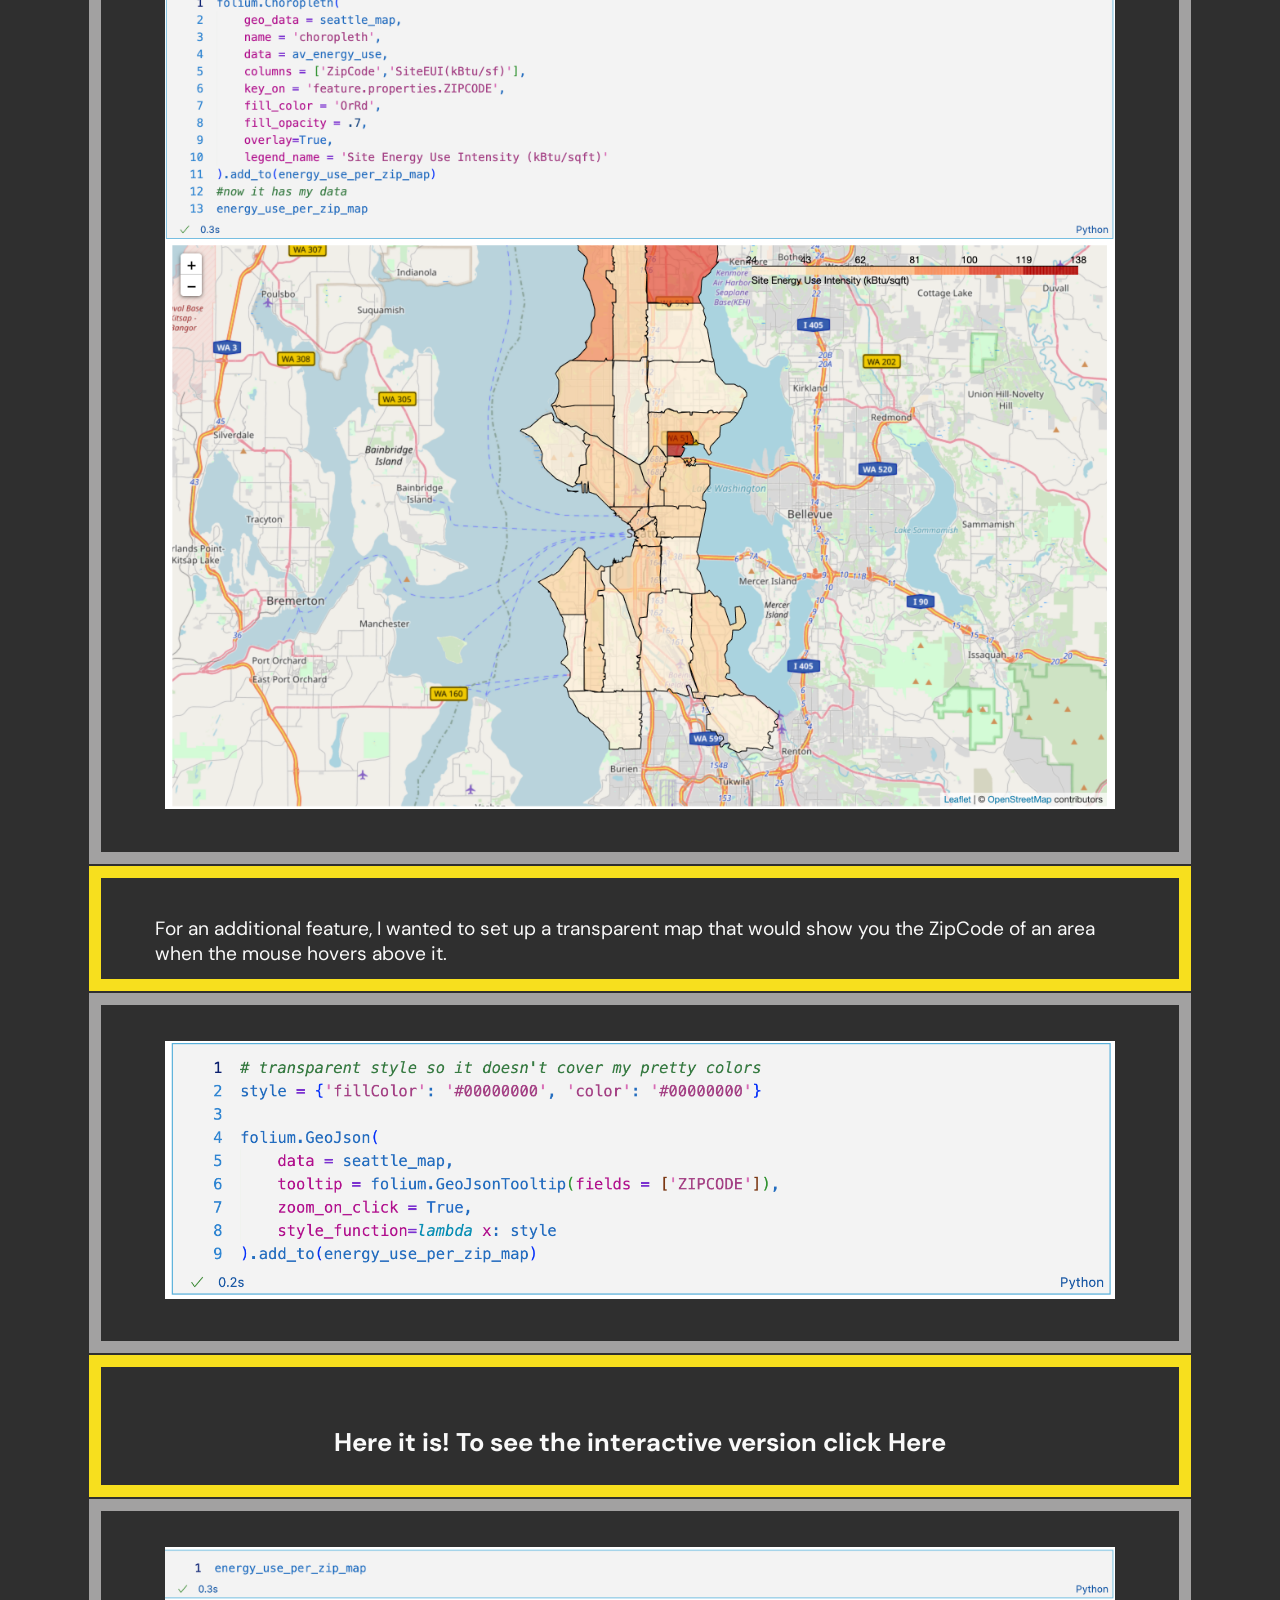
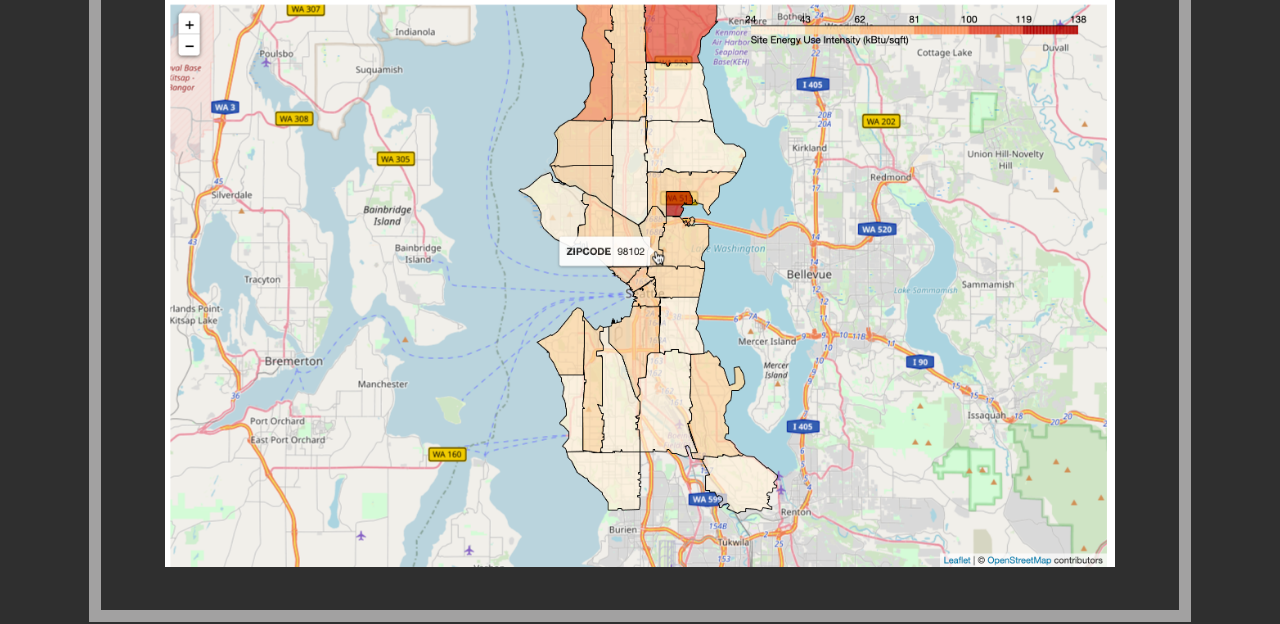
==== commit 837e2c54: "Update index.html" ====
--- a/index.html
+++ b/index.html
@@ -70,7 +70,7 @@
                     to
                     use
                     data to understand and make complex decisions.
-                    I am an organized, detail-oriented person, who works well with others, but still
+                    I am an organized, detail-oriented person, who works well with others, but am still
                     self-motivated
                     on my
                     own
@@ -153,7 +153,7 @@
             </td>
             <th>
                 <br> <br>
-                <img src="log.png" style="width: 60%;"><br><img src="spreadsheet.png" alt="spreadsheet" style="width: 65%;">
+                <img src="log.png"><br><img src="spreadsheet.png" alt="spreadsheet">
             </th>
         </tr>
         <tr>
@@ -175,7 +175,7 @@
                     After researching through forums, and extensive trial-and-error, this is the function. </p>
             </td>
             <th>
-                <img src="thefunction.png" alt="thefunction">
+                <img src="thefunction.png" alt="thefunction" style="width:100%;"><img src="thefunction2.png" alt="thefunction2" style="width:70%;">
             </th>
         </tr>
         <tr>
@@ -211,20 +211,20 @@
             </td>
 
             <th>
-                <img src="posneg.png" alt="posneg"><img src="zero.png" alt="zero" style="width: 50%;">
-            </th>
-        </tr>
-        <tr>
-            <td>
-                <p>Yay! Now we can make charts.
+                <img src="pos.png" alt="pos"><img src="neg.png" alt="neg"><img src="zero.png" alt="zero">
+            </th>
+        </tr>
+        <tr>
+            <td>
+                <h1>Yay! Now we can make charts.
                     <br> Here are some I made using a PivotTable.
-                </p>
-            </td>
-
-            <th>
-                <img src="pivottable.png" alt="pivottable" style="width: 75%">
-                <img src="daysoftheweek.png" alt="daysoftheweek" style="width: 45%">
-                <img src="waketime.png" alt="waketime" style="width: 50%">
+                </h1>
+            </td>
+
+            <th>
+                <img src="pivottable.png" alt="pivottable">
+                <img src="daysoftheweek.png" alt="daysoftheweek">
+                <img src="waketime.png" alt="waketime" >
             </th>
         </tr>
 
@@ -330,7 +330,7 @@
         <tr>
             <th>
                 <p>
-                    <img src="cell3.png" alt="cell3"><img>
+                    <img src="cell3.png" alt="cell3"></img>
                 </p>
             </th>
         </tr>
@@ -348,7 +348,7 @@
         <tr>
             <th>
                 <p>
-                    <img src="cell4.png" alt="cell4"><img>
+                    <img src="cell4.png" alt="cell4"></img>
                 </p>
             </th>
         </tr>
@@ -362,7 +362,7 @@
         <tr>
             <th>
                 <p>
-                    <img src="cell5.png" alt="cell5"><img>
+                    <img src="cell5.png" alt="cell5"></img>
                 </p>
             </th>
         </tr>
@@ -377,7 +377,7 @@
         <tr>
             <th>
                 <p>
-                    <img src="cell6.png" alt="cell6"><img>
+                    <img src="cell6.png" alt="cell6"></img>
                 </p>
             </th>
         </tr>
@@ -392,7 +392,7 @@
         <tr>
             <th>
                 <p>
-                    <img src="cell7.png" alt="cell7"><img>
+                    <img src="cell7.png" alt="cell7"></img>
                 </p>
             </th>
         </tr>
@@ -407,23 +407,23 @@
         <tr>
             <th>
                 <p>
-                    <img src="cell8.png" alt="cell8"><img>
-                </p>
-            </th>
-        </tr>
-        <tr>
-            <td colspan="2">
-                <p><br>
+                    <img src="cell8.png" alt="cell8"></img>
+                </p>
+            </th>
+        </tr>
+        <tr>
+            <td colspan="2">
+                <h1><br>
                     Here it is! To see the interactive version click <a
                         href="https://nbviewer.org/github/aurorh/SeattleBuildingEnergyUse/blob/main/mapfinl.ipynb"
                         target="_blank" rel=”noopener”>Here</a>
-                </p>
-            </td>
-        </tr>
-        <tr>
-            <th>
-                <p>
-                    <img src="cell9.png" alt="cell9"><img>
+                </h1>
+            </td>
+        </tr>
+        <tr>
+            <th>
+                <p>
+                    <img src="cell9.png" alt="cell9"></img>
                 </p>
             </th>
         </tr>
--- a/styles.css
+++ b/styles.css
@@ -281,11 +281,14 @@
     /* fixed header height*/
 }
 
+
+
+
 article {
-    width: 80%;
+    width: 90%;
     background-color: rgb(37, 37, 37);
-    position: absolute;
-    margin-bottom:100vw;
+    position: relative;
+    margin-bottom:200vw;
     margin-top: 150vw;
     text-align:center;
 
@@ -304,16 +307,17 @@
     font-size: 2vw;
     width: 90%;
     margin-left: 5%; 
+    margin-top: 1vw;
 
 }
 
 
 article img{
-    border: 1vw solid rgb(35, 35, 35);
-    width: 90%;
-    margin-top: 1vw;
+    width: 100%;
+    margin-top: 2vw;
     position: relative;
     bottom: 1vw;
+
 }
 
 article h3 {
@@ -333,31 +337,31 @@
 
 article p a {
     color:var(--yellow);
-    font-size:1vw;
+    font-size:1.5vw;
     text-decoration: underline;
 
 }
 
 article p{
-    font-size:1vw;
+    font-size:1.5vw;
 }
 
 article div.goto-top a {
     left: 15%;
     position: absolute;
     border: var(--yellow) solid;
-    border-radius: 2vw;
+    border-radius: .5vw;
     background-color: var(--gray-400);
-    width: 10%;
+    width: 11%;
     font-size: 1.5vw;
+    line-height: 2vw;
     color: var(--yellow);
     margin-top: 2vw;
 }
 
 td{
     border: 1vw solid var(--yellow);
-    padding: 1%;
-    text-align: center;
+    text-align: left;
     width: 30%;
 
     
@@ -367,5 +371,4 @@
     width: 70%;
      border: 1vw solid var(--gray-0);
     padding: 1%;
-        font-size: .5vw; }
-
+    font-size: .5vw; }
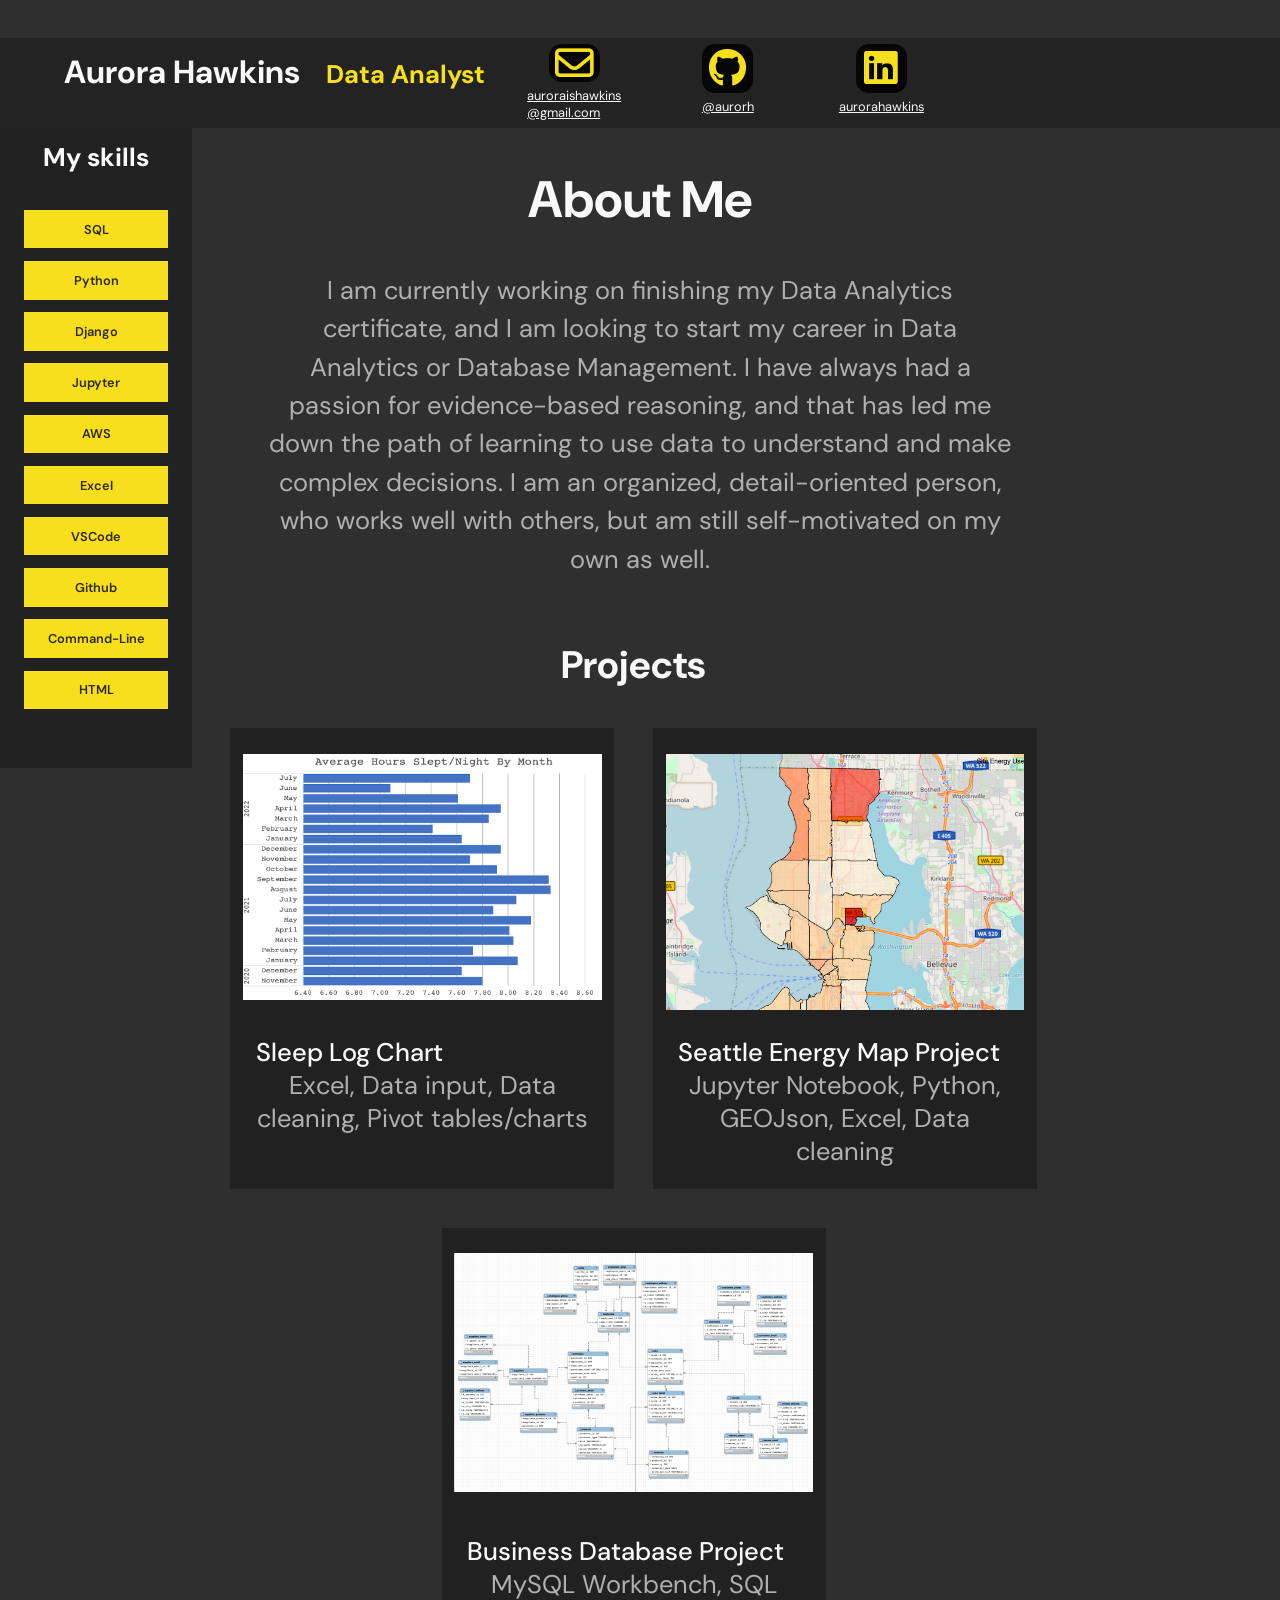
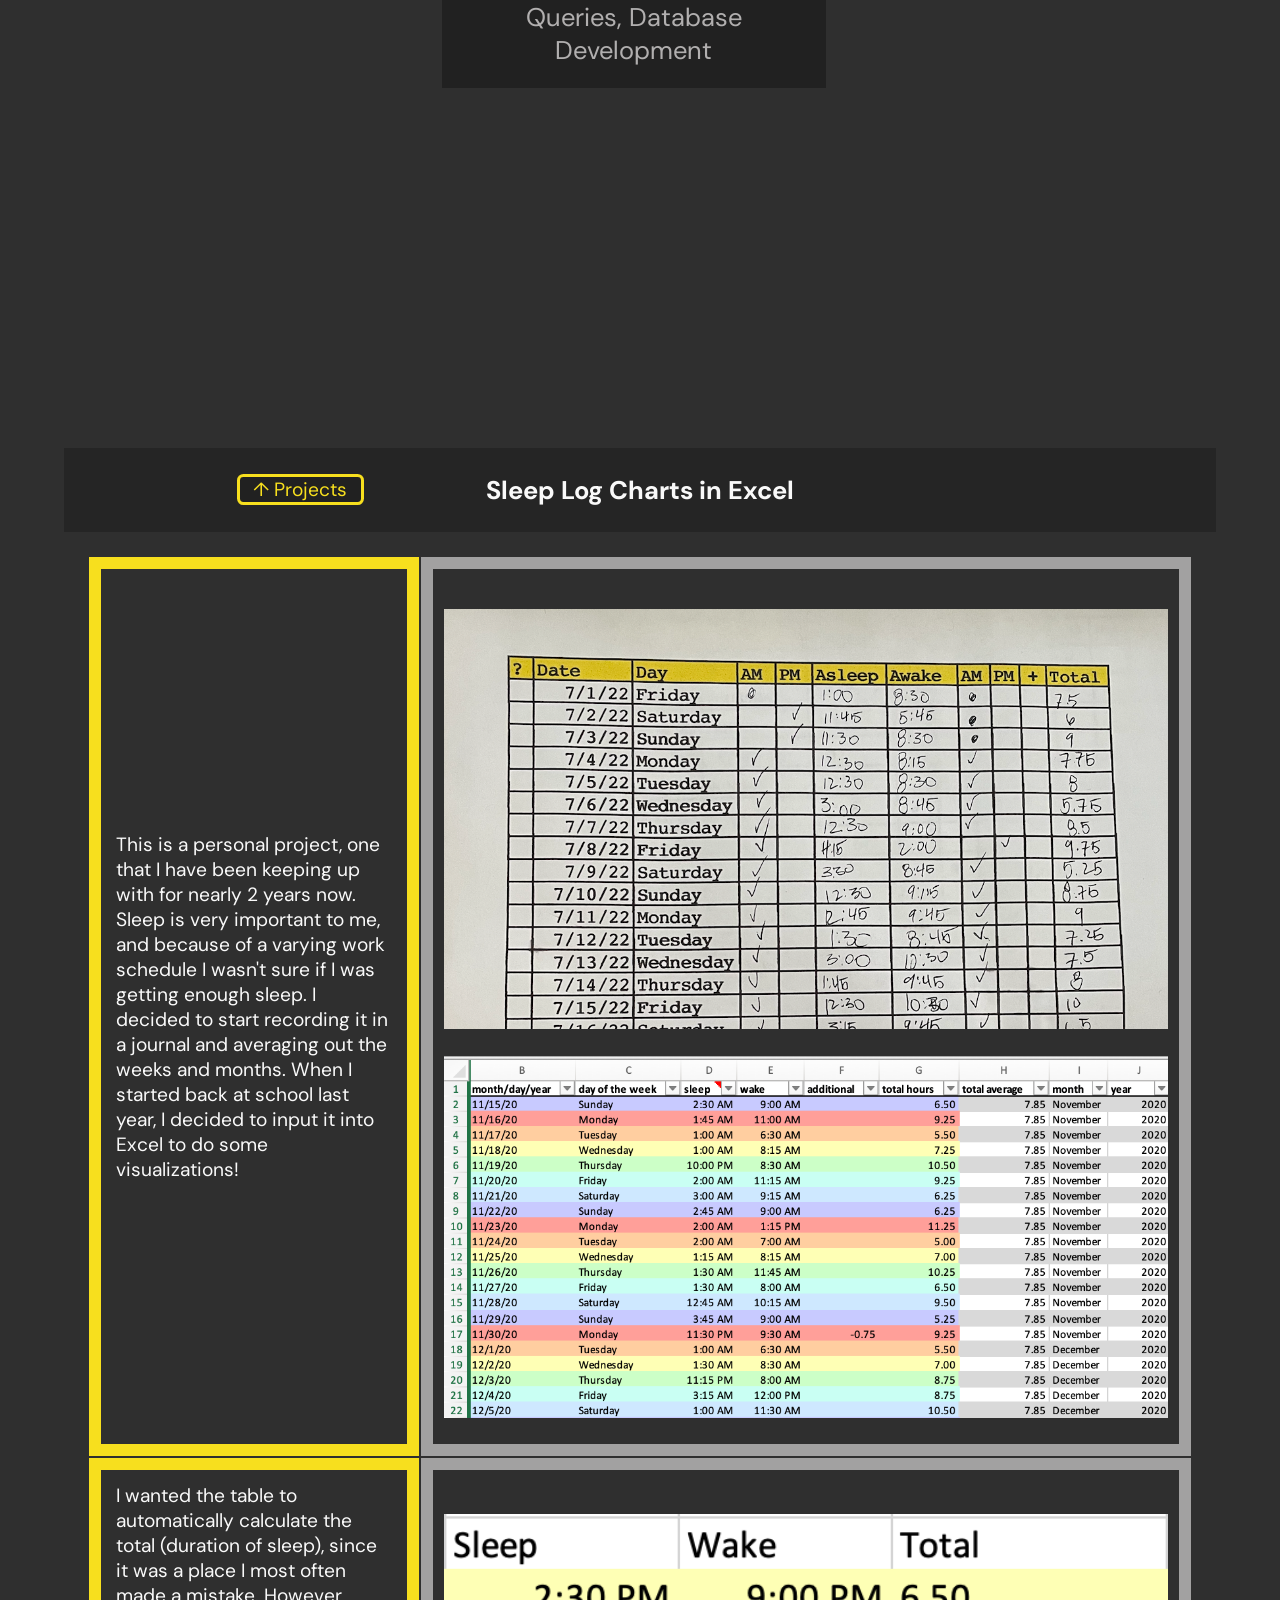
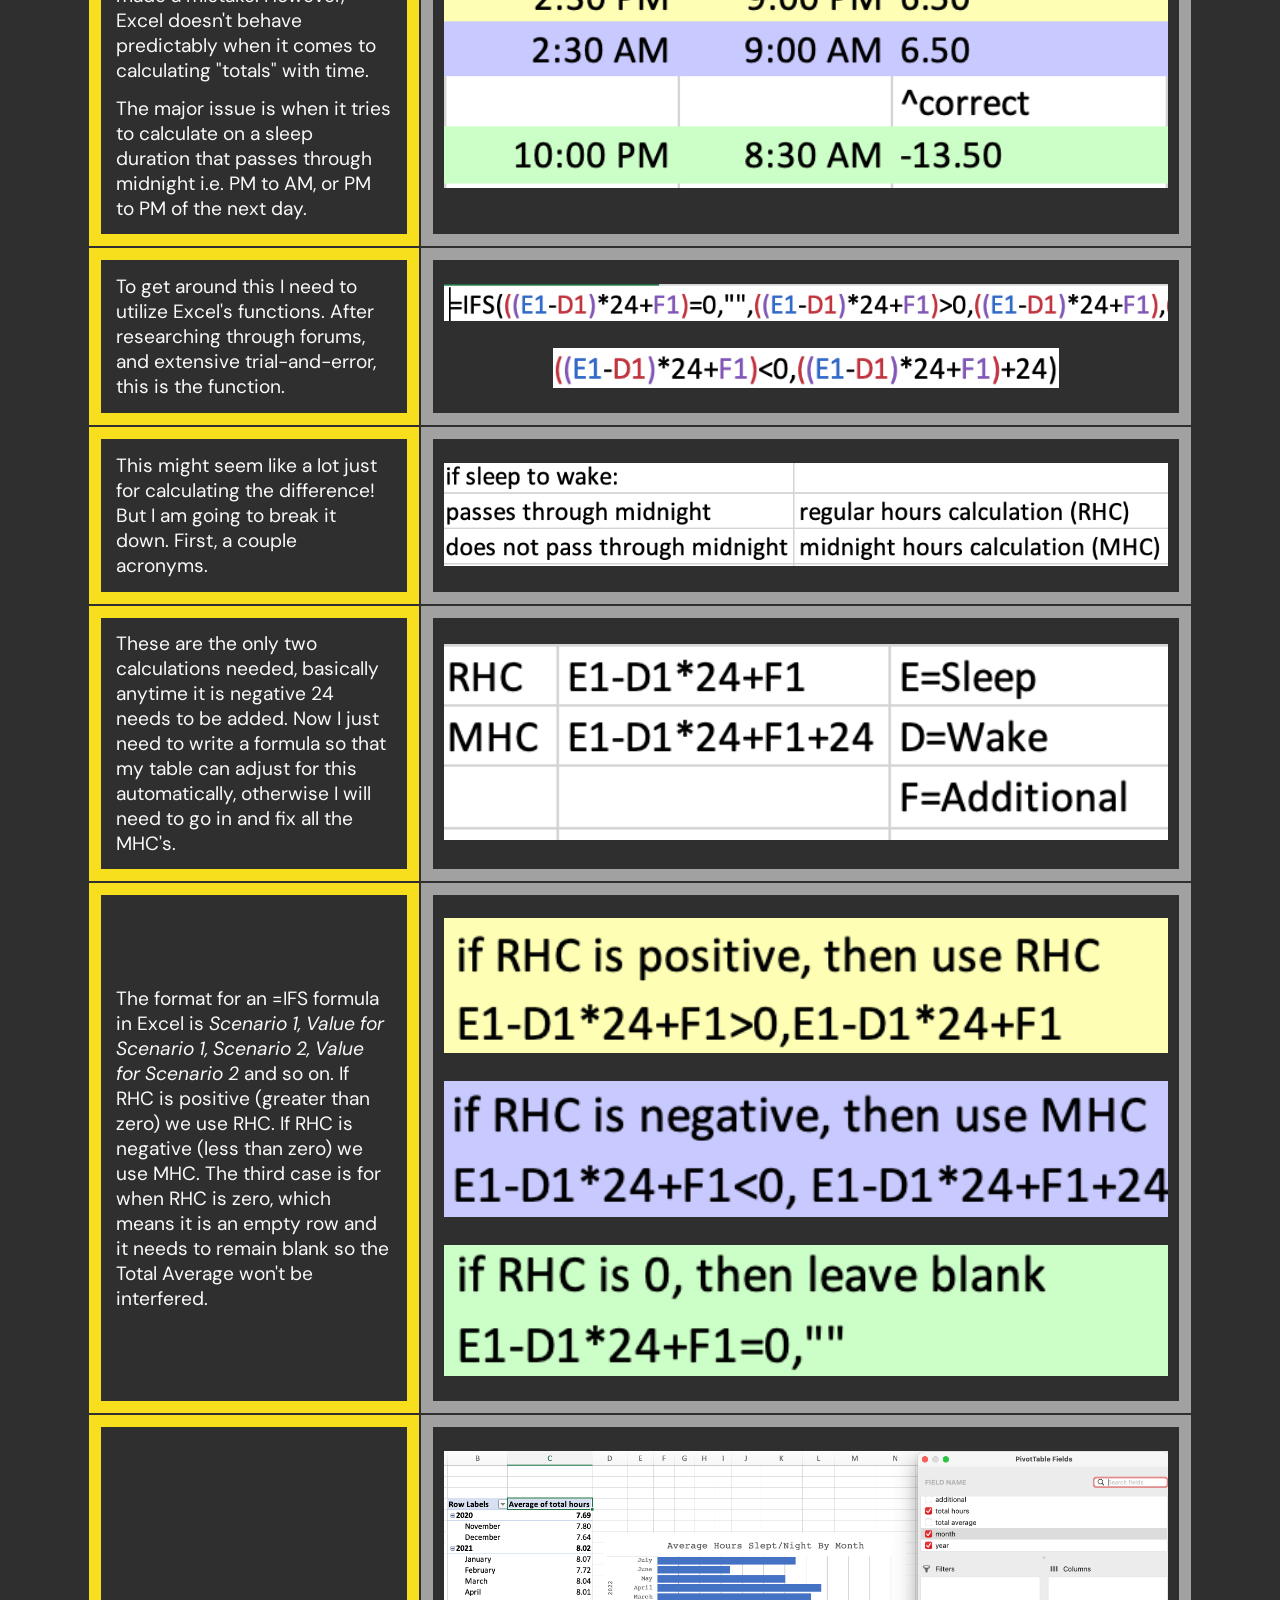
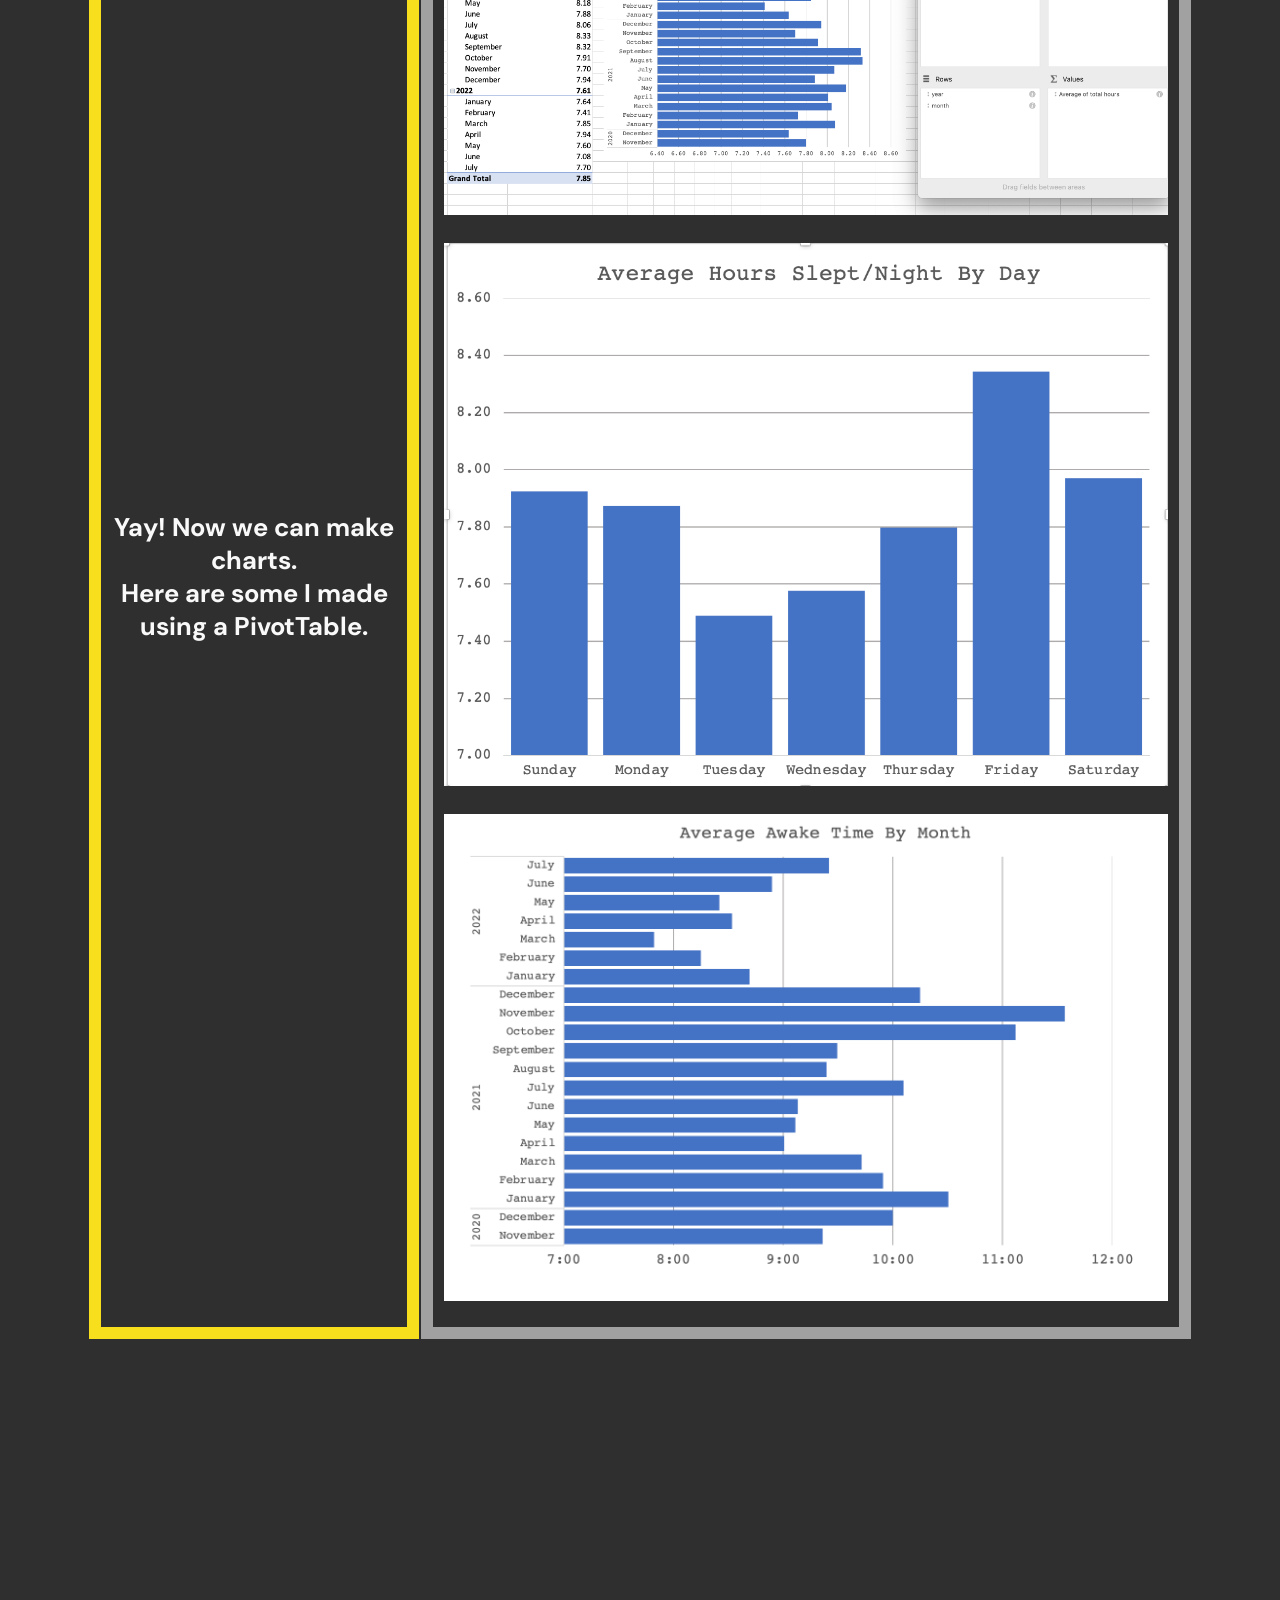
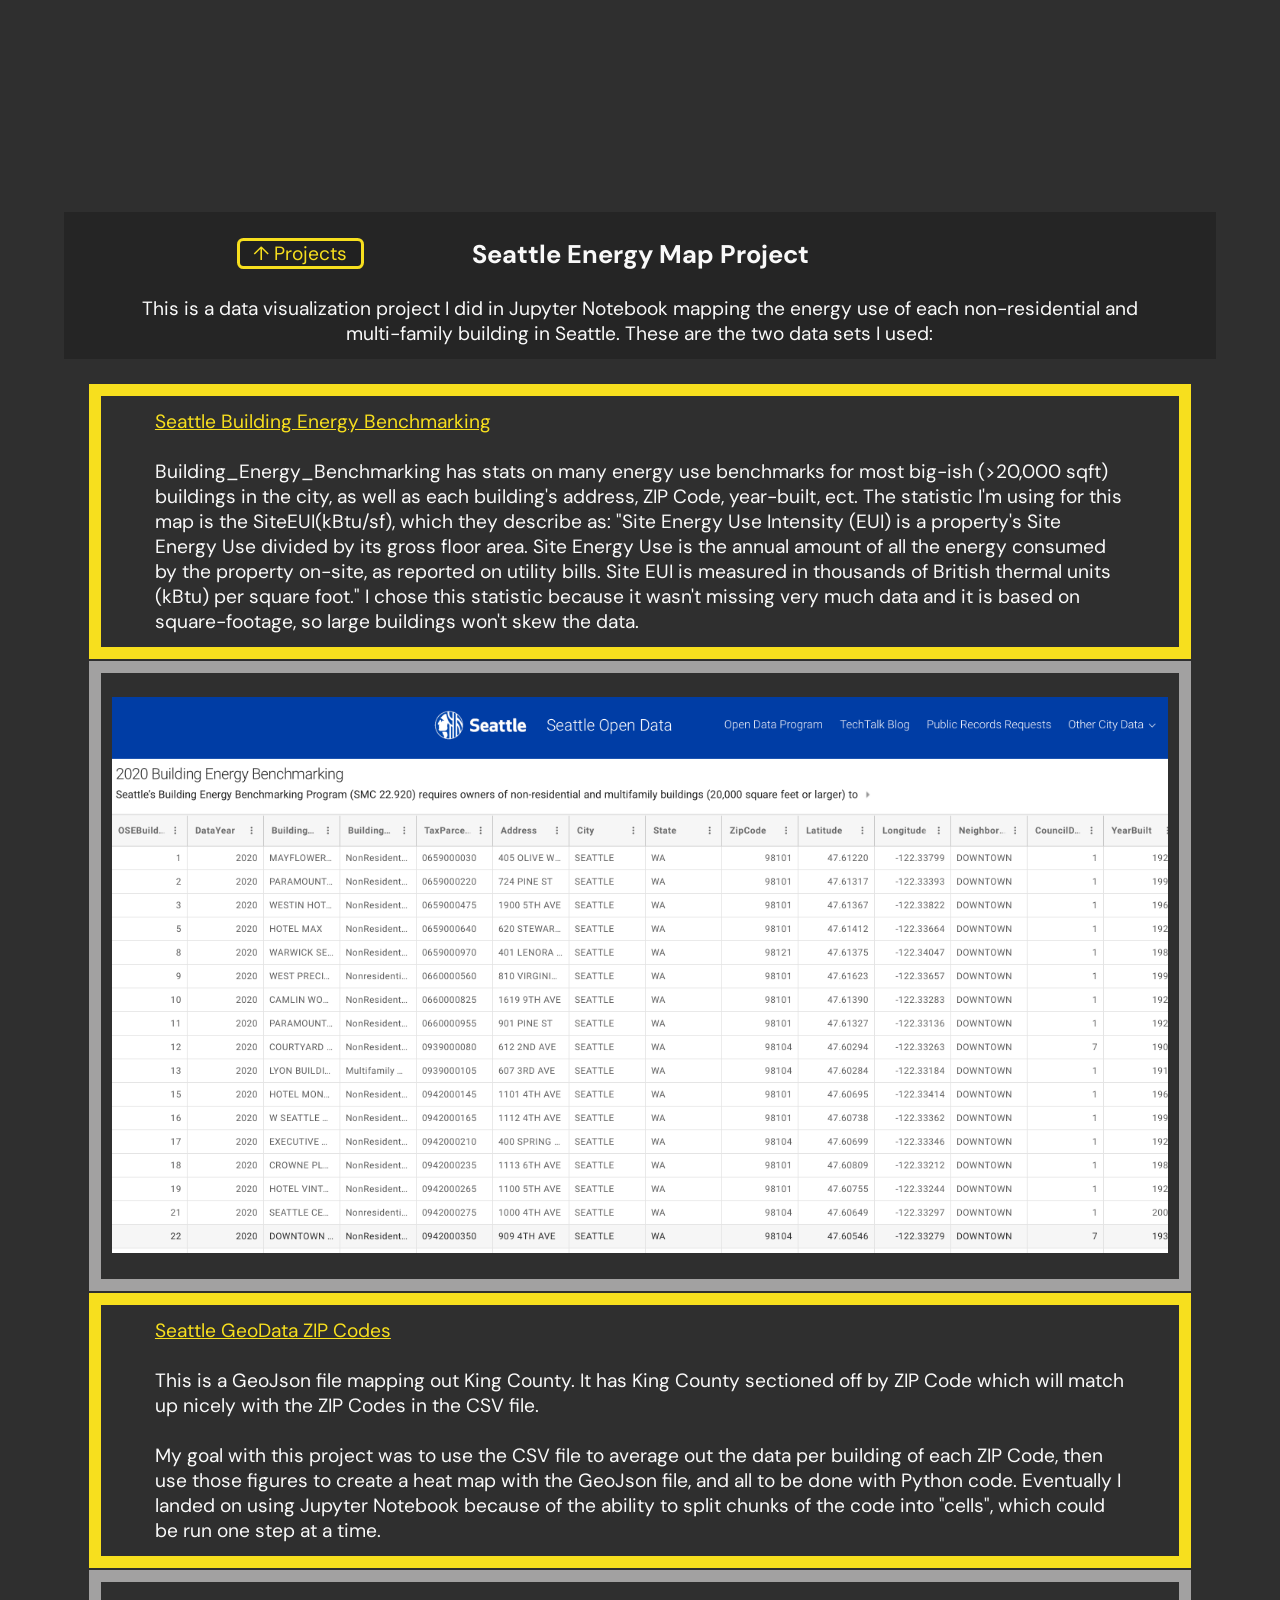
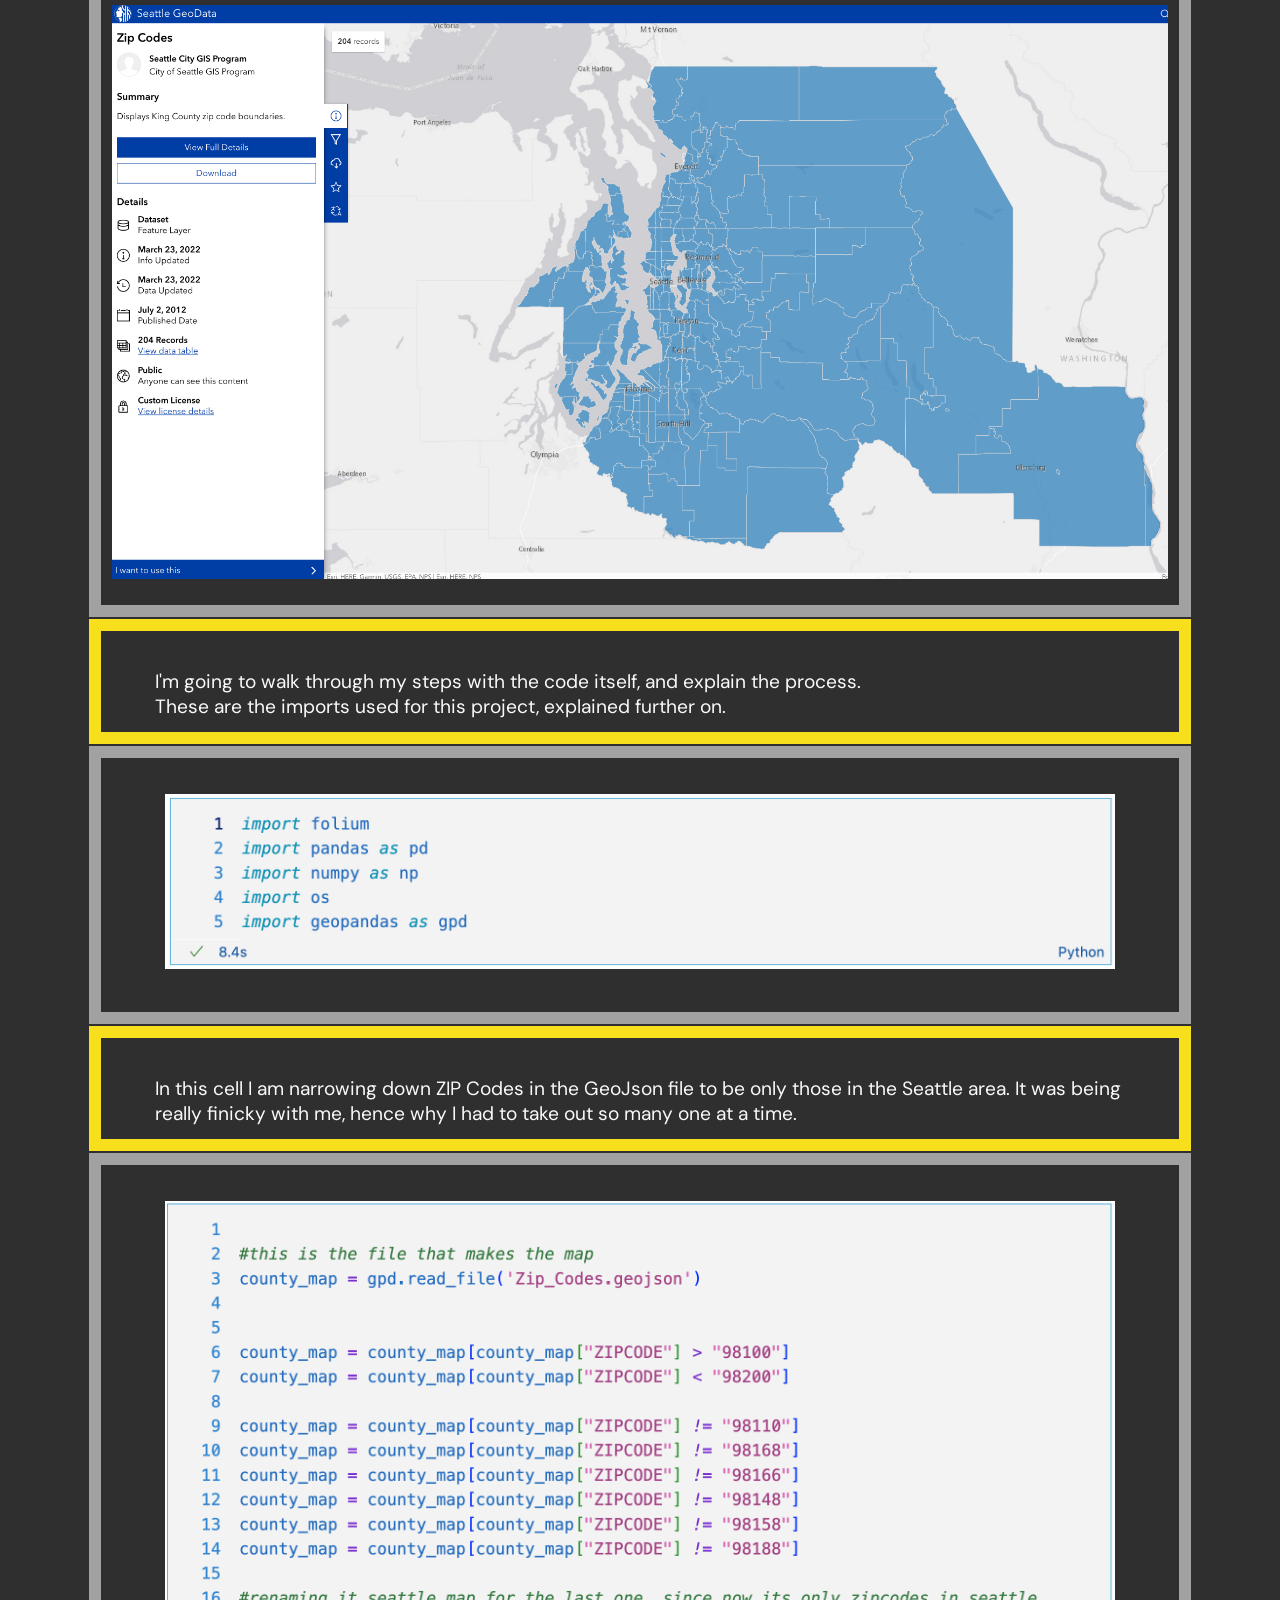
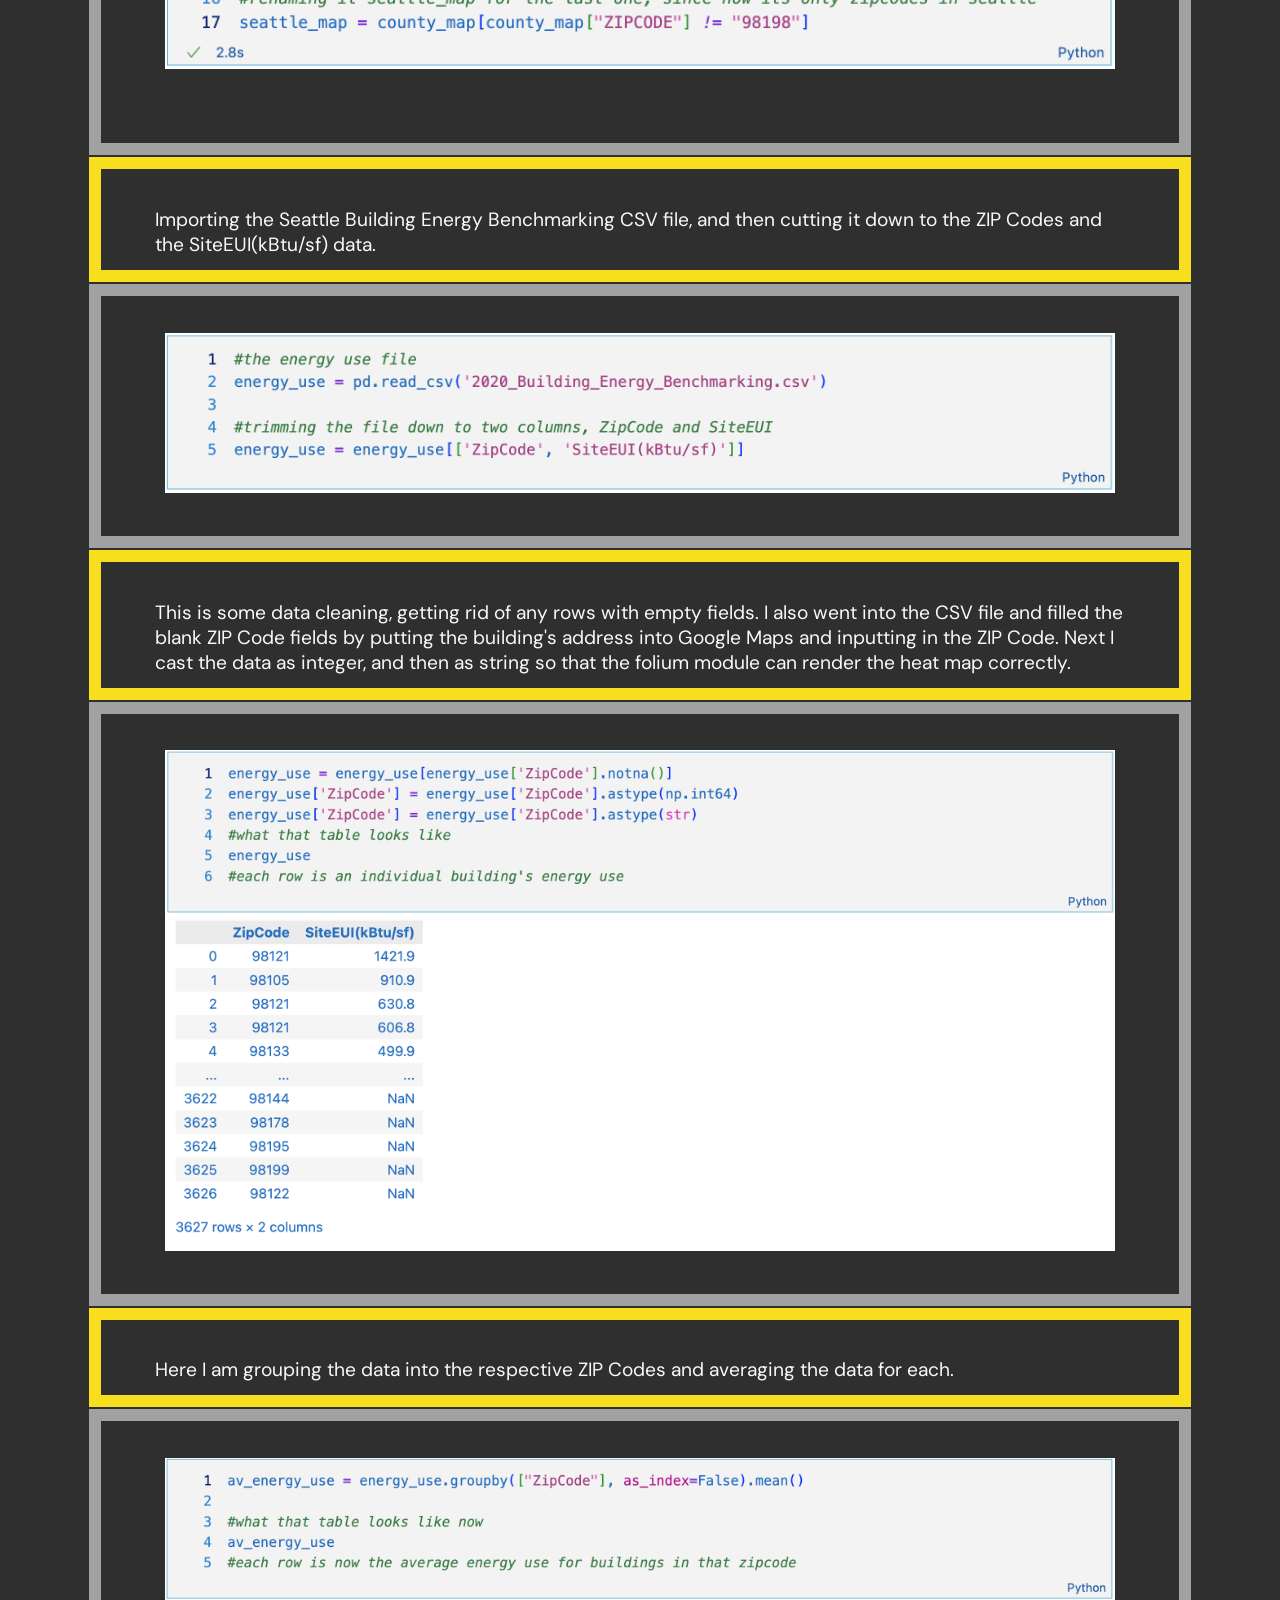
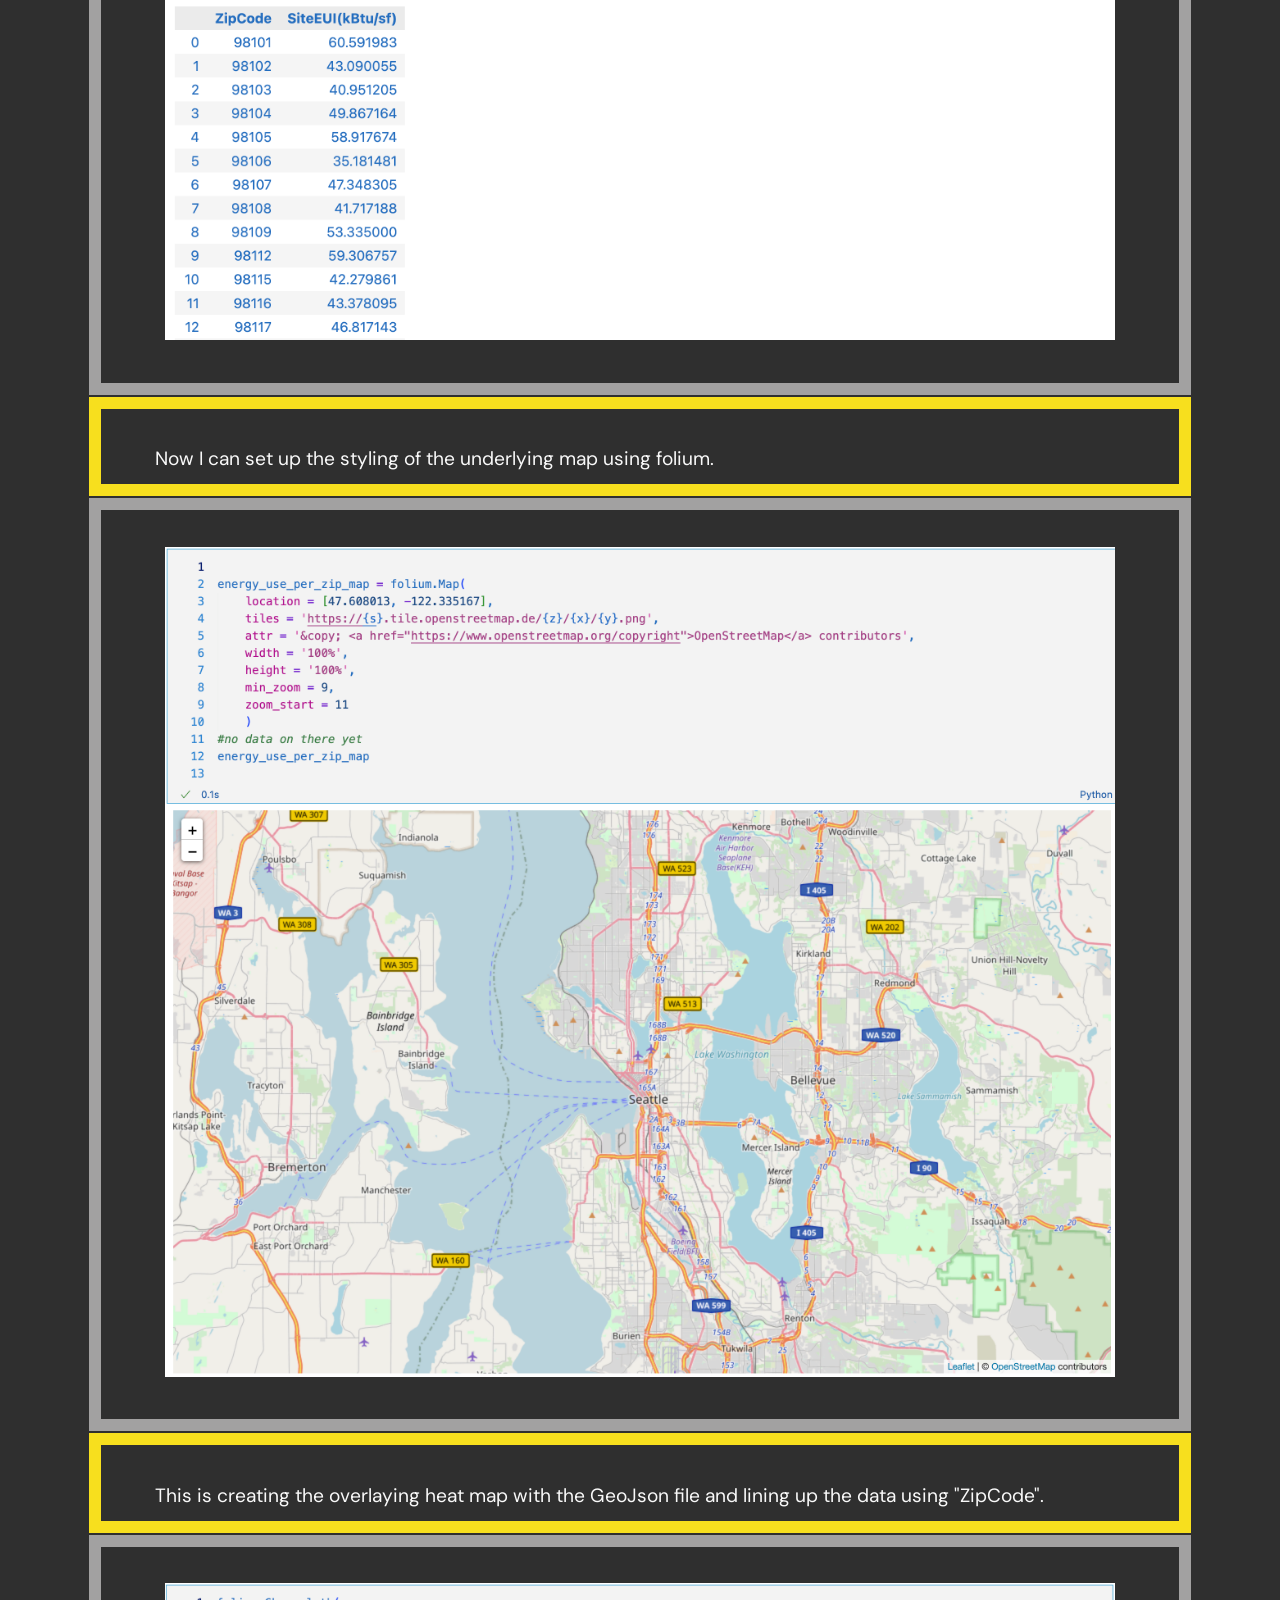
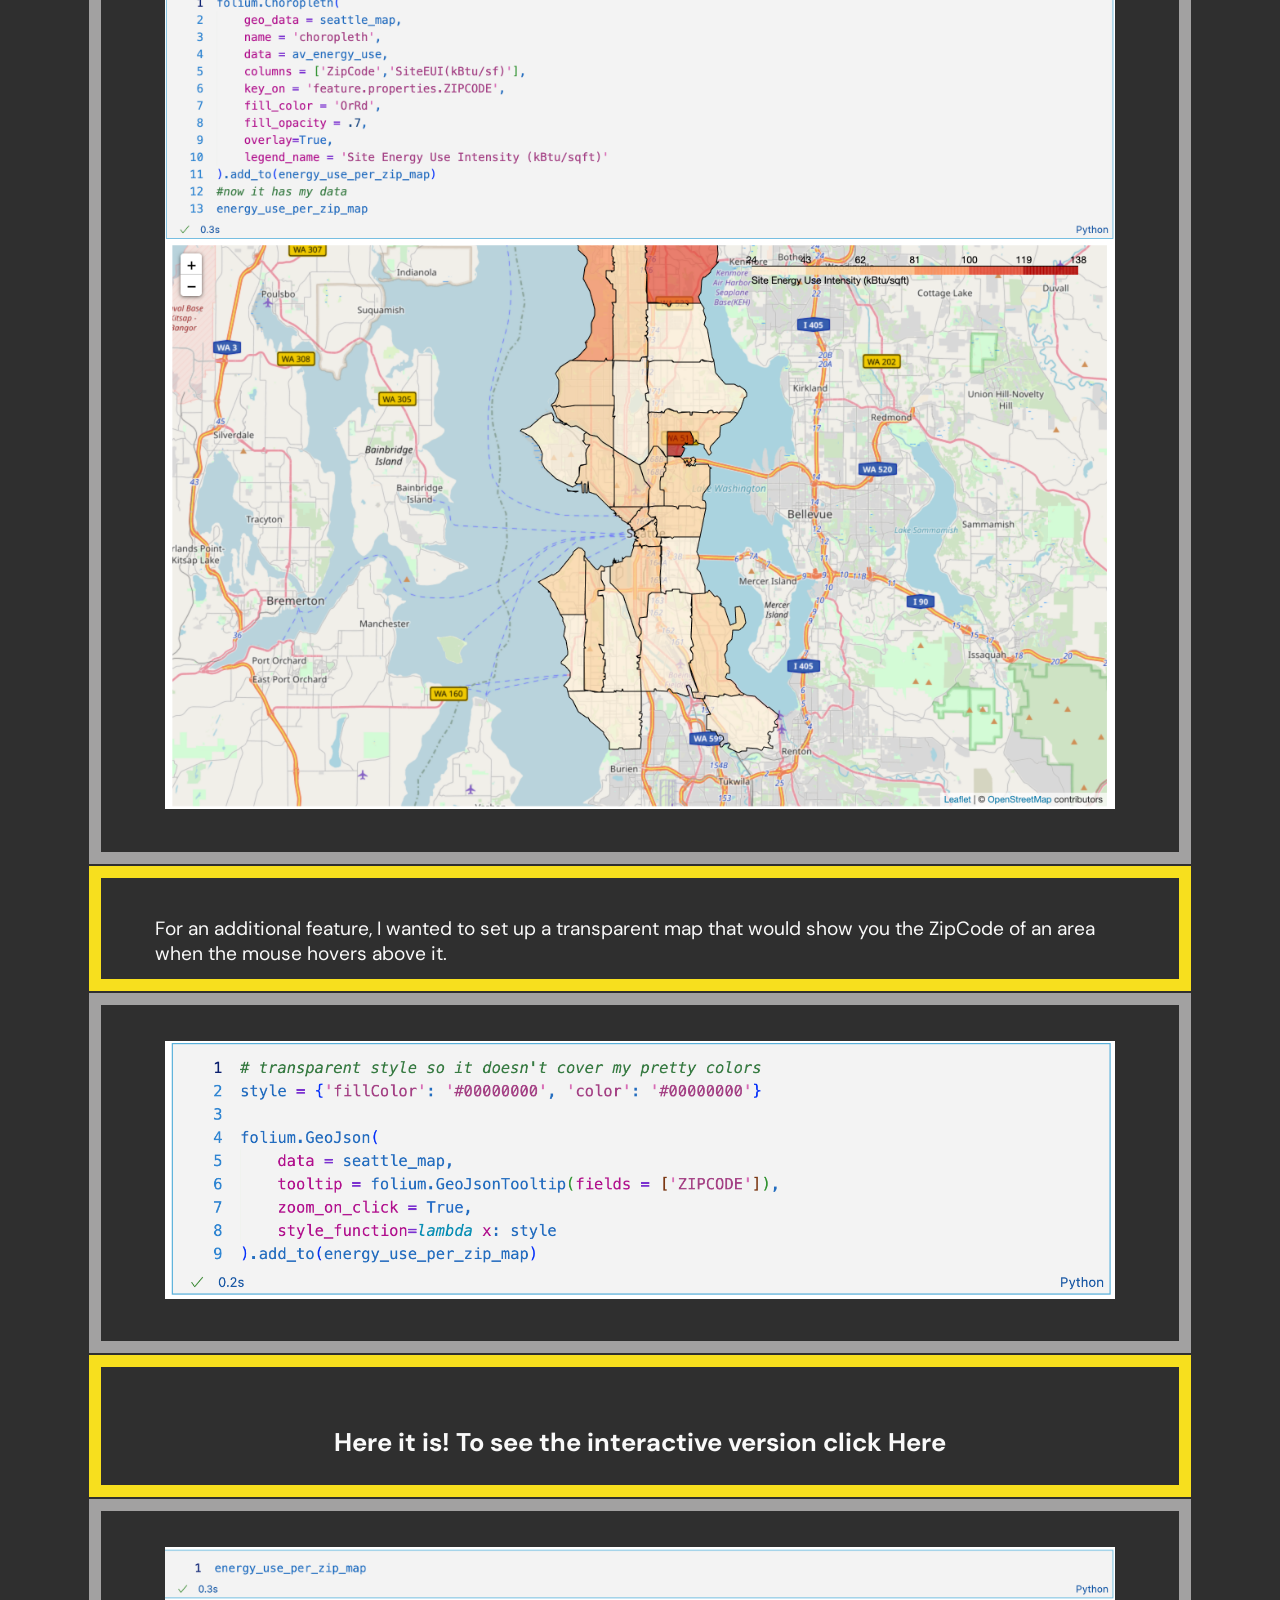
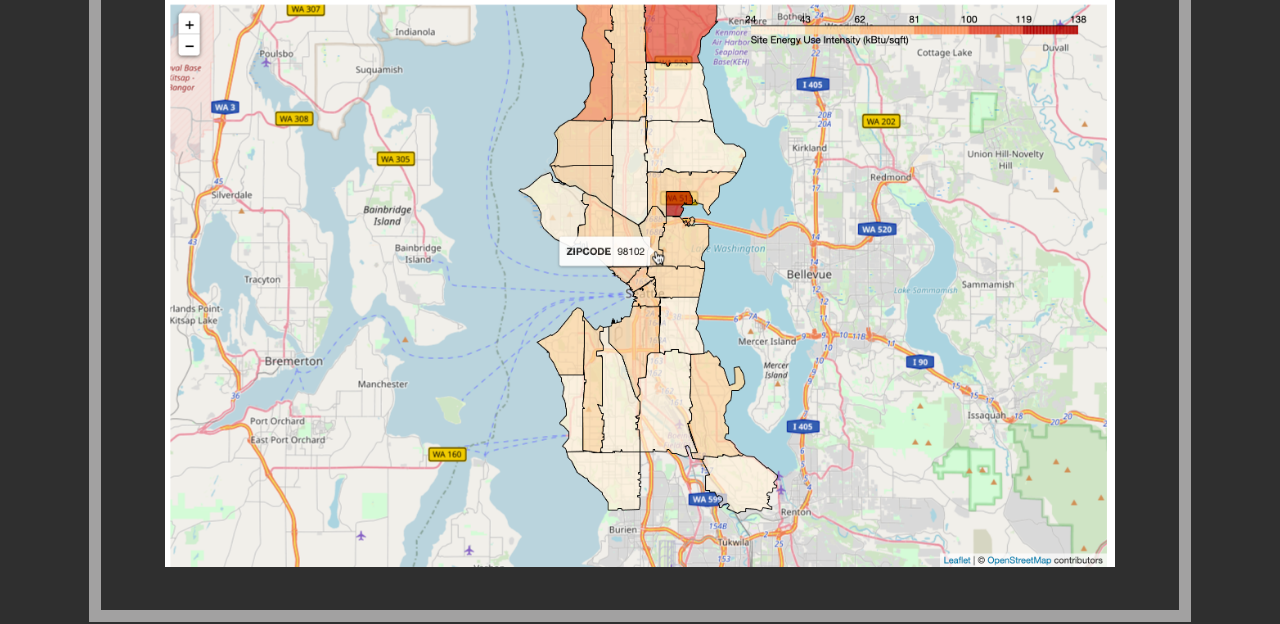
==== commit e5811ce5: "Update index.html" ====
--- a/index.html
+++ b/index.html
@@ -105,7 +105,7 @@
                                     <a href="database"><img src="database.png" alt="database" style="width: 28vw"></a>
                                 </div>
                                 <div class="description-project">
-                                    <span class="title-project">Business Database Project</span>
+                                    <span class="title-project"><a href="#database">Business Database Project</a></span>
                                     <span class="tag-project">MySQL Workbench, SQL Queries, Database Development</span>
                                 </div>
                             </div>
--- a/styles.css
+++ b/styles.css
@@ -128,7 +128,7 @@
 margin-top:0;
 margin-bottom: 20vw;
 position:absolute;
-height: 75vw;
+height: 50vw;
 background-color:var(--gray-400);
 left:0;
 }
@@ -195,10 +195,10 @@
 
 
 section.projects {
-    width:60%;
+    width:65%;
     position: absolute;
     text-align:center;
-    right:20vw;
+    right:18vw;
     align-items: center;
     margin-bottom: 10vw;
     top: 50vw;
@@ -223,16 +223,18 @@
 }
 
 div.cards {
-    display: flex;
+    display:flex;
     justify-content: center;
     flex-wrap: wrap;
-    gap: 2vw;
+    gap: 3vw;
+    column-count:2;
+    flex-direction:row;
 
 }
 
 div.card {
-    width: 29vw;
-    height: 35vw;
+    width: 30vw;
+    height: 36vw;
     display: flex;
     flex-direction: column;
     align-items: center;
@@ -258,10 +260,11 @@
     align-items: flex-start;
 }
 
-div.cards div.card div.description-project span.title-project {
+div.cards div.card div.description-project span.title-project a {
     font-size: 2vw;
     font-weight: 500;
     margin-bottom: 1vw;
+    text-align:center;
 }
 
 div.cards div.card span.tag-project {
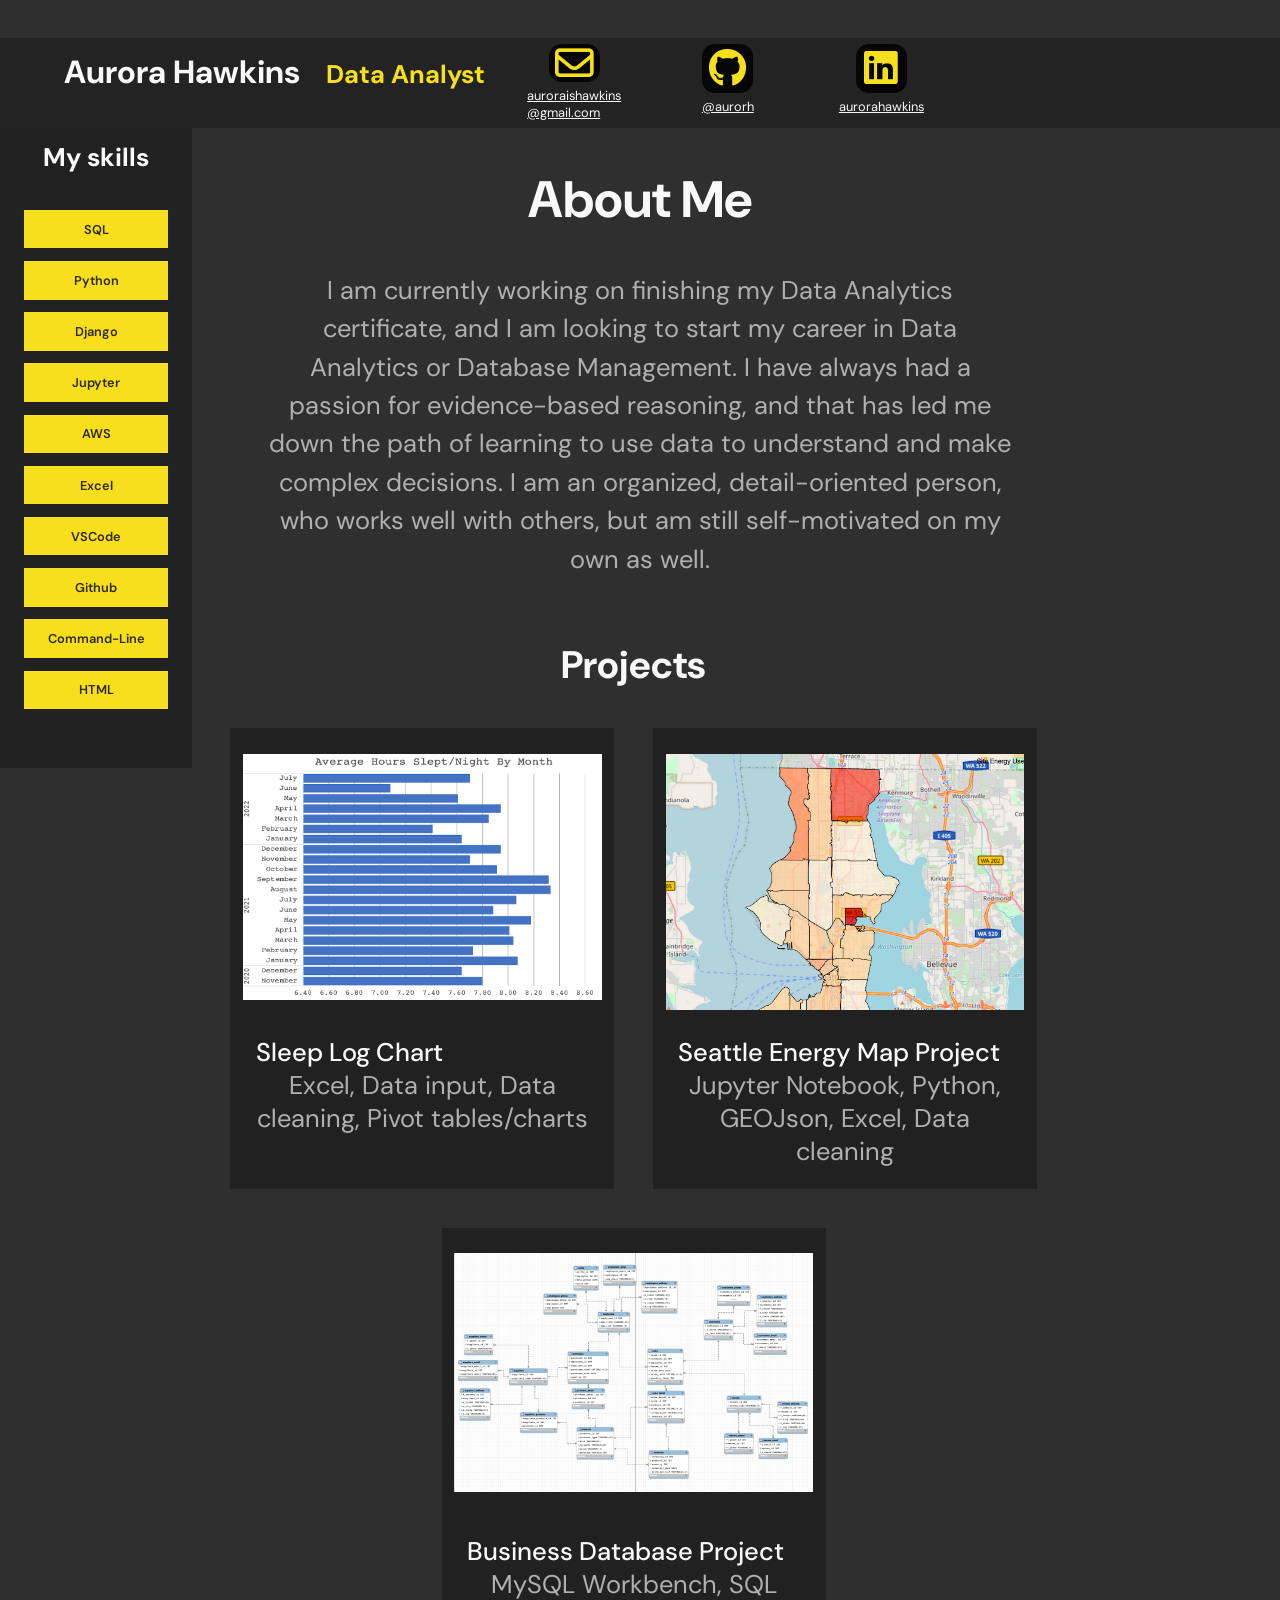
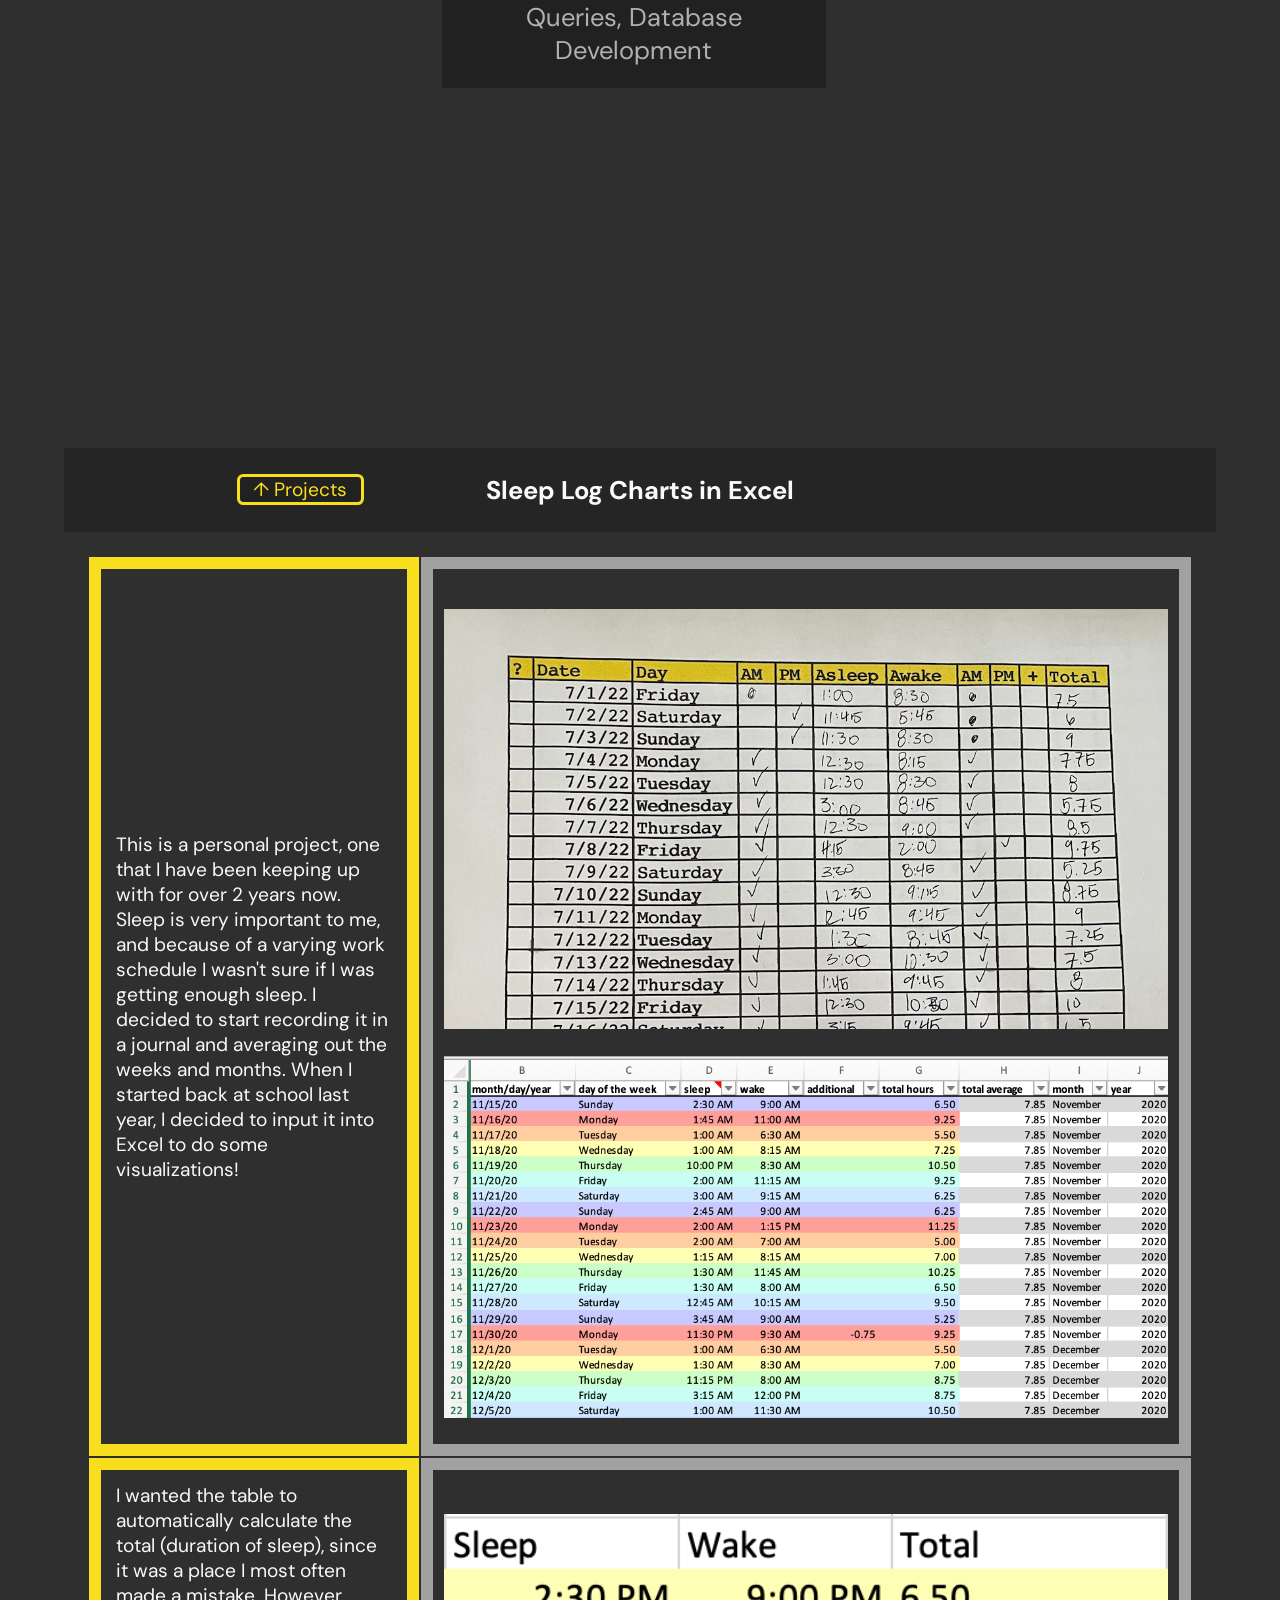
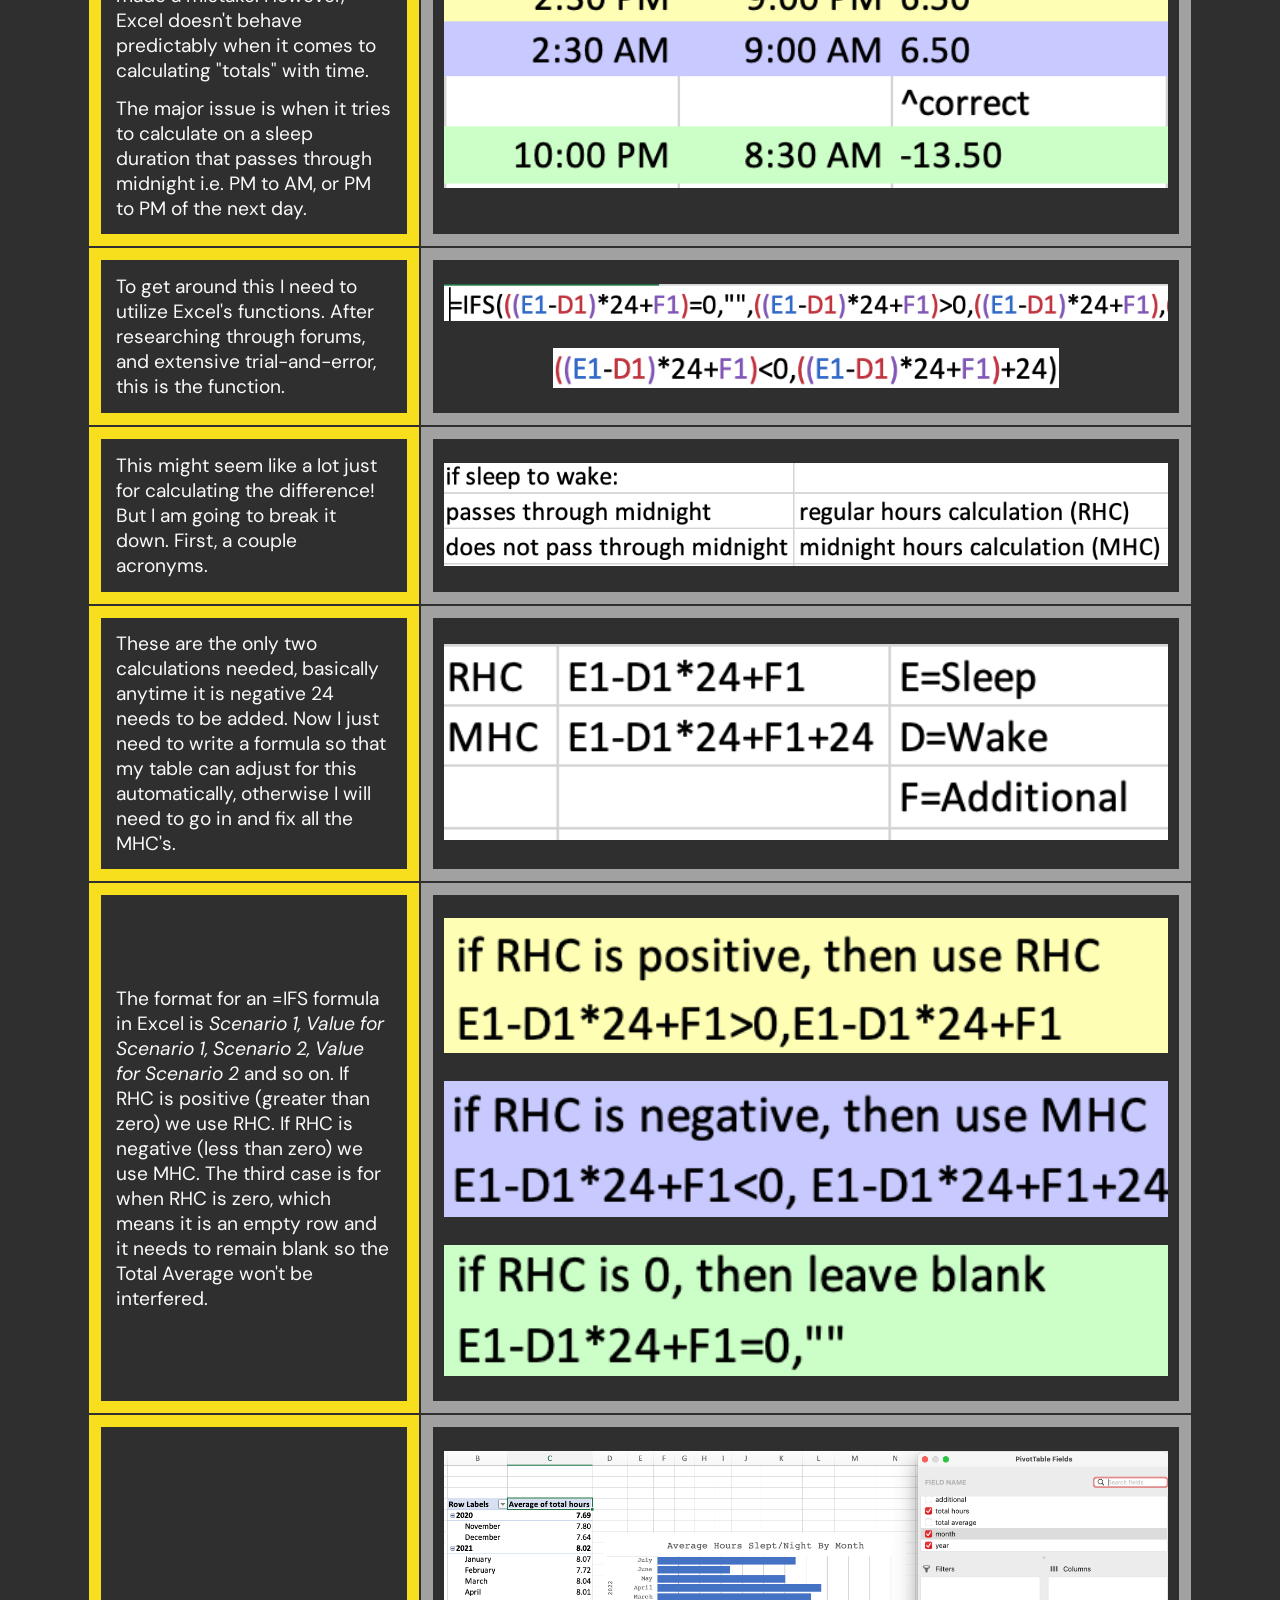
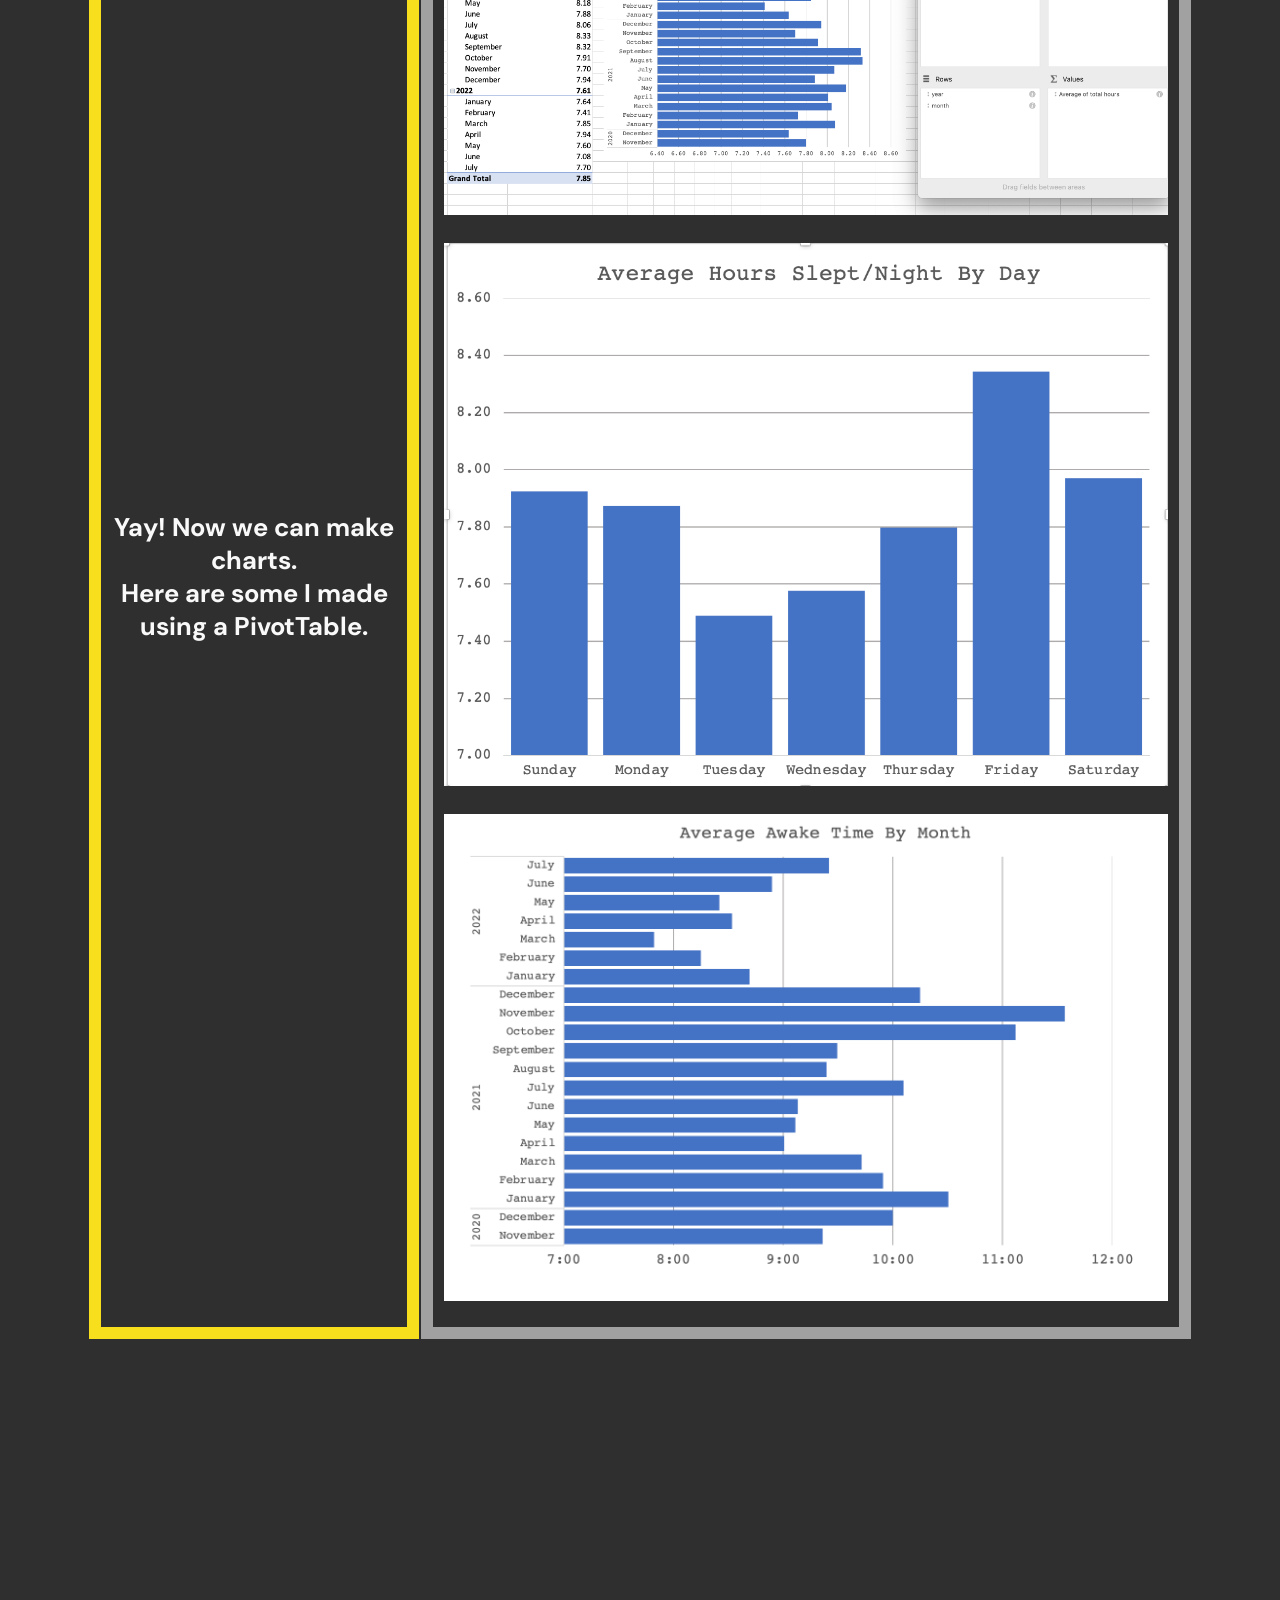
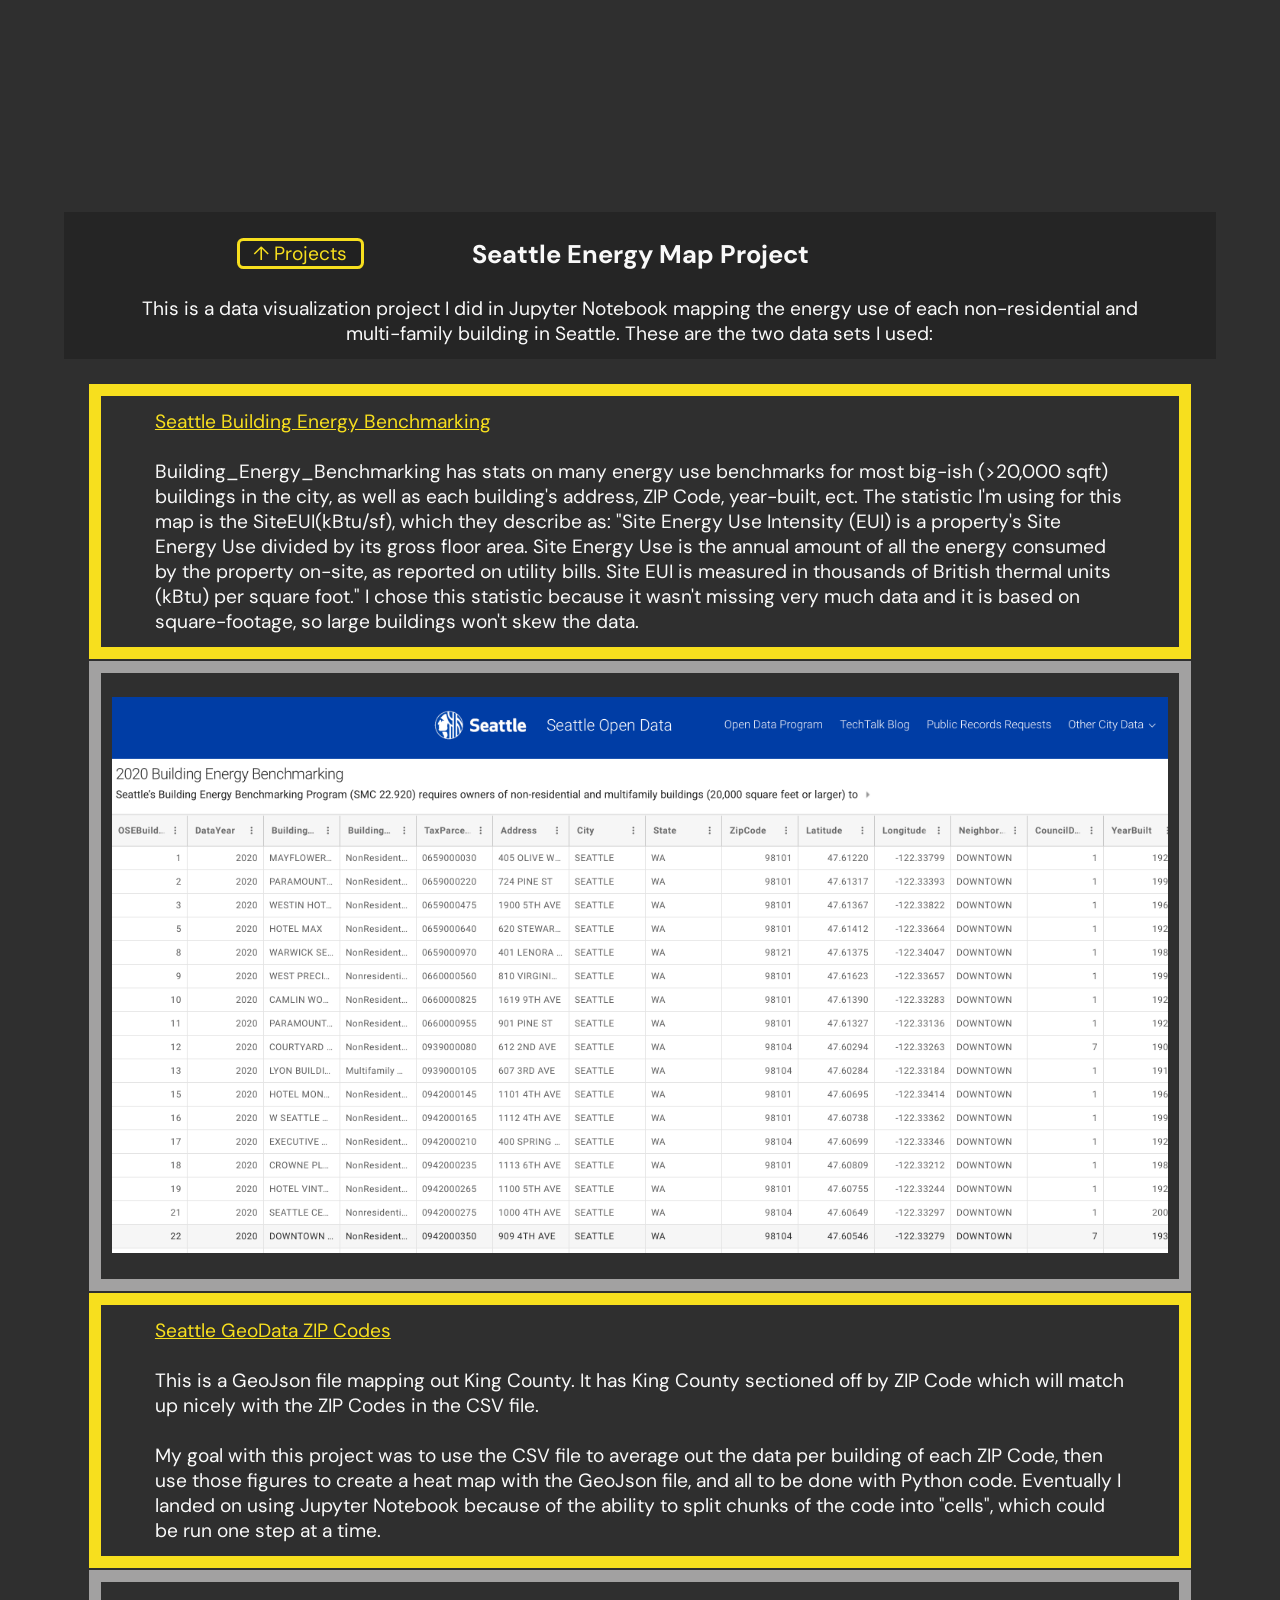
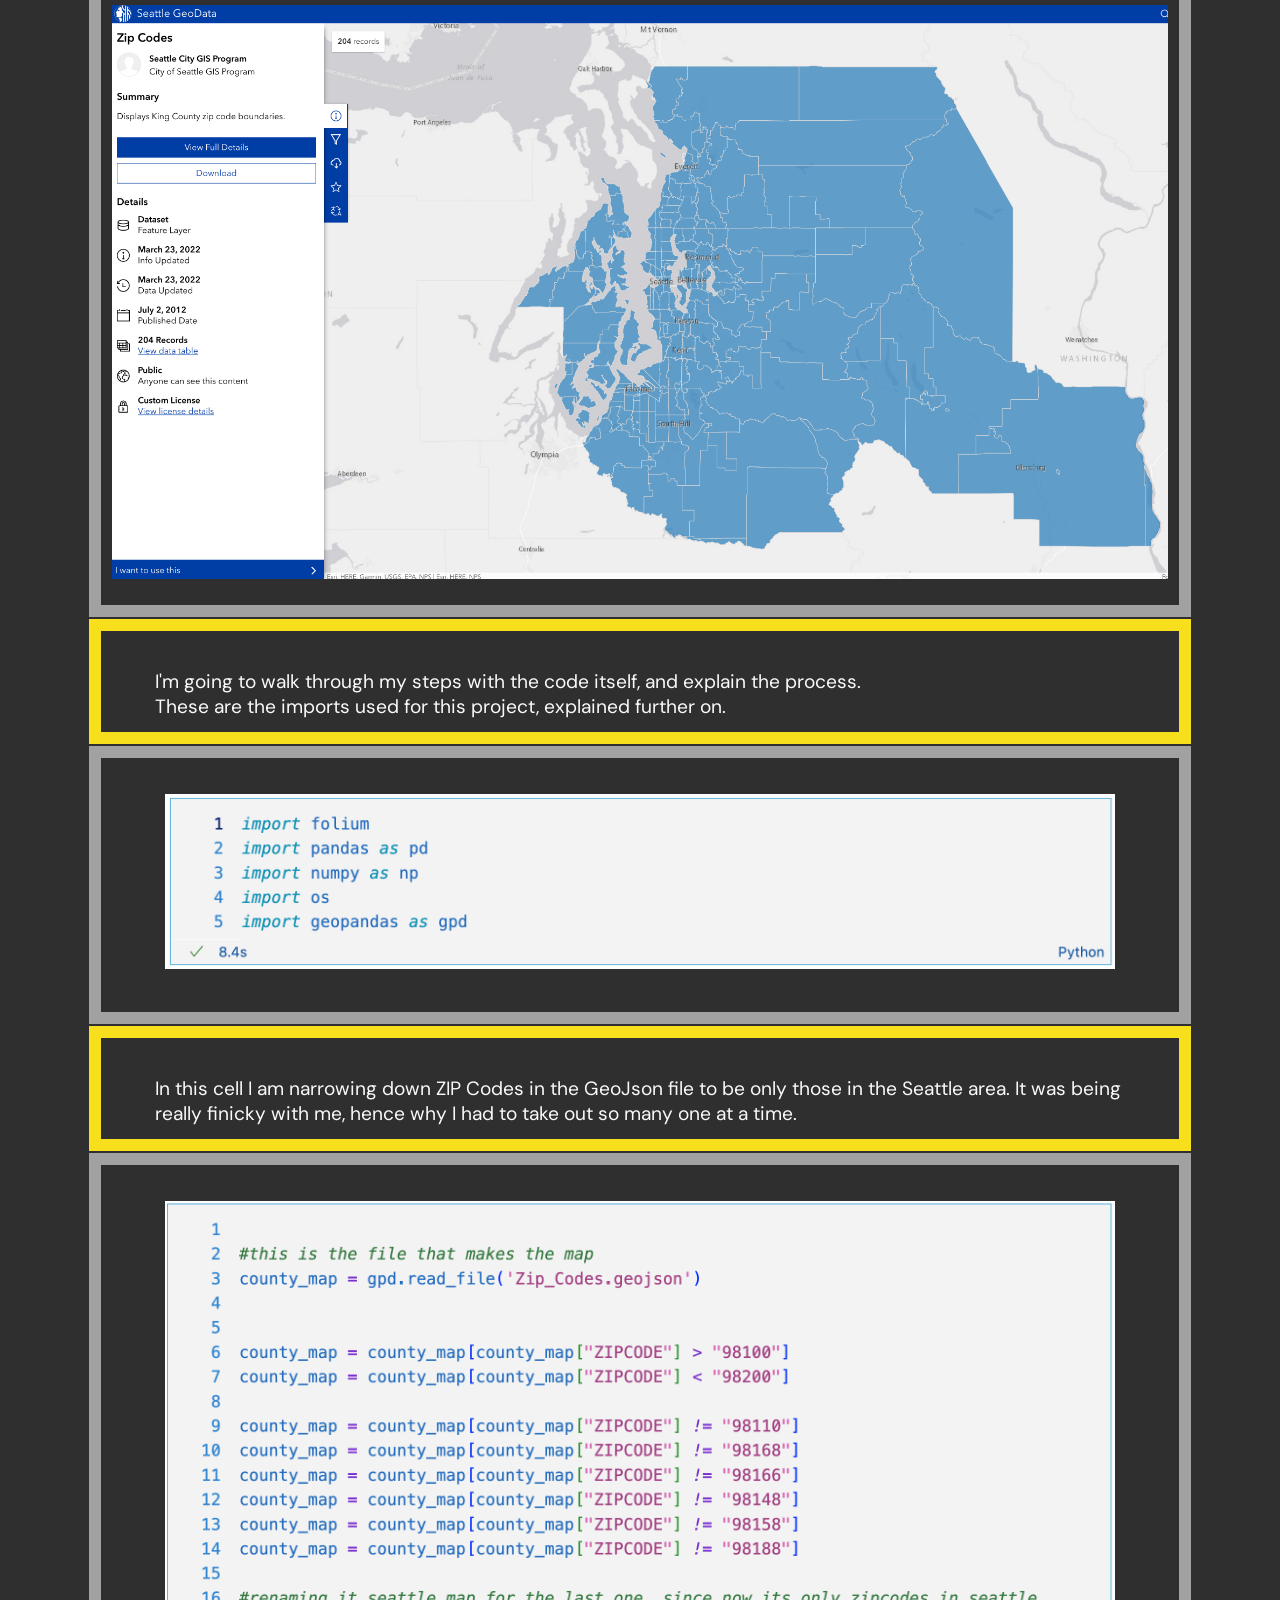
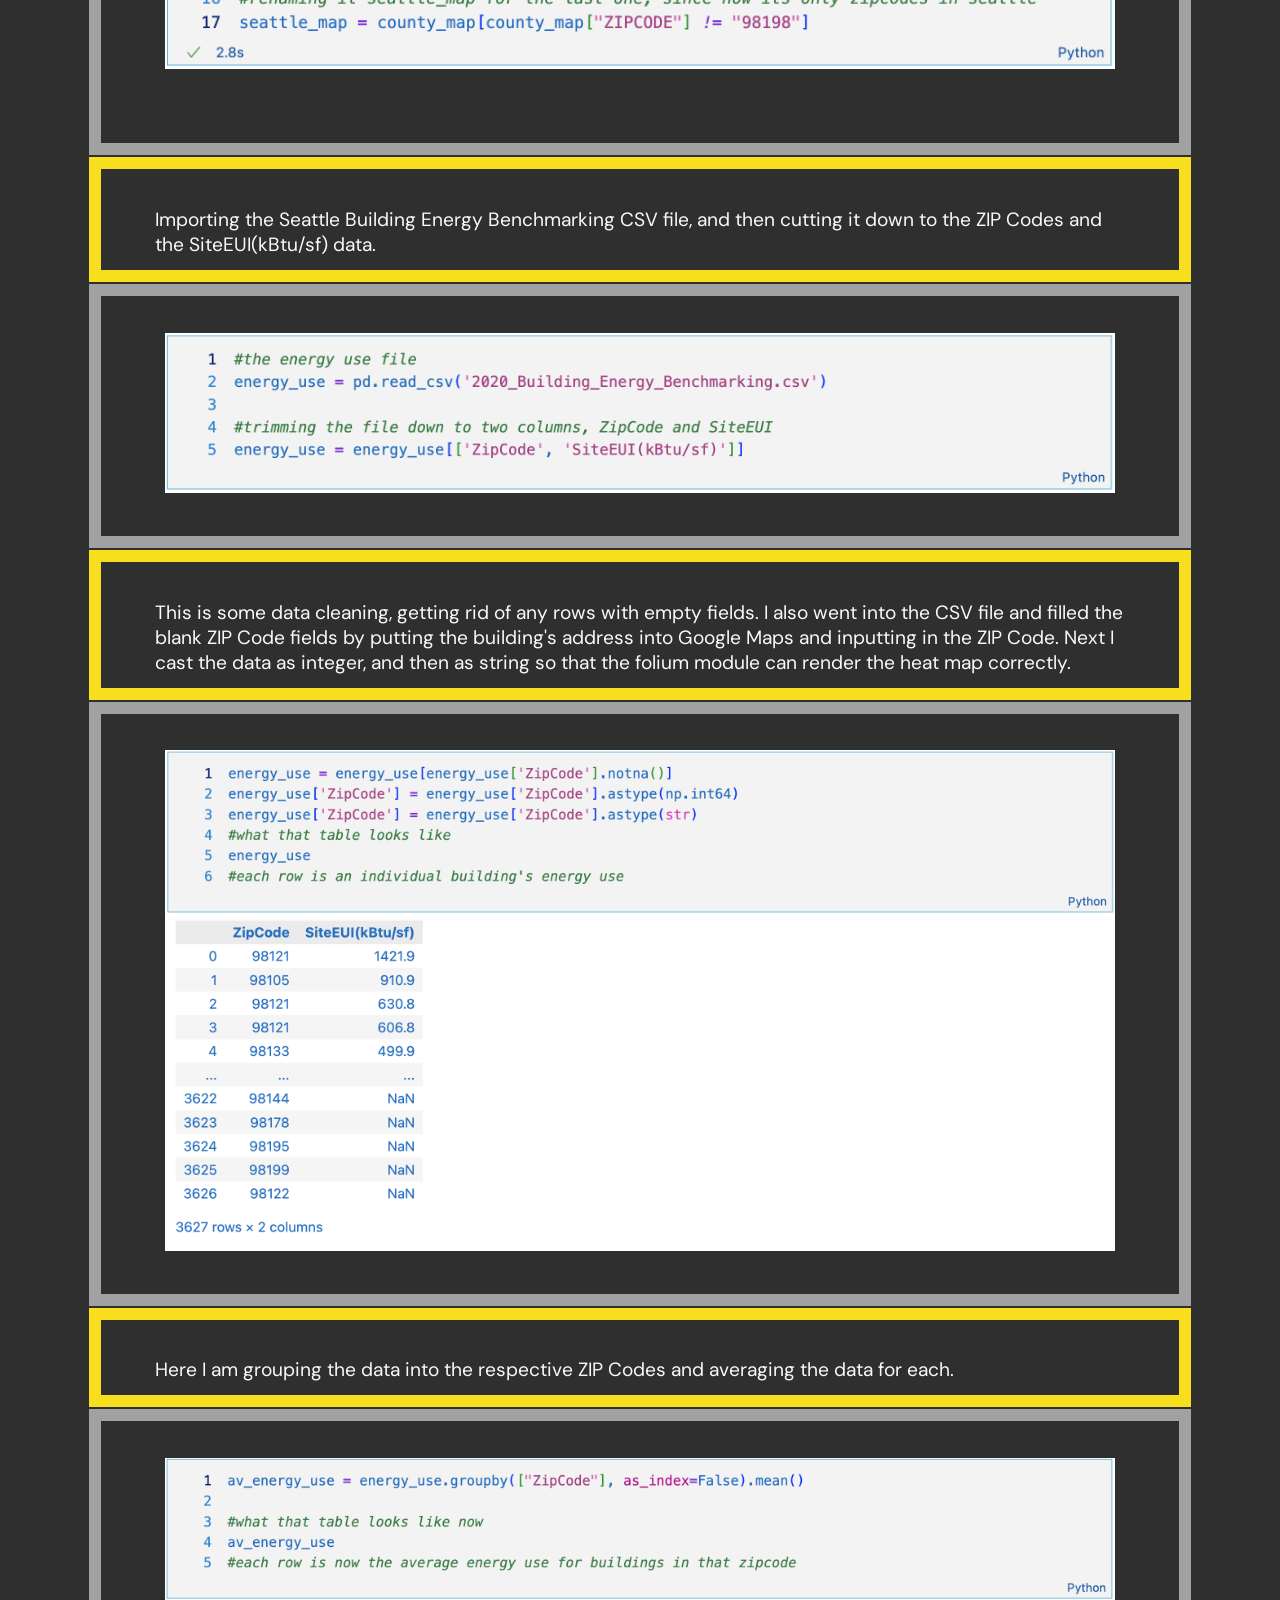
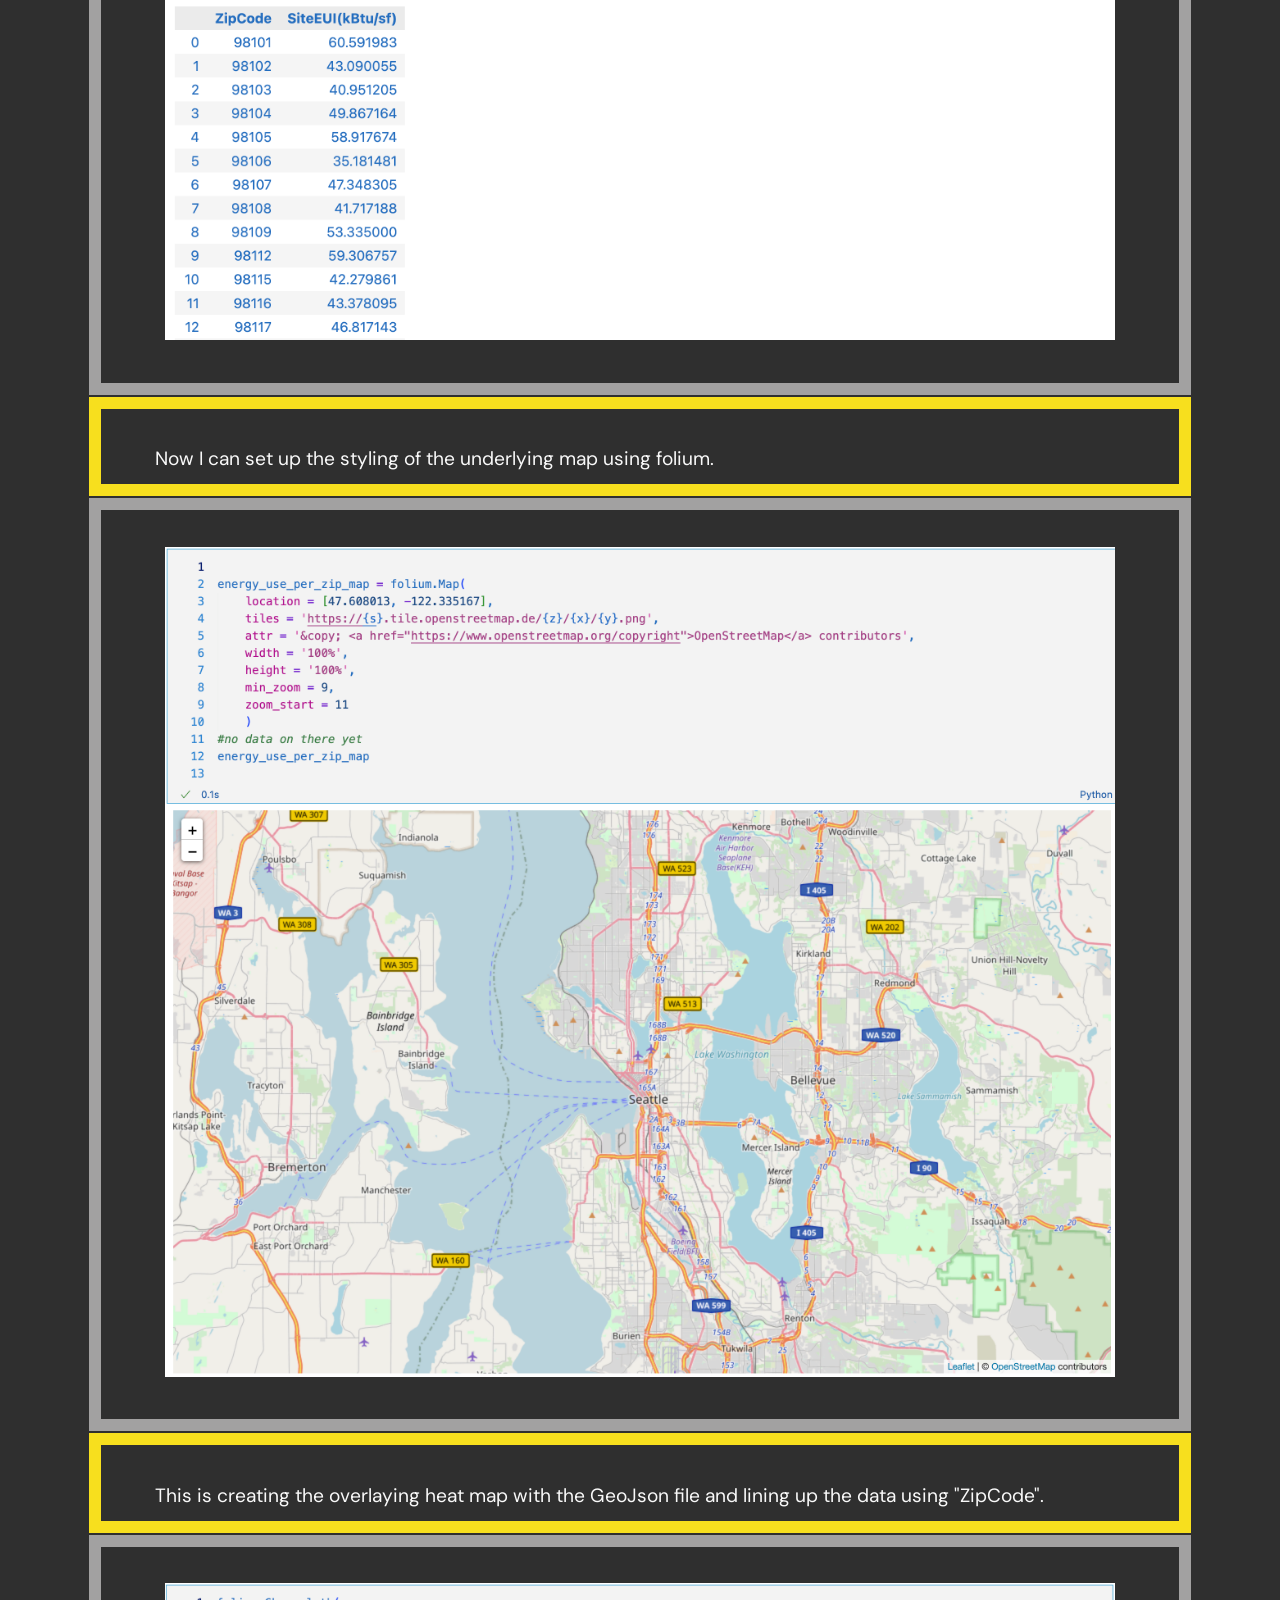
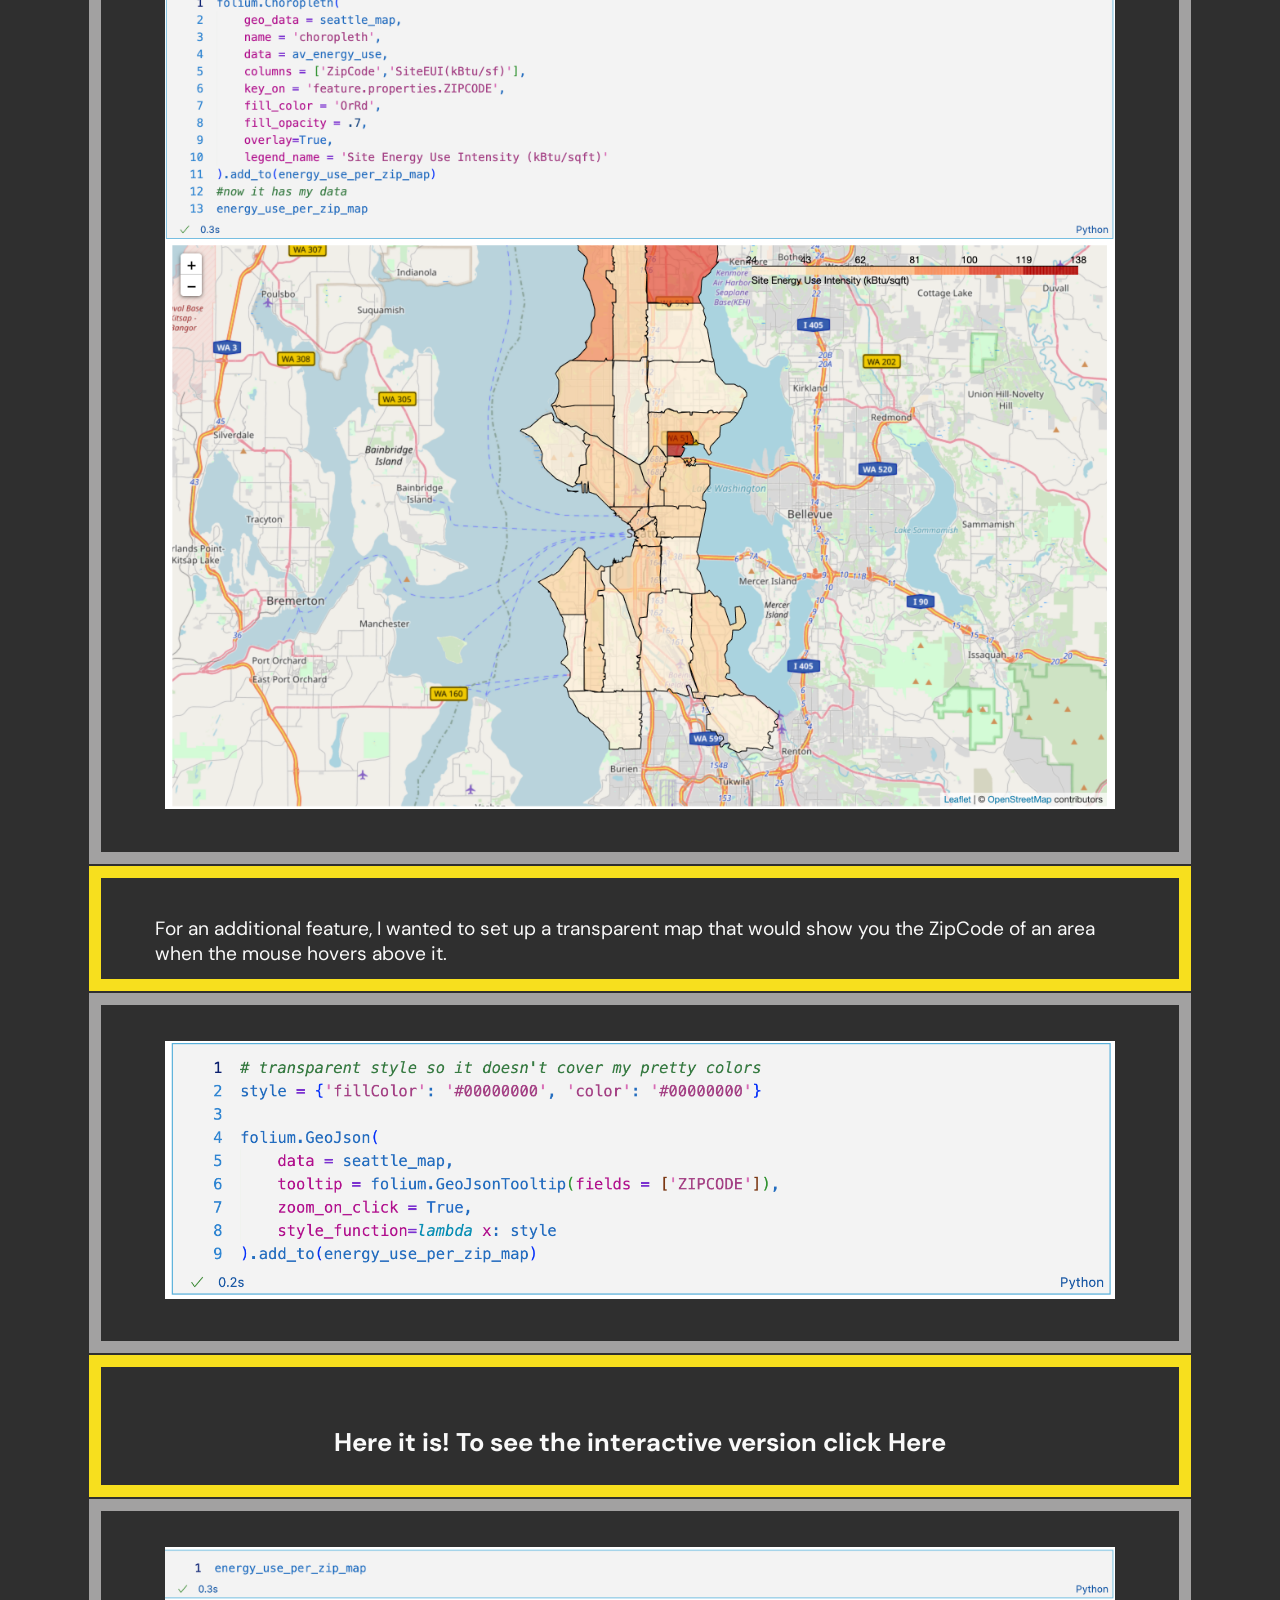
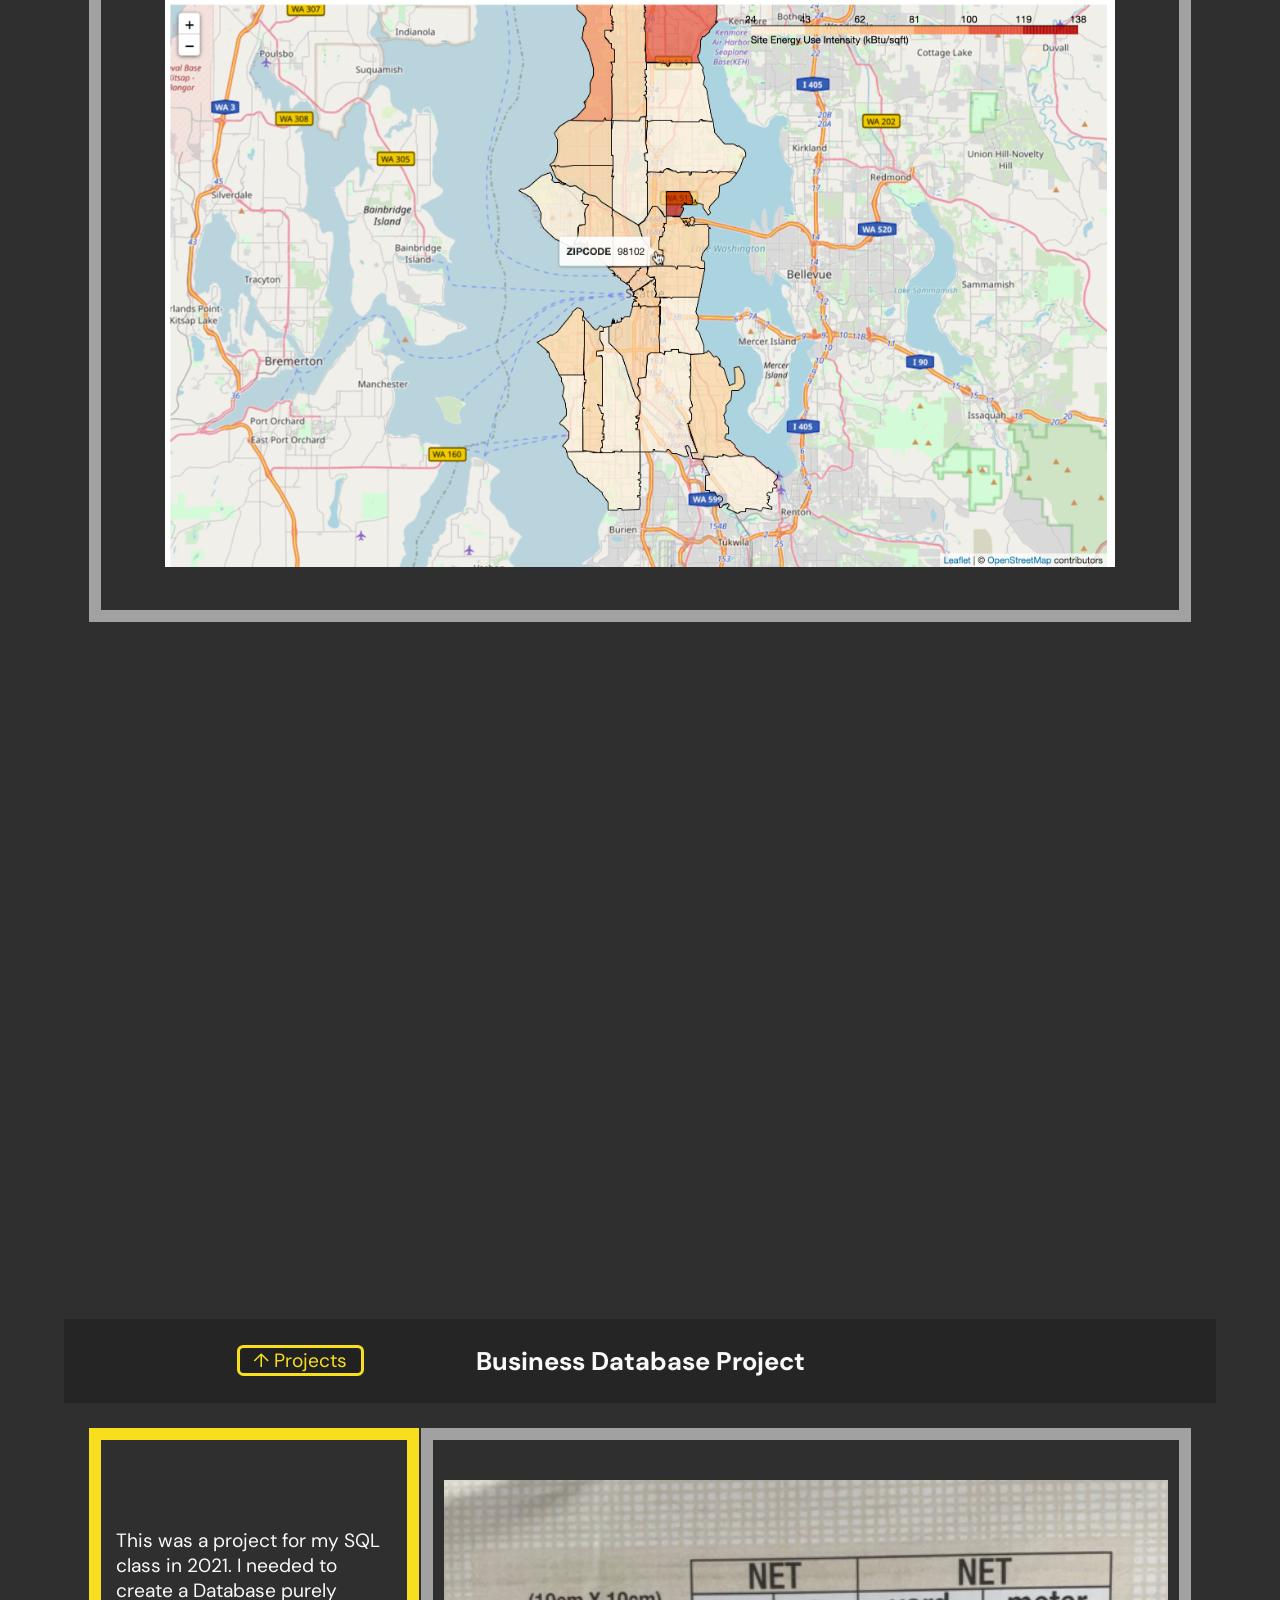
==== commit c4c20094: "Update index.html added database section" ====
--- a/index.html
+++ b/index.html
@@ -102,7 +102,7 @@
                             </div>
                             <div class="card">
                                 <div class="img-project">
-                                    <a href="database"><img src="database.png" alt="database" style="width: 28vw"></a>
+                                    <a href="#database"><img src="database.png" alt="database" style="width: 28vw"></a>
                                 </div>
                                 <div class="description-project">
                                     <span class="title-project"><a href="#database">Business Database Project</a></span>
@@ -144,7 +144,7 @@
     <table>
         <tr>
             <td>
-                <p> This is a personal project, one that I have been keeping up with for nearly 2 years now.
+                <p> This is a personal project, one that I have been keeping up with for over 2 years now.
                     Sleep is very important to me, and because of a varying work schedule I wasn't sure if I was getting
                     enough sleep.
                     I decided to start recording it in a journal and averaging out the weeks and months.
@@ -234,7 +234,7 @@
 
     </a>
 </div>
-<article>
+<article style="margin-bottom:550vw;">
     <div class="goto-top">
         <a href="#projects">&uarr; Projects</a>
     </div>
@@ -429,4 +429,80 @@
         </tr>
     </table>
 </article>
+<article>
+    <div class="goto-top">
+        <a href="#projects">&uarr; Projects</a>
+    </div>
+    <h1 id="database">Business Database Project</h1>
+
+    <table>
+        <tr>
+            <td>
+                <p> This was a project for my SQL class in 2021. I needed to create a Database purely writing in SQL using mySQL as the user interface. 
+                    I am a big crafter, especially with knitting and crocheting, so I decided to make my database a way to keep track of those supplies. 
+                    At the end of the project, I created a PowerPoint and presented it to my classmates. 
+                    <br><br>
+                    This is a yarn label showing most of the info I would be tracking about the yarns. I included all of the tools into the datbase as well. 
+                </p>
+            </td>
+            <th>
+                <br> <br>
+                <img src="yarninfo.jpg" alt="yarninfo">
+            </th>
+        </tr>
+        <tr>
+            <td>
+                <p>Itinitally, I decided to creat 3 tables of the 3 broad categories. 
+                    This database worked fine at such a small size, but it was not relational or normalized. 
+                </p>
+            </td>
+            <th>
+                <img src="databasemap.png" alt="databasemap">
+            </th>
+        </tr>
+        <tr>
+            <td>
+                <p> 
+                    Here is how the data was populated into the tables.
+                </p>
+            </td>
+            <th>
+                <img src="populating.png" alt="populating"</th>
+        </tr>
+        <tr>
+            <td>
+                <p>These are few queries I was able to do on this database.</p>
+            </td>
+            <th>
+                <img src="6knit.png" alt="6knit">
+                <img src="wool.png" alt="wool">
+                <img src="pinkyarn.png" alt="pinkyarn">
+            </th>
+        </tr>
+        <tr>
+            <td>
+                <p>In order to create relationships between the tables and to normalize the database, I needed to break the 3 large tables into smaller tables and link them using Primary and Foreign Keys. 
+                </p>
+            </td>
+
+            <th>
+                <img src="finaldatabase.png" alt="finaldatabase">
+            </th>
+        </tr>
+        </tr>
+        <tr>
+            <td>
+                <p>Here are a couple of queries on this new database, allowing them to be more specific and complex.
+                </p>
+            </td>
+
+            <th>
+                <img src="join.png" alt="join"><img src="view.png" alt="view">
+            </th>
+        </tr>
+
+    </table>
+
+</article>
+
 </html>
